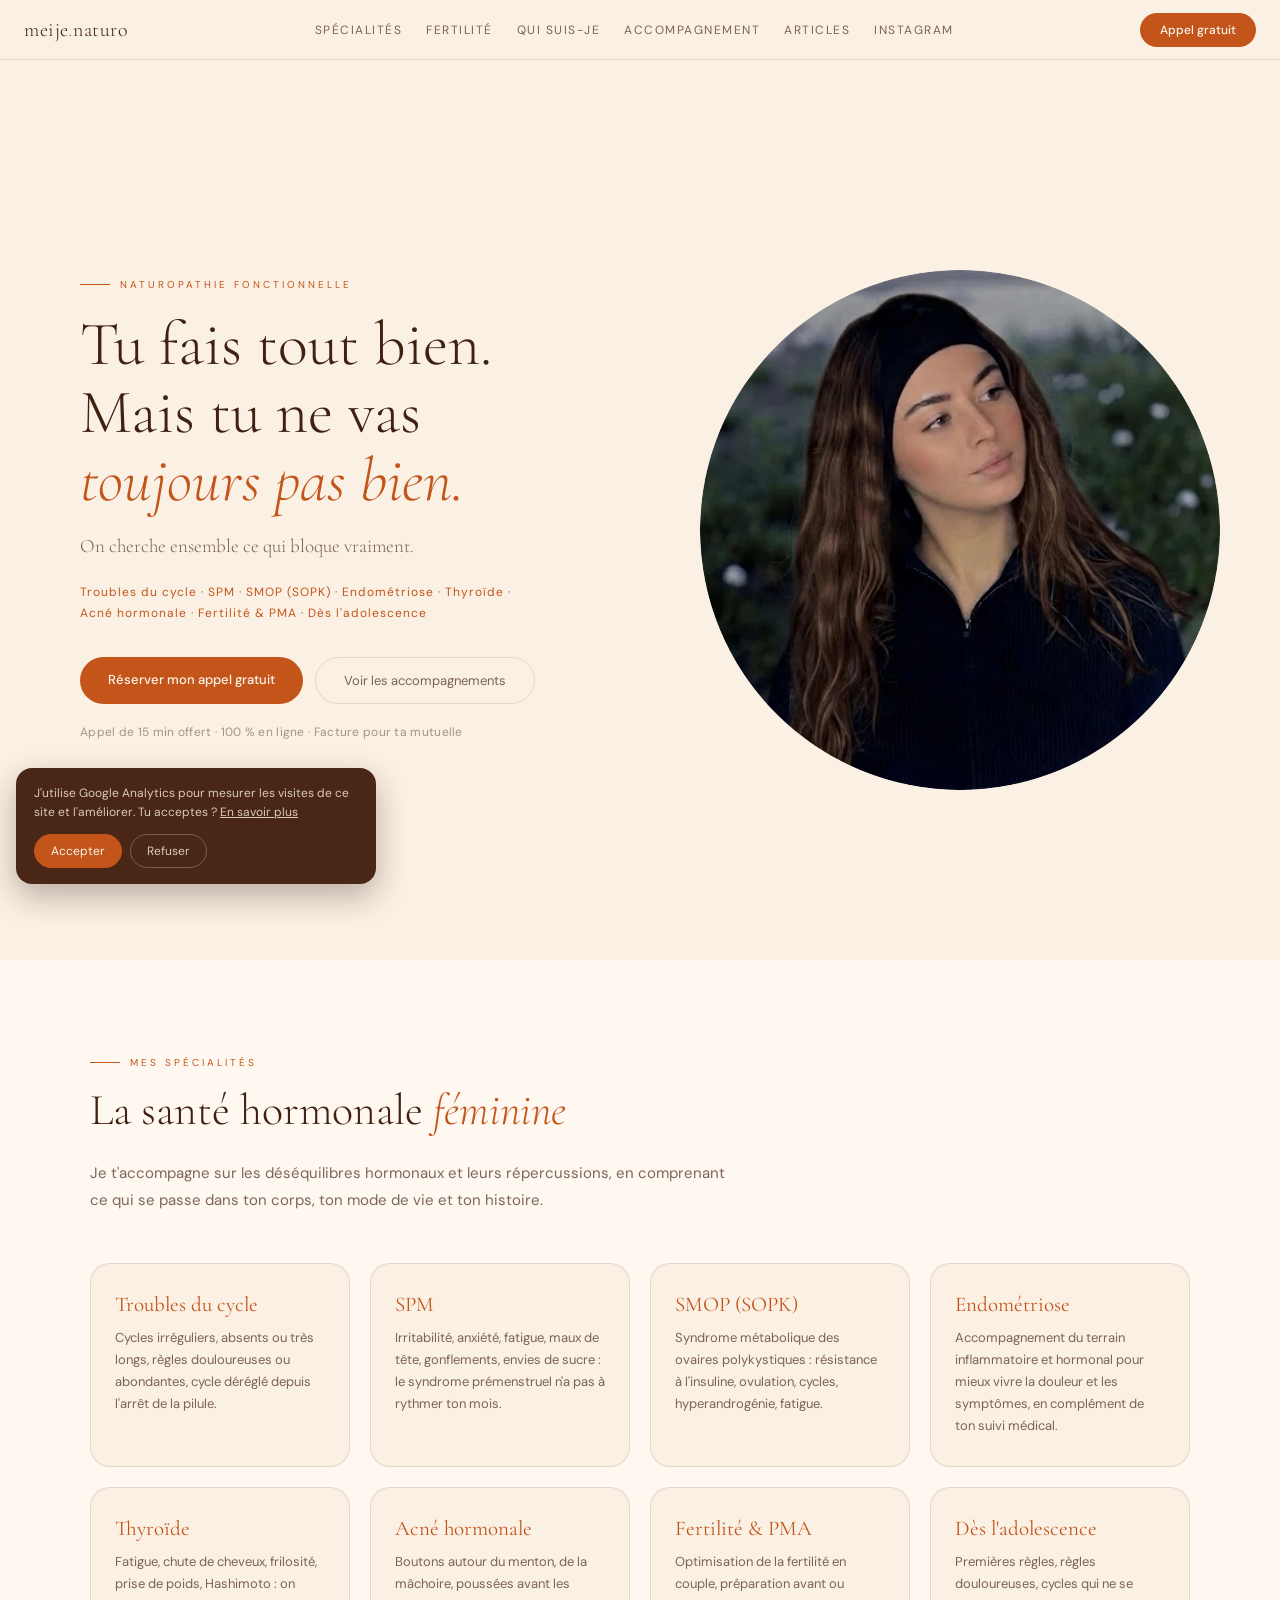
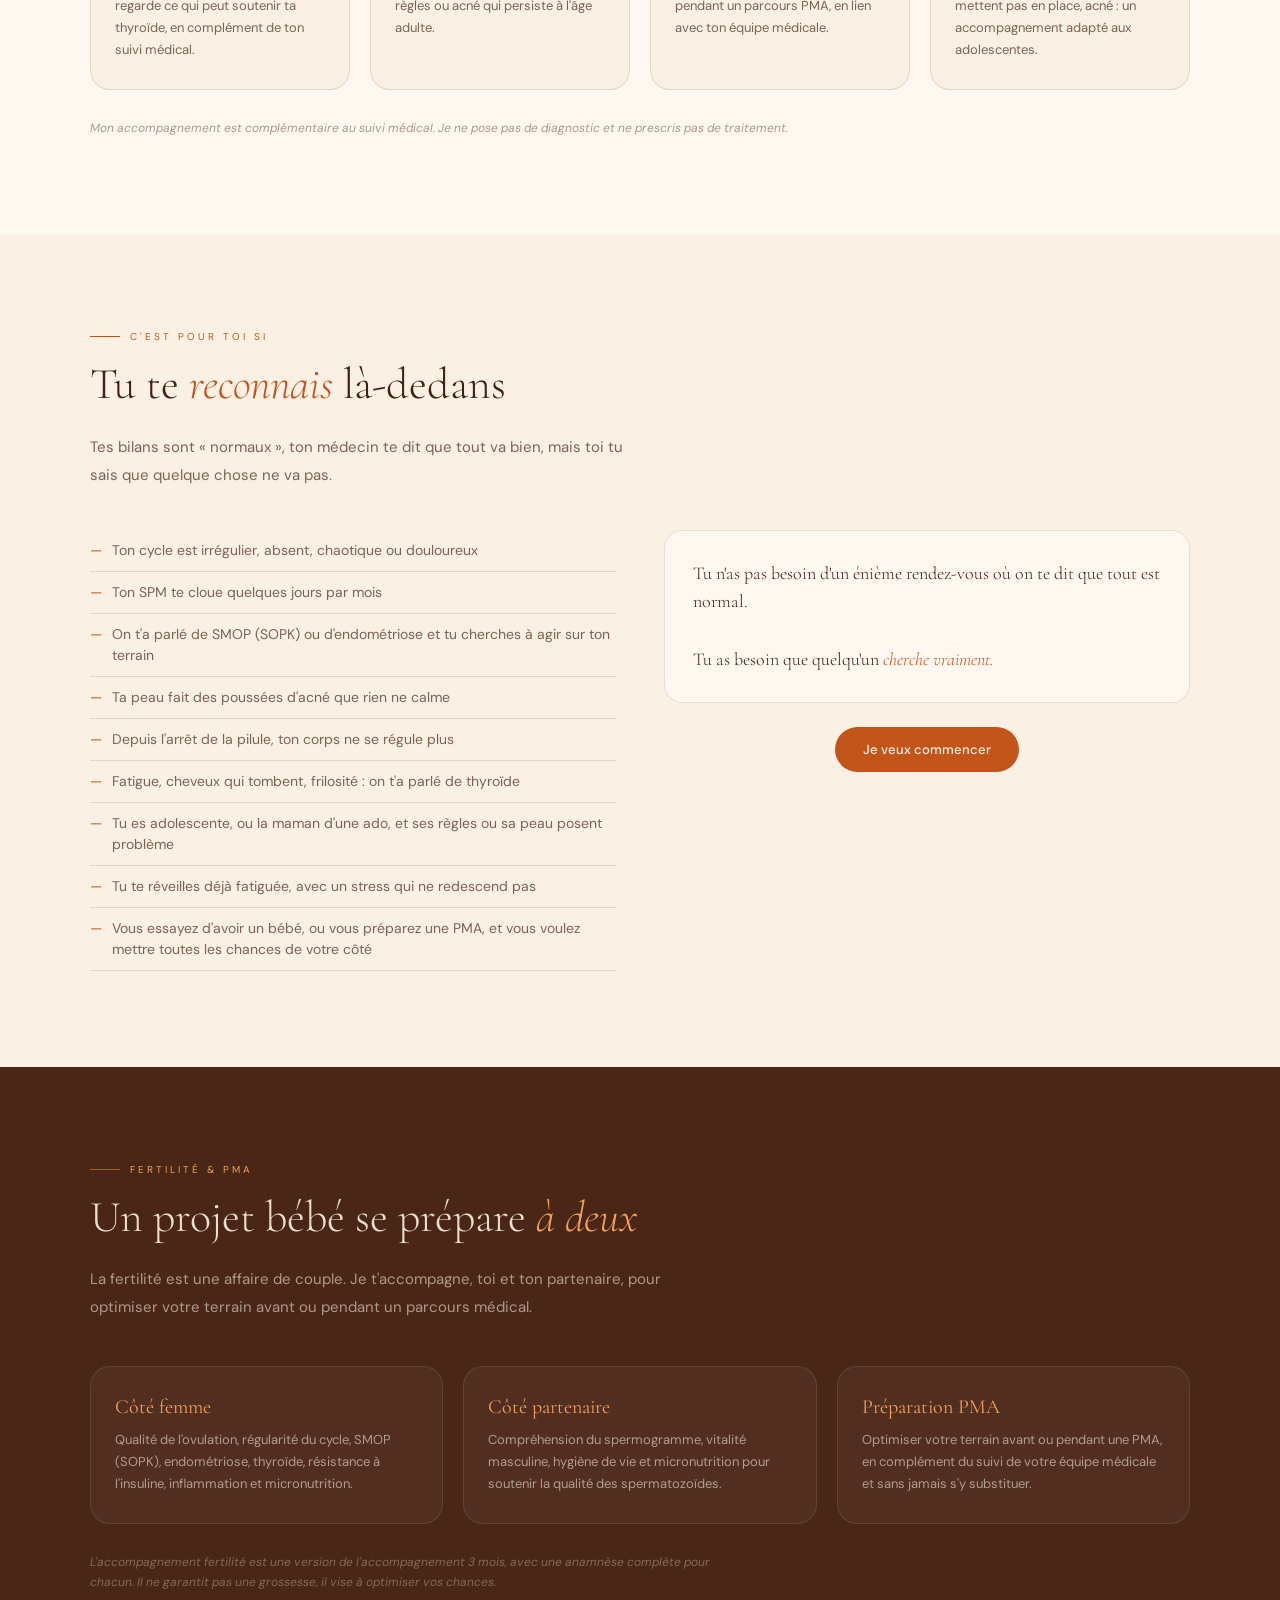
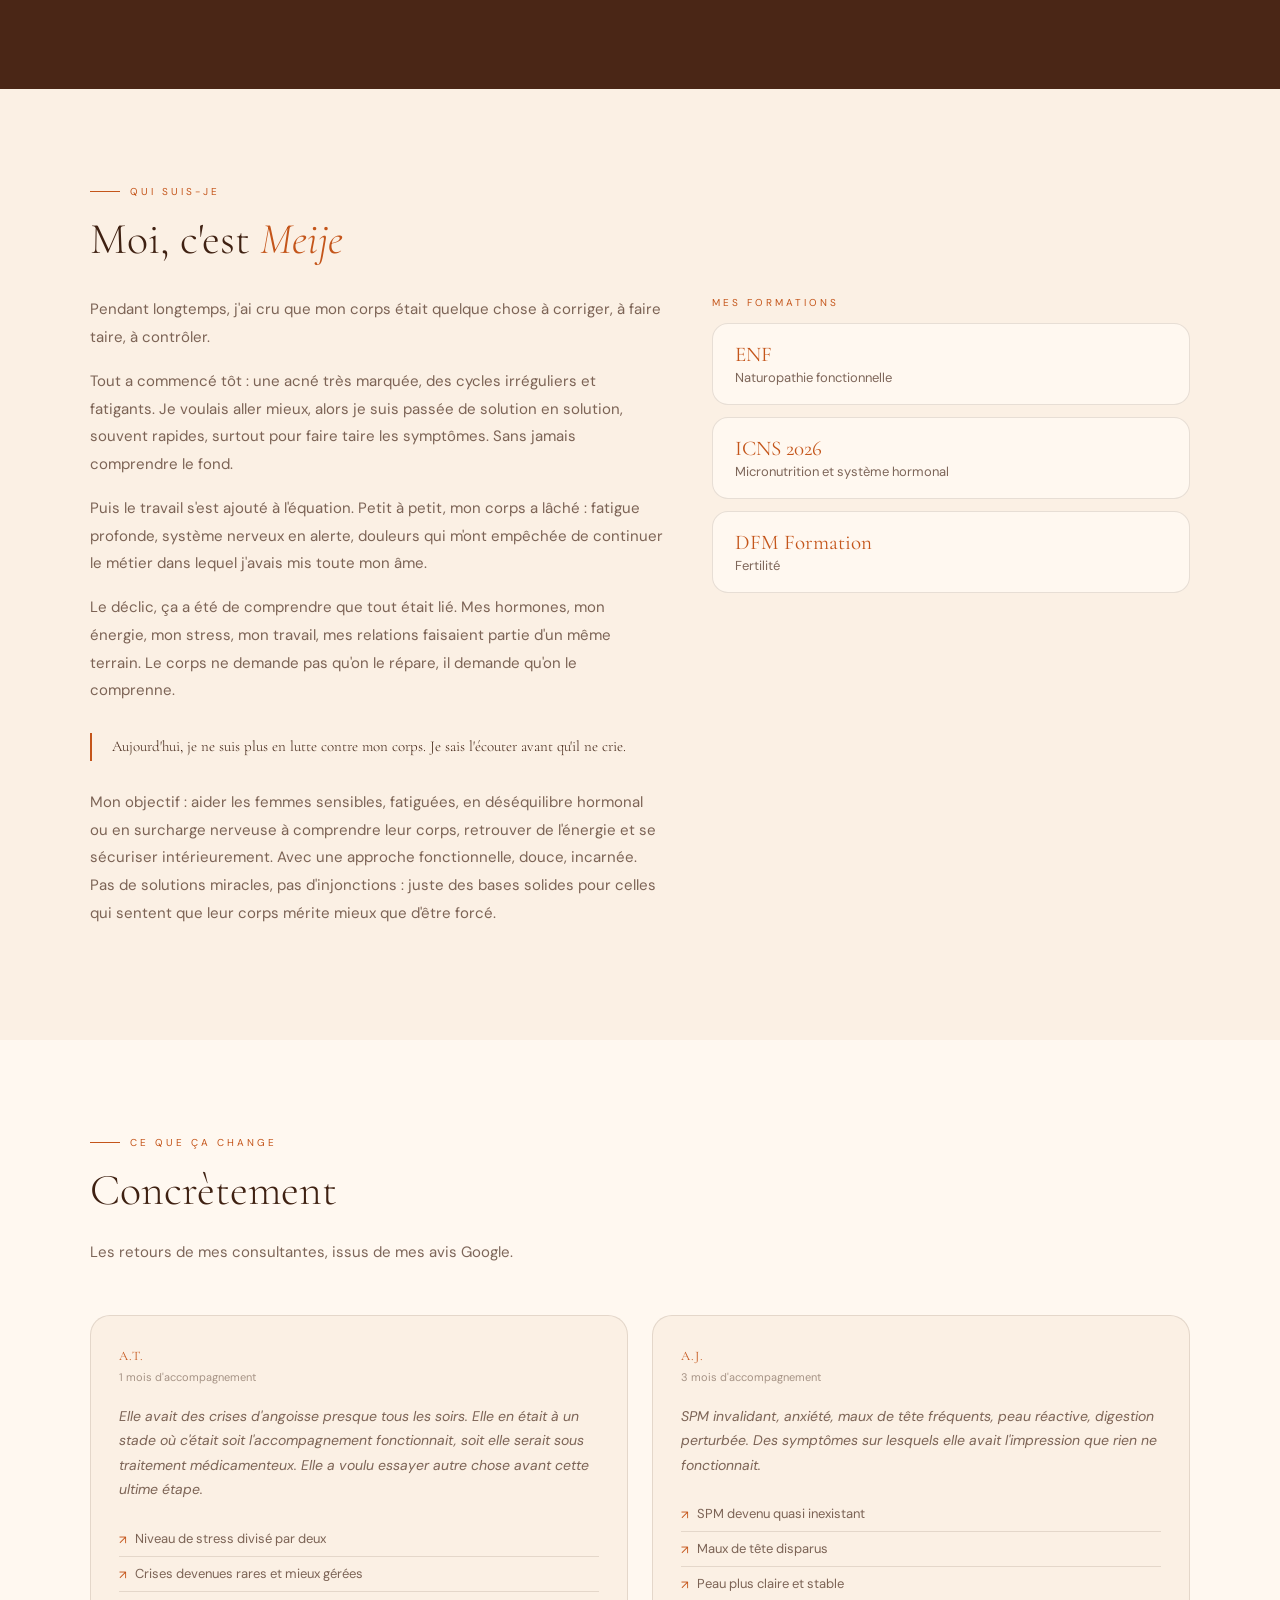
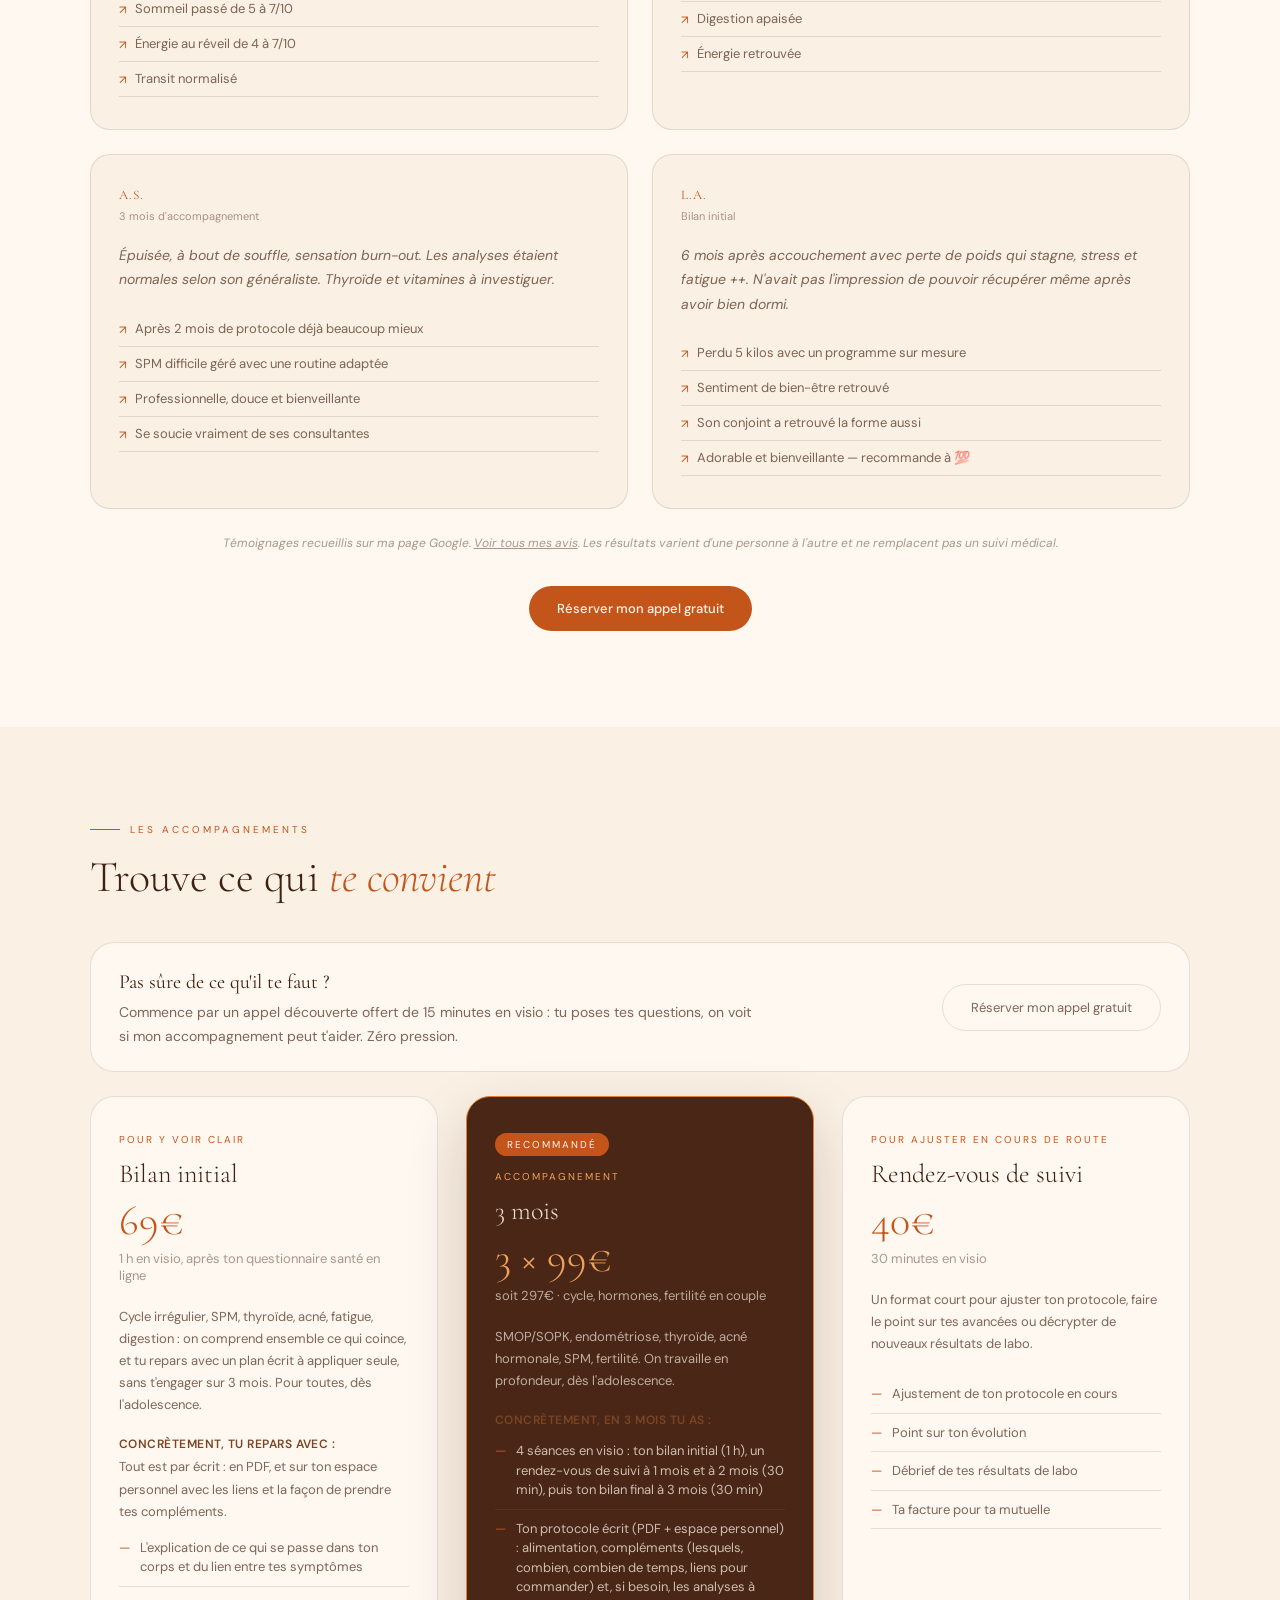
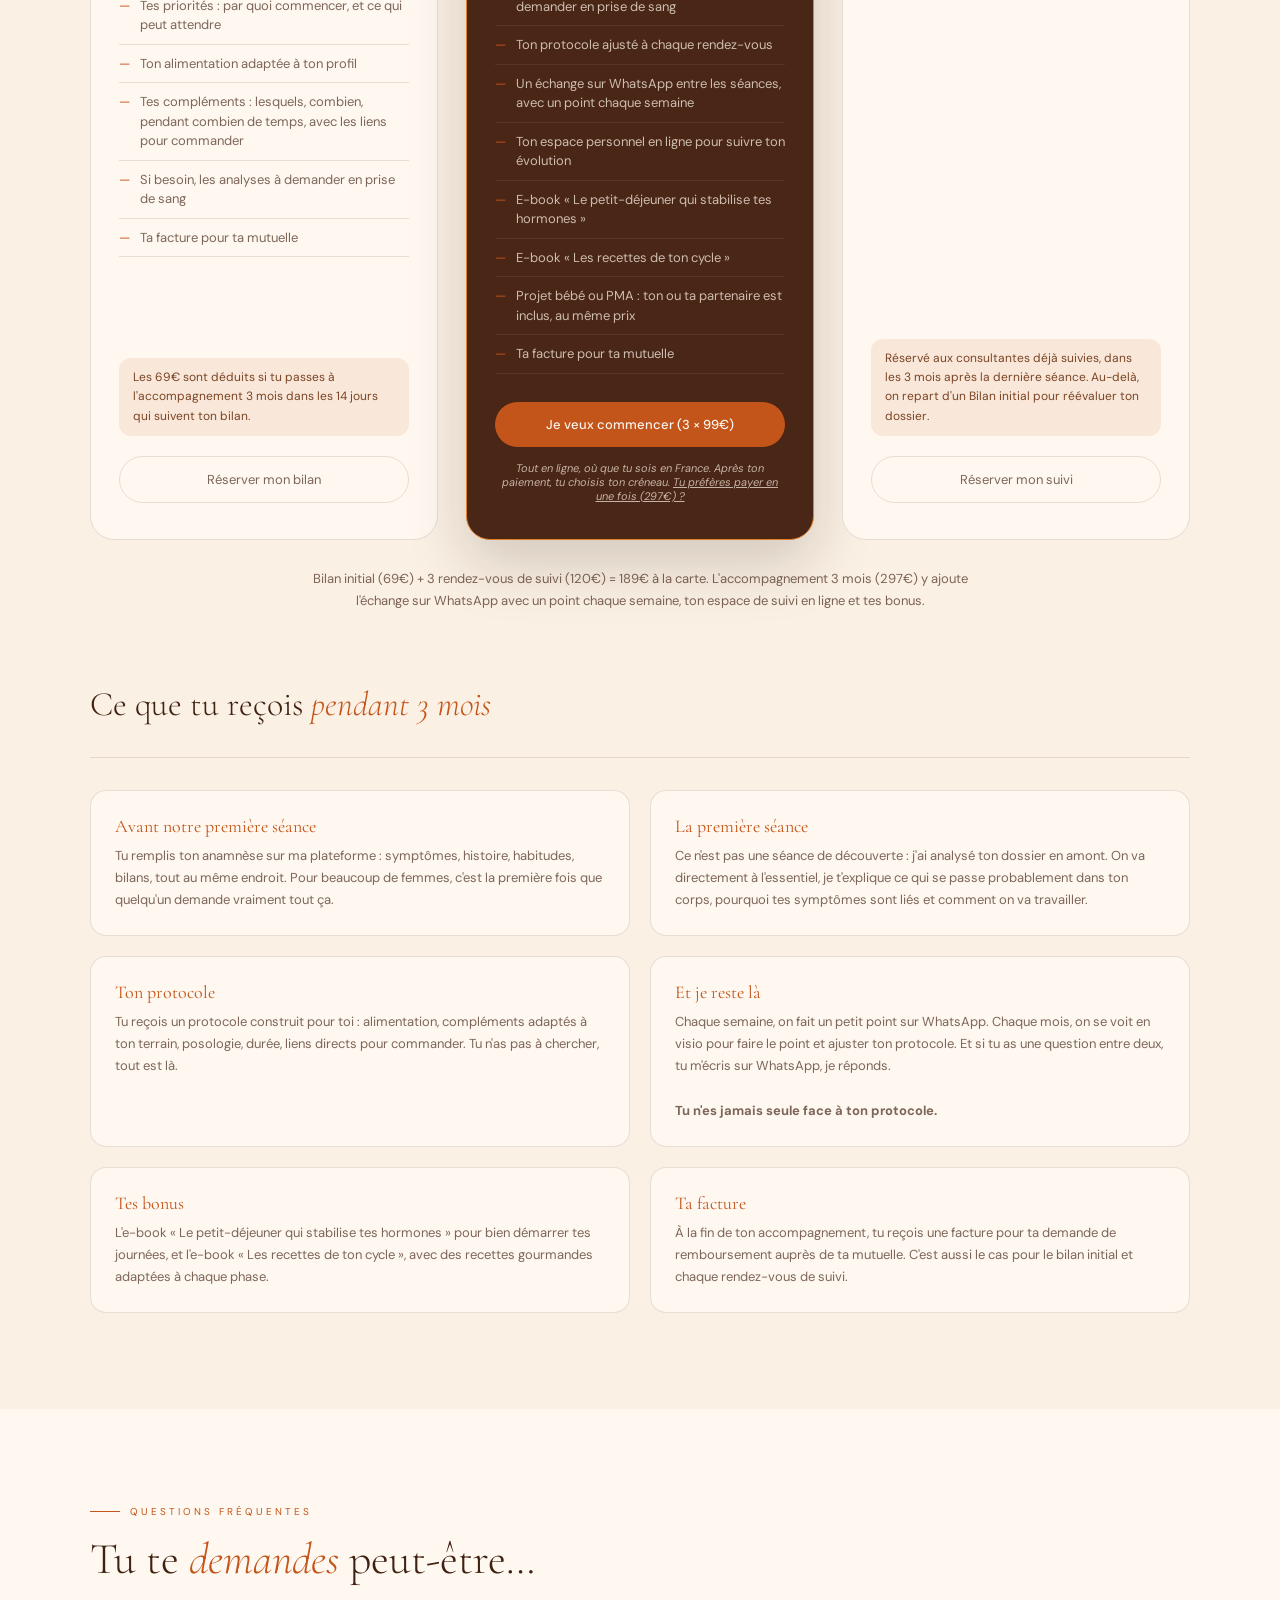
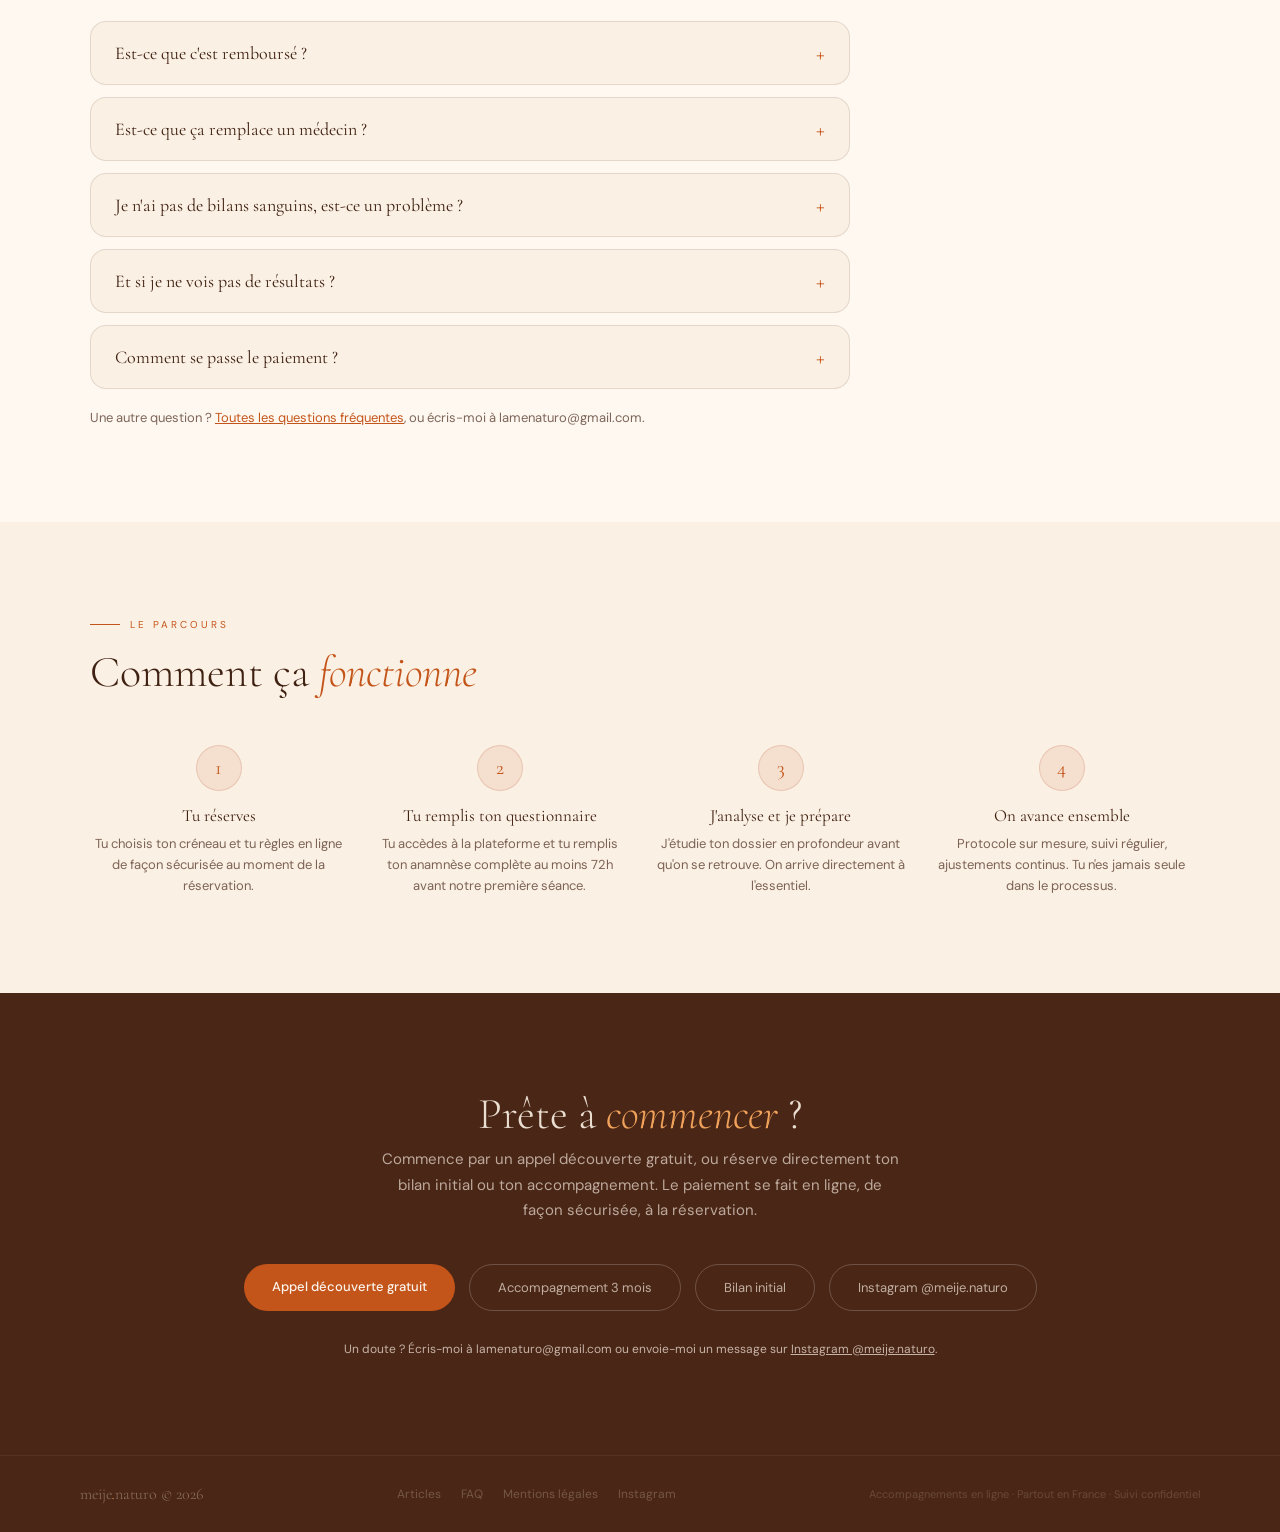
==== index.html @ c2c142cf "Accompagnement : échange WhatsApp avec point hebdomadaire à la place de la messagerie directe Co-Aut" ====
<!DOCTYPE html>
<html lang="fr">
<head>
  <meta charset="utf-8" />
  <meta name="viewport" content="width=device-width, initial-scale=1" />
  <meta name="description" content="Meije Delmonte — Naturopathe fonctionnelle spécialisée en santé hormonale féminine : troubles du cycle, SPM, SMOP (SOPK), endométriose, thyroïde, acné hormonale, fertilité et préparation à la PMA, de l'adolescence à la ménopause. Accompagnements en ligne, partout en France." />
  <title>Meije Naturo — Santé hormonale féminine &amp; Fertilité</title>
  <meta property="og:type" content="website" />
  <meta property="og:locale" content="fr_FR" />
  <meta property="og:site_name" content="Meije Naturo" />
  <meta property="og:title" content="Meije Naturo — Santé hormonale féminine &amp; Fertilité" />
  <meta property="og:description" content="Naturopathe fonctionnelle spécialisée en santé hormonale féminine, dès l'adolescence. Appel découverte gratuit, accompagnements en visio partout en France." />
  <meta property="og:url" content="https://meijenaturo.fr/" />
  <meta property="og:image" content="https://meijenaturo.fr/meije.jpg" />
  <meta name="twitter:card" content="summary_large_image" />
  <link rel="preconnect" href="https://fonts.googleapis.com" />
  <link rel="preconnect" href="https://fonts.gstatic.com" crossorigin />
  <link href="https://fonts.googleapis.com/css2?family=Cormorant+Garamond:ital,wght@0,300;0,400;0,500;1,300;1,400&family=DM+Sans:wght@300;400;500&display=swap" rel="stylesheet" />

  <style>
    :root {
      --bg: #F2E8DA; --surface: #FAF4EC;
      --bark: #8A5A2A; --terra: #B5583A; --terra-dim: rgba(181,88,58,0.1);
      --ink: #1C1008; --ink-mid: rgba(28,16,8,0.55); --ink-dim: rgba(28,16,8,0.35);
      --border: rgba(28,16,8,0.1);
      --sans: 'DM Sans', sans-serif; --serif: 'Cormorant Garamond', Georgia, serif;
    }
    * { box-sizing: border-box; margin: 0; padding: 0; }
    html { scroll-behavior: smooth; }
    body { background: var(--bg); font-family: var(--sans); color: var(--ink); -webkit-font-smoothing: antialiased; }
    img { display: block; max-width: 100%; }
    a { color: inherit; text-decoration: none; }

    nav {
      position: fixed; top: 0; left: 0; right: 0; z-index: 100;
      background: rgba(242,232,218,0.92); backdrop-filter: blur(12px);
      border-bottom: 1px solid var(--border);
      padding: 0 24px; display: flex; justify-content: space-between; align-items: center; height: 60px;
    }
    .nav-logo { font-family: var(--serif); font-size: 20px; font-weight: 300; letter-spacing: 0.5px; }
    .nav-logo em { font-style: italic; color: var(--terra); }
    .nav-links { display: flex; gap: 24px; align-items: center; }
    .nav-links a { font-size: 12px; letter-spacing: 1.5px; text-transform: uppercase; color: var(--ink-mid); transition: color 0.2s; }
    .nav-links a:hover { color: var(--terra); }
    .nav-cta { background: var(--terra); color: #FAF4EC; border: none; padding: 9px 20px; border-radius: 30px; font-family: var(--sans); font-size: 12px; font-weight: 500; cursor: pointer; transition: all 0.2s; display: inline-block; }
    .nav-cta:hover { background: #9A4828; }
    .nav-right { display: flex; align-items: center; gap: 12px; }
    .nav-insta { display: none; width: 36px; height: 36px; border: 1px solid var(--border); border-radius: 50%; align-items: center; justify-content: center; color: var(--terra); transition: all 0.2s; }
    .nav-insta:hover { border-color: var(--terra); background: var(--terra-dim); }

    .hero { min-height: 100vh; padding-top: 60px; display: grid; grid-template-columns: 1fr 1fr; }
    .hero-content { padding: 80px 60px 80px 80px; display: flex; flex-direction: column; justify-content: center; }
    .eyebrow { font-size: 10px; letter-spacing: 3px; text-transform: uppercase; color: var(--terra); margin-bottom: 20px; display: flex; align-items: center; gap: 10px; }
    .eyebrow::before { content: ''; display: block; width: 30px; height: 1px; background: var(--terra); flex-shrink: 0; }
    h1 { font-family: var(--serif); font-size: clamp(40px, 5vw, 62px); font-weight: 300; line-height: 1.1; margin-bottom: 16px; }
    h1 em { font-style: italic; color: var(--terra); }
    .hero-sub { font-family: var(--serif); font-size: clamp(15px, 2vw, 19px); font-weight: 300; color: var(--ink-mid); line-height: 1.6; margin-bottom: 36px; max-width: 460px; }
    .hero-tags { font-size: 12px; letter-spacing: 1px; color: var(--terra); line-height: 1.8; margin: -16px 0 32px; max-width: 460px; }
    .actions { display: flex; gap: 12px; flex-wrap: wrap; }
    .btn-p { background: var(--terra); color: #FAF4EC; padding: 14px 28px; border-radius: 30px; font-family: var(--sans); font-size: 13px; font-weight: 500; display: inline-block; transition: all 0.2s; cursor: pointer; border: none; text-align: center; }
    .btn-p:hover { background: #9A4828; transform: translateY(-1px); }
    .btn-g { border: 1px solid var(--border); color: var(--ink-mid); padding: 14px 28px; border-radius: 30px; font-family: var(--sans); font-size: 13px; display: inline-block; transition: all 0.2s; cursor: pointer; background: transparent; text-align: center; }
    .btn-g:hover { border-color: var(--terra); color: var(--terra); }

    .hero-img { min-height: 100vh; display: flex; align-items: center; justify-content: center; padding: 80px 40px 40px; }
    .hero-img img { width: min(100%, 520px); height: auto; aspect-ratio: 1 / 1; border-radius: 50%; }

    section { padding: 96px 80px; }
    .inner { max-width: 1100px; margin: 0 auto; }
    .sec-label { font-size: 10px; letter-spacing: 3px; text-transform: uppercase; color: var(--terra); margin-bottom: 16px; display: flex; align-items: center; gap: 10px; }
    .sec-label::before { content: ''; display: block; width: 30px; height: 1px; background: var(--terra); }
    h2 { font-family: var(--serif); font-size: clamp(28px, 4vw, 44px); font-weight: 300; line-height: 1.15; margin-bottom: 24px; }
    h2 em { font-style: italic; color: var(--terra); }
    .sec-intro { font-size: 15px; line-height: 1.85; color: var(--ink-mid); max-width: 640px; }

    /* SPÉCIALITÉS */
    #specialites { background: var(--surface); }
    .spec-grid { display: grid; grid-template-columns: repeat(4, 1fr); gap: 20px; margin-top: 48px; }
    .spec-card { background: var(--bg); border: 1px solid var(--border); border-radius: 20px; padding: 28px 24px; }
    .spec-card h3 { font-family: var(--serif); font-size: 21px; font-weight: 400; color: var(--terra); margin-bottom: 10px; }
    .spec-card p { font-size: 13px; line-height: 1.7; color: var(--ink-mid); }
    .spec-note { font-size: 12px; color: var(--ink-dim); font-style: italic; margin-top: 28px; line-height: 1.7; }

    /* POUR TOI SI */
    #pourcoi { background: var(--bg); }
    .pourcoi-grid { display: grid; grid-template-columns: 1fr 1fr; gap: 48px; align-items: start; margin-top: 40px; }
    .pourcoi-intro { font-size: 15px; line-height: 1.85; color: var(--ink-mid); margin-bottom: 8px; max-width: 560px; }
    .symptomes { list-style: none; }
    .symptomes li { font-size: 14px; color: var(--ink-mid); padding: 10px 0; border-bottom: 1px solid var(--border); display: flex; gap: 10px; line-height: 1.5; }
    .symptomes li::before { content: "—"; color: var(--terra); flex-shrink: 0; }
    .pourcoi-closing { background: var(--surface); border-radius: 18px; padding: 28px; border: 1px solid var(--border); font-family: var(--serif); font-size: 18px; font-weight: 300; line-height: 1.6; color: var(--ink); }
    .pourcoi-closing em { font-style: italic; color: var(--terra); }

    /* FERTILITÉ COUPLE */
    #fertilite { background: var(--ink); }
    #fertilite .sec-label { color: var(--terra); }
    #fertilite h2 { color: rgba(242,232,218,0.95); }
    #fertilite .sec-intro { color: rgba(242,232,218,0.6); }
    .fert-grid { display: grid; grid-template-columns: repeat(3, 1fr); gap: 20px; margin-top: 44px; }
    .fert-card { background: rgba(255,255,255,0.04); border: 1px solid rgba(255,255,255,0.1); border-radius: 20px; padding: 28px 24px; }
    .fert-card h3 { font-family: var(--serif); font-size: 20px; font-weight: 400; color: var(--terra); margin-bottom: 10px; }
    .fert-card p { font-size: 13px; line-height: 1.7; color: rgba(242,232,218,0.6); }
    .fert-note { font-size: 12px; color: rgba(242,232,218,0.35); font-style: italic; margin-top: 28px; line-height: 1.7; max-width: 640px; }

    /* FORMATIONS */
    #formations { background: var(--surface); }
    .form-grid { display: grid; grid-template-columns: repeat(3, 1fr); gap: 20px; margin-top: 44px; }
    .form-card { background: var(--bg); border: 1px solid var(--border); border-radius: 20px; padding: 28px 24px; text-align: center; }
    .form-n { font-family: var(--serif); font-size: 13px; color: var(--terra); letter-spacing: 2px; margin-bottom: 10px; }
    .form-card h3 { font-family: var(--serif); font-size: 26px; font-weight: 400; margin-bottom: 8px; }
    .form-card p { font-size: 13px; color: var(--ink-mid); line-height: 1.6; }

    /* OFFRES */
    #offre { background: var(--bg); }
    .offre-grid { display: grid; grid-template-columns: repeat(3, 1fr); gap: 28px; margin-top: 48px; align-items: stretch; }
    .offre-card-simple { background: var(--surface); border: 1px solid var(--border); border-radius: 24px; padding: 36px 28px; display: flex; flex-direction: column; }
    .offre-card-simple.featured { background: var(--ink); border: 1px solid var(--terra); box-shadow: 0 24px 60px rgba(28,16,8,0.18); }
    .offre-badge { align-self: flex-start; background: var(--terra); color: #FAF4EC; font-size: 10px; letter-spacing: 2px; text-transform: uppercase; padding: 5px 12px; border-radius: 20px; margin-bottom: 14px; }
    .offre-label { font-size: 10px; letter-spacing: 2px; text-transform: uppercase; color: var(--terra); margin-bottom: 12px; }
    .offre-title { font-family: var(--serif); font-size: 26px; font-weight: 300; margin-bottom: 6px; }
    .featured .offre-title { color: rgba(242,232,218,0.95); }
    .offre-price { font-family: var(--serif); font-size: 42px; font-weight: 300; color: var(--terra); margin-bottom: 4px; }
    .offre-price-alt { font-size: 13px; color: var(--ink-dim); margin-bottom: 22px; }
    .featured .offre-price-alt { color: rgba(242,232,218,0.4); }
    .offre-desc { font-size: 13px; line-height: 1.7; color: var(--ink-mid); margin-bottom: 20px; }
    .featured .offre-desc { color: rgba(242,232,218,0.7); }
    .offre-list-title { font-size: 12px; font-weight: 600; letter-spacing: 0.04em; text-transform: uppercase; color: var(--bark); margin-bottom: 4px; }
    .offre-list { list-style: none; margin-bottom: 28px; flex: 1; }
    .offre-list li { font-size: 13px; color: var(--ink-mid); padding: 9px 0; border-bottom: 1px solid var(--border); display: flex; gap: 10px; line-height: 1.5; }
    .offre-list li::before { content: "—"; color: var(--terra); flex-shrink: 0; }
    .featured .offre-list li { color: rgba(242,232,218,0.78); border-bottom-color: rgba(255,255,255,0.07); }
    .offre-cta { display: block; width: 100%; text-align: center; margin-top: auto; }
    .offre-alert { font-size: 12px; line-height: 1.6; color: var(--bark); background: var(--terra-dim); border-radius: 12px; padding: 10px 14px; margin-bottom: 20px; }
    .offre-note { font-size: 11px; color: var(--ink-dim); font-style: italic; margin-top: 14px; text-align: center; }
    .featured .offre-note { color: rgba(242,232,218,0.3); }

    .offre-banner { display: flex; justify-content: space-between; align-items: center; gap: 20px; flex-wrap: wrap; background: var(--surface); border: 1px solid var(--border); border-radius: 24px; padding: 22px 28px; margin-top: 40px; }
    .offre-banner-txt { font-size: 14px; line-height: 1.7; color: var(--ink-mid); max-width: 640px; }
    .offre-banner-txt strong { font-family: var(--serif); font-size: 20px; font-weight: 400; color: var(--ink); display: block; margin-bottom: 2px; }
    .offre-grid.after-banner { margin-top: 24px; }
    .offre-compare { font-size: 13px; line-height: 1.7; color: var(--ink-mid); text-align: center; max-width: 680px; margin: 28px auto 0; }
    .offre-soon { font-size: 11px; font-style: italic; opacity: 0.6; }
    .offre-details-title { font-family: var(--serif); font-size: clamp(24px, 3vw, 34px); font-weight: 300; margin: 72px 0 8px; }
    .offre-details-title em { font-style: italic; color: var(--terra); }
    .offre-details { display: grid; grid-template-columns: 1fr 1fr; gap: 20px; margin-top: 32px; padding-top: 32px; border-top: 1px solid var(--border); }
    .offre-detail-block { padding: 24px; background: var(--surface); border-radius: 16px; border: 1px solid var(--border); }
    .offre-detail-block h3 { font-family: var(--serif); font-size: 18px; font-weight: 400; color: var(--terra); margin-bottom: 8px; }
    .offre-detail-block p { font-size: 13px; line-height: 1.7; color: var(--ink-mid); }

    /* PROCESS */
    #process { background: var(--surface); }
    .steps { display: grid; grid-template-columns: repeat(4, 1fr); gap: 24px; margin-top: 48px; }
    .step { text-align: center; }
    .step-n { width: 46px; height: 46px; border-radius: 50%; background: var(--terra-dim); border: 1px solid rgba(181,88,58,0.2); display: flex; align-items: center; justify-content: center; font-family: var(--serif); font-size: 20px; color: var(--terra); margin: 0 auto 14px; }
    .step h3 { font-family: var(--serif); font-size: 17px; font-weight: 400; margin-bottom: 8px; }
    .step p { font-size: 13px; color: var(--ink-mid); line-height: 1.6; }

    /* TÉMOIGNAGES */
    #temoignages { background: var(--bg); }
    .temoignages-grid { display: grid; grid-template-columns: 1fr 1fr; gap: 24px; margin-top: 48px; }
    .temoignage { background: var(--surface); border-radius: 20px; padding: 32px 28px; border: 1px solid var(--border); }
    .temoignage-initiales { font-family: var(--serif); font-size: 13px; color: var(--terra); margin-bottom: 6px; letter-spacing: 1px; }
    .temoignage-duree { font-size: 11px; color: var(--ink-dim); margin-bottom: 20px; }
    .temoignage-avant { font-size: 14px; line-height: 1.75; color: var(--ink-mid); margin-bottom: 20px; font-style: italic; }
    .temoignage-resultats { list-style: none; }
    .temoignage-resultats li { font-size: 13px; color: var(--ink-mid); padding: 7px 0; border-bottom: 1px solid var(--border); display: flex; gap: 8px; line-height: 1.5; }
    .temoignage-resultats li::before { content: "↗"; color: var(--terra); flex-shrink: 0; font-size: 12px; margin-top: 2px; }

    /* CONTACT */
    #contact { background: var(--ink); padding: 96px 80px; }
    .contact-title { font-family: var(--serif); font-size: clamp(28px,4vw,44px); font-weight: 300; color: rgba(242,232,218,0.95); text-align: center; margin-bottom: 8px; }
    .contact-title em { font-style: italic; color: var(--terra); }
    .contact-sub { font-size: 15px; color: rgba(242,232,218,0.45); text-align: center; max-width: 520px; margin: 0 auto 40px; line-height: 1.7; }
    .contact-actions { display: flex; gap: 14px; justify-content: center; flex-wrap: wrap; }
    .contact-actions .btn-g { border-color: rgba(255,255,255,0.2); color: rgba(242,232,218,0.7); }
    .contact-actions .btn-g:hover { border-color: var(--terra); color: var(--terra); }
    .contact-note { font-size: 12px; color: rgba(242,232,218,0.3); text-align: center; margin-top: 28px; line-height: 1.7; }

    footer { background: var(--ink); border-top: 1px solid rgba(255,255,255,0.06); padding: 28px 80px; display: flex; justify-content: space-between; align-items: center; flex-wrap: wrap; gap: 14px; }
    .flogo { font-family: var(--serif); font-size: 16px; font-weight: 300; color: rgba(242,232,218,0.4); }
    .flogo em { font-style: italic; color: var(--terra); }
    .flinks { display: flex; gap: 20px; }
    .flinks a { font-size: 12px; color: rgba(242,232,218,0.25); transition: color 0.2s; }
    .flinks a:hover { color: var(--terra); }
    .fmention { font-size: 11px; color: rgba(242,232,218,0.18); }

    /* Effets d'apparition supprimés : tout le contenu s'affiche immédiatement */
    .fu { opacity: 1; transform: none; transition: none; }


    /* QUI SUIS-JE */
    #about { background: var(--bg); }
    .about-grid { display: grid; grid-template-columns: 1.2fr 1fr; gap: 48px; margin-top: 32px; align-items: start; }
    .about-txt p { font-size: 15px; line-height: 1.85; color: var(--ink-mid); margin-bottom: 16px; }
    .about-forms-title { font-size: 10px; letter-spacing: 3px; text-transform: uppercase; color: var(--terra); margin-bottom: 14px; }
    .about-forms { display: grid; gap: 12px; }
    .about-form { background: var(--surface); border: 1px solid var(--border); border-radius: 16px; padding: 18px 22px; }
    .about-form h3 { font-family: var(--serif); font-size: 21px; font-weight: 400; color: var(--terra); margin-bottom: 2px; }
    .about-form p { font-size: 13px; color: var(--ink-mid); }

    .about-quote { font-family: var(--serif); font-size: 24px; font-weight: 300; line-height: 1.45; color: var(--ink) !important; border-left: 2px solid var(--terra); padding-left: 20px; margin: 28px 0 !important; }

    /* TÉMOIGNAGES (avant les offres) */
    #temoignages { background: var(--surface); }
    #temoignages .temoignage { background: var(--bg); }
    .temoignage-note { font-size: 12px; color: var(--ink-dim); font-style: italic; text-align: center; margin-top: 24px; line-height: 1.7; }
    .temoignages-cta { text-align: center; margin-top: 32px; }

    /* FAQ ACCUEIL */
    #faq { background: var(--surface); }
    .faq-home { margin-top: 36px; max-width: 760px; }
    .faq-home details { background: var(--bg); border: 1px solid var(--border); border-radius: 16px; margin-bottom: 12px; overflow: hidden; }
    .faq-home summary { padding: 18px 24px; cursor: pointer; font-family: var(--serif); font-size: 18px; list-style: none; display: flex; justify-content: space-between; align-items: center; gap: 16px; }
    .faq-home summary::-webkit-details-marker { display: none; }
    .faq-home summary::after { content: "+"; color: var(--terra); font-size: 22px; flex-shrink: 0; transition: transform 0.2s; }
    .faq-home details[open] summary::after { transform: rotate(45deg); }
    .faq-home details p { padding: 0 24px 20px; font-size: 14px; line-height: 1.8; color: var(--ink-mid); }
    .faq-more { margin-top: 20px; font-size: 13px; color: var(--ink-mid); }
    .faq-more a { color: var(--terra); text-decoration: underline; }
    #process { background: var(--bg); }

    .hero-reassure { font-size: 12px; color: var(--ink-dim); margin-top: 18px; letter-spacing: 0.3px; line-height: 1.7; }

    /* BOUTON FIXE MOBILE + COOKIES */
    .sticky-cta { display: none; }
    .cookie { display: none; position: fixed; left: 16px; bottom: 16px; max-width: 360px; background: var(--ink); color: rgba(242,232,218,0.85); padding: 16px 18px; border-radius: 16px; font-size: 12px; line-height: 1.6; z-index: 200; box-shadow: 0 12px 32px rgba(28,16,8,0.3); }
    .cookie.show { display: block; }
    .cookie a { text-decoration: underline; }
    .cookie-btns { display: flex; gap: 8px; margin-top: 12px; }
    .cookie button { border-radius: 20px; padding: 8px 16px; font-size: 12px; cursor: pointer; border: 1px solid rgba(255,255,255,0.25); background: transparent; color: inherit; font-family: var(--sans); }
    .cookie button.ok { background: var(--terra); border-color: var(--terra); color: #FAF4EC; }

    @media (max-width: 1000px) {
      .spec-grid, .fert-grid, .form-grid, .offre-grid { grid-template-columns: 1fr 1fr; }
    }
    @media (max-width: 900px) {
      .hero { grid-template-columns: 1fr; }
      .hero-img { min-height: 0; padding: 8px 28px 48px; }
      .hero-img img { width: min(100%, 360px); }
      .hero-content { padding: 60px 28px; }
      section { padding: 60px 28px; }
      #contact { padding: 60px 28px; }
      .pourcoi-grid, .temoignages-grid, .offre-details, .about-grid { grid-template-columns: 1fr; gap: 24px; }
      .sticky-cta { display: block; position: fixed; left: 12px; right: 12px; bottom: 12px; z-index: 90; background: var(--terra); color: #FAF4EC; text-align: center; padding: 14px; border-radius: 30px; font-size: 14px; font-weight: 500; box-shadow: 0 8px 24px rgba(28,16,8,0.25); }
      body { padding-bottom: 84px; }
      .cookie { left: 12px; right: 12px; bottom: 84px; max-width: none; }
      .steps { grid-template-columns: 1fr 1fr; }
      footer { padding: 28px; flex-direction: column; text-align: center; }
      .nav-links { display: none; }
      .nav-insta { display: flex; }
      .nav-cta { display: none; }
    }
    @media (max-width: 640px) {
      .spec-grid, .fert-grid, .form-grid, .offre-grid { grid-template-columns: 1fr; }
    }
    @media (max-width: 580px) {
      section { padding: 48px 16px; }
      #contact { padding: 48px 16px; }
      .hero-content { padding: 40px 16px; }
      .steps { grid-template-columns: 1fr; }
    }

    /* PALETTE AUTOMNE : fond crème lumineux, orange potiron, marron chocolat chaud */
    :root { --bg:#FBF0E4; --surface:#FFF8F0; --ink:#3F2112; --ink-mid:rgba(63,33,18,0.68); --ink-dim:rgba(63,33,18,0.45); --border:rgba(63,33,18,0.12); --terra:#C4551A; --terra-dim:rgba(196,85,26,0.1); --bark:#7A4524; }
    nav { background: rgba(251,240,228,0.94); }
    #fertilite, #contact, footer, .offre-card-simple.featured, .cookie { background:#4A2616; }
    .offre-card-simple.featured { border-color:#E0802E; }
    #fertilite .sec-label, #fertilite h2 em, .fert-card h3, .featured .offre-price, .featured .offre-label, .contact-title em, .flogo em { color:#F0A25A; }
    .eyebrow, .sec-label { color:#C4551A; }
    .featured .offre-note, .contact-note { color:rgba(251,240,228,0.7); }
    .featured .offre-price-alt, .contact-sub { color:rgba(251,240,228,0.65); }
  </style>
</head>
<body>
<nav>
  <a href="#home" class="nav-logo">meije<em>.</em>naturo</a>
  <div class="nav-links">
    <a href="#specialites">Spécialités</a>
    <a href="#fertilite">Fertilité</a>
    <a href="#about">Qui suis-je</a>
    <a href="#offre">Accompagnement</a>
    <a href="/blog/">Articles</a>
    <a href="https://www.instagram.com/meije.naturo" target="_blank" rel="noopener">Instagram</a>
  </div>
  <div class="nav-right">
    <a href="https://www.instagram.com/meije.naturo" target="_blank" rel="noopener" class="nav-insta" aria-label="Instagram @meije.naturo">
      <svg viewBox="0 0 24 24" width="18" height="18" fill="none" stroke="currentColor" stroke-width="1.8" stroke-linecap="round" stroke-linejoin="round" aria-hidden="true"><rect x="3" y="3" width="18" height="18" rx="5"/><circle cx="12" cy="12" r="4"/><circle cx="17.5" cy="6.5" r="1" fill="currentColor" stroke="none"/></svg>
    </a>
    <a href="https://tidycal.com/meijenaturo/appel-decouverte-offert-15mn" target="_blank" rel="noopener" class="nav-cta">Appel gratuit</a>
  </div>
</nav>

<!-- HERO -->
<div id="home" class="hero">
  <div class="hero-content fu vis">
    <p class="eyebrow">Naturopathie fonctionnelle</p>
    <h1>Tu fais tout bien.<br>Mais tu ne vas<br><em>toujours pas bien.</em></h1>
    <p class="hero-sub">On cherche ensemble ce qui bloque vraiment.</p>
    <p class="hero-tags">Troubles du cycle · SPM · SMOP (SOPK) · Endométriose · Thyroïde · Acné hormonale · Fertilité &amp; PMA · Dès l'adolescence</p>
    <div class="actions">
      <a href="https://tidycal.com/meijenaturo/appel-decouverte-offert-15mn" target="_blank" rel="noopener" class="btn-p">Réserver mon appel gratuit</a>
      <a href="#offre" class="btn-g">Voir les accompagnements</a>
    </div>
    <p class="hero-reassure">Appel de 15 min offert · 100 % en ligne · Facture pour ta mutuelle</p>
  </div>
  <div class="hero-img">
    <img src="meije-rond.webp" width="800" height="800" alt="Meije Delmonte — Naturopathe fonctionnelle" />
  </div>
</div>

<!-- SPÉCIALITÉS -->
<section id="specialites">
  <div class="inner">
    <p class="sec-label fu">Mes spécialités</p>
    <h2 class="fu">La santé hormonale <em>féminine</em></h2>
    <p class="sec-intro fu">Je t'accompagne sur les déséquilibres hormonaux et leurs répercussions, en comprenant ce qui se passe dans ton corps, ton mode de vie et ton histoire.</p>
    <div class="spec-grid">
      <div class="spec-card fu">
        <h3>Troubles du cycle</h3>
        <p>Cycles irréguliers, absents ou très longs, règles douloureuses ou abondantes, cycle déréglé depuis l'arrêt de la pilule.</p>
      </div>
      <div class="spec-card fu">
        <h3>SPM</h3>
        <p>Irritabilité, anxiété, fatigue, maux de tête, gonflements, envies de sucre : le syndrome prémenstruel n'a pas à rythmer ton mois.</p>
      </div>
      <div class="spec-card fu">
        <h3>SMOP (SOPK)</h3>
        <p>Syndrome métabolique des ovaires polykystiques : résistance à l'insuline, ovulation, cycles, hyperandrogénie, fatigue.</p>
      </div>
      <div class="spec-card fu">
        <h3>Endométriose</h3>
        <p>Accompagnement du terrain inflammatoire et hormonal pour mieux vivre la douleur et les symptômes, en complément de ton suivi médical.</p>
      </div>
      <div class="spec-card fu">
        <h3>Thyroïde</h3>
        <p>Fatigue, chute de cheveux, frilosité, prise de poids, Hashimoto : on regarde ce qui peut soutenir ta thyroïde, en complément de ton suivi médical.</p>
      </div>
      <div class="spec-card fu">
        <h3>Acné hormonale</h3>
        <p>Boutons autour du menton, de la mâchoire, poussées avant les règles ou acné qui persiste à l'âge adulte.</p>
      </div>
      <div class="spec-card fu">
        <h3>Fertilité &amp; PMA</h3>
        <p>Optimisation de la fertilité en couple, préparation avant ou pendant un parcours PMA, en lien avec ton équipe médicale.</p>
      </div>
      <div class="spec-card fu">
        <h3>Dès l'adolescence</h3>
        <p>Premières règles, règles douloureuses, cycles qui ne se mettent pas en place, acné : un accompagnement adapté aux adolescentes.</p>
      </div>
    </div>
    <p class="spec-note fu">Mon accompagnement est complémentaire au suivi médical. Je ne pose pas de diagnostic et ne prescris pas de traitement.</p>
  </div>
</section>

<!-- POUR TOI SI -->
<section id="pourcoi">
  <div class="inner">
    <p class="sec-label fu">C'est pour toi si</p>
    <h2 class="fu">Tu te <em>reconnais</em> là-dedans</h2>
    <p class="pourcoi-intro fu">Tes bilans sont « normaux », ton médecin te dit que tout va bien, mais toi tu sais que quelque chose ne va pas.</p>
    <div class="pourcoi-grid">
      <ul class="symptomes fu">
        <li>Ton cycle est irrégulier, absent, chaotique ou douloureux</li>
        <li>Ton SPM te cloue quelques jours par mois</li>
        <li>On t'a parlé de SMOP (SOPK) ou d'endométriose et tu cherches à agir sur ton terrain</li>
        <li>Ta peau fait des poussées d'acné que rien ne calme</li>
        <li>Depuis l'arrêt de la pilule, ton corps ne se régule plus</li>
        <li>Fatigue, cheveux qui tombent, frilosité : on t'a parlé de thyroïde</li>
        <li>Tu es adolescente, ou la maman d'une ado, et ses règles ou sa peau posent problème</li>
        <li>Tu te réveilles déjà fatiguée, avec un stress qui ne redescend pas</li>
        <li>Vous essayez d'avoir un bébé, ou vous préparez une PMA, et vous voulez mettre toutes les chances de votre côté</li>
      </ul>
      <div class="fu" style="transition-delay:0.12s">
        <div class="pourcoi-closing">
          Tu n'as pas besoin d'un énième rendez-vous où on te dit que tout est normal.<br><br>
          Tu as besoin que quelqu'un <em>cherche vraiment.</em>
        </div>
        <div style="margin-top:24px;text-align:center;">
          <a href="#contact" class="btn-p">Je veux commencer</a>
        </div>
      </div>
    </div>
  </div>
</section>

<!-- FERTILITÉ COUPLE -->
<section id="fertilite">
  <div class="inner">
    <p class="sec-label fu">Fertilité &amp; PMA</p>
    <h2 class="fu">Un projet bébé se prépare <em>à deux</em></h2>
    <p class="sec-intro fu">La fertilité est une affaire de couple. Je t'accompagne, toi et ton partenaire, pour optimiser votre terrain avant ou pendant un parcours médical.</p>
    <div class="fert-grid">
      <div class="fert-card fu">
        <h3>Côté femme</h3>
        <p>Qualité de l'ovulation, régularité du cycle, SMOP (SOPK), endométriose, thyroïde, résistance à l'insuline, inflammation et micronutrition.</p>
      </div>
      <div class="fert-card fu">
        <h3>Côté partenaire</h3>
        <p>Compréhension du spermogramme, vitalité masculine, hygiène de vie et micronutrition pour soutenir la qualité des spermatozoïdes.</p>
      </div>
      <div class="fert-card fu">
        <h3>Préparation PMA</h3>
        <p>Optimiser votre terrain avant ou pendant une PMA, en complément du suivi de votre équipe médicale et sans jamais s'y substituer.</p>
      </div>
    </div>
    <p class="fert-note fu">L'accompagnement fertilité est une version de l'accompagnement 3 mois, avec une anamnèse complète pour chacun. Il ne garantit pas une grossesse, il vise à optimiser vos chances.</p>
  </div>
</section>

<!-- QUI SUIS-JE -->
<section id="about">
  <div class="inner">
    <p class="sec-label fu">Qui suis-je</p>
    <h2 class="fu">Moi, c'est <em>Meije</em></h2>
    <div class="about-grid">
      <div class="about-txt fu">
        <p>Pendant longtemps, j'ai cru que mon corps était quelque chose à corriger, à faire taire, à contrôler.</p>
        <p>Tout a commencé tôt : une acné très marquée, des cycles irréguliers et fatigants. Je voulais aller mieux, alors je suis passée de solution en solution, souvent rapides, surtout pour faire taire les symptômes. Sans jamais comprendre le fond.</p>
        <p>Puis le travail s'est ajouté à l'équation. Petit à petit, mon corps a lâché : fatigue profonde, système nerveux en alerte, douleurs qui m'ont empêchée de continuer le métier dans lequel j'avais mis toute mon âme.</p>
        <p>Le déclic, ça a été de comprendre que tout était lié. Mes hormones, mon énergie, mon stress, mon travail, mes relations faisaient partie d'un même terrain. Le corps ne demande pas qu'on le répare, il demande qu'on le comprenne.</p>
        <p class="about-quote">Aujourd'hui, je ne suis plus en lutte contre mon corps. Je sais l'écouter avant qu'il ne crie.</p>
        <p>Mon objectif : aider les femmes sensibles, fatiguées, en déséquilibre hormonal ou en surcharge nerveuse à comprendre leur corps, retrouver de l'énergie et se sécuriser intérieurement. Avec une approche fonctionnelle, douce, incarnée. Pas de solutions miracles, pas d'injonctions : juste des bases solides pour celles qui sentent que leur corps mérite mieux que d'être forcé.</p>
      </div>
      <div class="fu" style="transition-delay:0.1s">
        <p class="about-forms-title">Mes formations</p>
        <div class="about-forms">
          <div class="about-form"><h3>ENF</h3><p>Naturopathie fonctionnelle</p></div>
          <div class="about-form"><h3>ICNS 2026</h3><p>Micronutrition et système hormonal</p></div>
          <div class="about-form"><h3>DFM Formation</h3><p>Fertilité</p></div>
        </div>
      </div>
    </div>
  </div>
</section>

<!-- TÉMOIGNAGES -->
<section id="temoignages">
  <div class="inner">
    <p class="sec-label fu">Ce que ça change</p>
    <h2 class="fu">Concrètement</h2>
    <p class="sec-intro fu">Les retours de mes consultantes, issus de mes avis Google.</p>
    <div class="temoignages-grid">
      <div class="temoignage fu">
        <p class="temoignage-initiales">A.T.</p>
        <p class="temoignage-duree">1 mois d'accompagnement</p>
        <p class="temoignage-avant">Elle avait des crises d'angoisse presque tous les soirs. Elle en était à un stade où c'était soit l'accompagnement fonctionnait, soit elle serait sous traitement médicamenteux. Elle a voulu essayer autre chose avant cette ultime étape.</p>
        <ul class="temoignage-resultats">
          <li>Niveau de stress divisé par deux</li>
          <li>Crises devenues rares et mieux gérées</li>
          <li>Sommeil passé de 5 à 7/10</li>
          <li>Énergie au réveil de 4 à 7/10</li>
          <li>Transit normalisé</li>
        </ul>
      </div>
      <div class="temoignage fu" style="transition-delay:0.12s">
        <p class="temoignage-initiales">A.J.</p>
        <p class="temoignage-duree">3 mois d'accompagnement</p>
        <p class="temoignage-avant">SPM invalidant, anxiété, maux de tête fréquents, peau réactive, digestion perturbée. Des symptômes sur lesquels elle avait l'impression que rien ne fonctionnait.</p>
        <ul class="temoignage-resultats">
          <li>SPM devenu quasi inexistant</li>
          <li>Maux de tête disparus</li>
          <li>Peau plus claire et stable</li>
          <li>Digestion apaisée</li>
          <li>Énergie retrouvée</li>
        </ul>
      </div>
      <div class="temoignage fu" style="transition-delay:0.24s">
        <p class="temoignage-initiales">A.S.</p>
        <p class="temoignage-duree">3 mois d'accompagnement</p>
        <p class="temoignage-avant">Épuisée, à bout de souffle, sensation burn-out. Les analyses étaient normales selon son généraliste. Thyroïde et vitamines à investiguer.</p>
        <ul class="temoignage-resultats">
          <li>Après 2 mois de protocole déjà beaucoup mieux</li>
          <li>SPM difficile géré avec une routine adaptée</li>
          <li>Professionnelle, douce et bienveillante</li>
          <li>Se soucie vraiment de ses consultantes</li>
        </ul>
      </div>
      <div class="temoignage fu" style="transition-delay:0.36s">
        <p class="temoignage-initiales">L.A.</p>
        <p class="temoignage-duree">Bilan initial</p>
        <p class="temoignage-avant">6 mois après accouchement avec perte de poids qui stagne, stress et fatigue ++. N'avait pas l'impression de pouvoir récupérer même après avoir bien dormi.</p>
        <ul class="temoignage-resultats">
          <li>Perdu 5 kilos avec un programme sur mesure</li>
          <li>Sentiment de bien-être retrouvé</li>
          <li>Son conjoint a retrouvé la forme aussi</li>
          <li>Adorable et bienveillante — recommande à 💯</li>
        </ul>
      </div>
    </div>
    <p class="temoignage-note fu">Témoignages recueillis sur ma page Google. <a href="https://share.google/xtEYfOUSv1UpeHpIU" target="_blank" rel="noopener" style="text-decoration:underline;">Voir tous mes avis</a>. Les résultats varient d'une personne à l'autre et ne remplacent pas un suivi médical.</p>
    <div class="temoignages-cta fu">
      <a href="https://tidycal.com/meijenaturo/appel-decouverte-offert-15mn" target="_blank" rel="noopener" class="btn-p">Réserver mon appel gratuit</a>
    </div>
  </div>
</section>

<!-- OFFRES -->
<section id="offre">
  <div class="inner">
    <p class="sec-label fu">Les accompagnements</p>
    <h2 class="fu">Trouve ce qui <em>te convient</em></h2>

    <div class="offre-banner fu">
      <p class="offre-banner-txt"><strong>Pas sûre de ce qu'il te faut ?</strong>Commence par un appel découverte offert de 15 minutes en visio : tu poses tes questions, on voit si mon accompagnement peut t'aider. Zéro pression.</p>
      <a href="https://tidycal.com/meijenaturo/appel-decouverte-offert-15mn" target="_blank" rel="noopener" class="btn-g">Réserver mon appel gratuit</a>
    </div>

    <div class="offre-grid after-banner">

      <div class="offre-card-simple fu">
        <p class="offre-label">Pour y voir clair</p>
        <h3 class="offre-title">Bilan initial</h3>
        <p class="offre-price">69€</p>
        <p class="offre-price-alt">1 h en visio, après ton questionnaire santé en ligne</p>
        <p class="offre-desc">Cycle irrégulier, SPM, thyroïde, acné, fatigue, digestion : on comprend ensemble ce qui coince, et tu repars avec un plan écrit à appliquer seule, sans t'engager sur 3 mois. Pour toutes, dès l'adolescence.</p>
        <p class="offre-list-title">Concrètement, tu repars avec :</p>
        <p class="offre-desc" style="margin-bottom:6px;">Tout est par écrit : en PDF, et sur ton espace personnel avec les liens et la façon de prendre tes compléments.</p>
        <ul class="offre-list">
          <li>L'explication de ce qui se passe dans ton corps et du lien entre tes symptômes</li>
          <li>Tes priorités : par quoi commencer, et ce qui peut attendre</li>
          <li>Ton alimentation adaptée à ton profil</li>
          <li>Tes compléments : lesquels, combien, pendant combien de temps, avec les liens pour commander</li>
          <li>Si besoin, les analyses à demander en prise de sang</li>
          <li>Ta facture pour ta mutuelle</li>
        </ul>
        <p class="offre-alert">Les 69€ sont déduits si tu passes à l'accompagnement 3 mois dans les 14 jours qui suivent ton bilan.</p>
        <a href="https://tidycal.com/meijenaturo/bilan-initial" target="_blank" rel="noopener" class="btn-g offre-cta">Réserver mon bilan</a>
      </div>

      <div class="offre-card-simple featured fu" style="transition-delay:0.1s">
        <span class="offre-badge">Recommandé</span>
        <p class="offre-label">Accompagnement</p>
        <h3 class="offre-title">3 mois</h3>
        <p class="offre-price">3 × 99€</p>
        <p class="offre-price-alt">soit 297€ · cycle, hormones, fertilité en couple</p>
        <p class="offre-desc">SMOP/SOPK, endométriose, thyroïde, acné hormonale, SPM, fertilité. On travaille en profondeur, dès l'adolescence.</p>
        <p class="offre-list-title">Concrètement, en 3 mois tu as :</p>
        <ul class="offre-list">
          <li>4 séances en visio : ton bilan initial (1 h), un rendez-vous de suivi à 1 mois et à 2 mois (30 min), puis ton bilan final à 3 mois (30 min)</li>
          <li>Ton protocole écrit (PDF + espace personnel) : alimentation, compléments (lesquels, combien, combien de temps, liens pour commander) et, si besoin, les analyses à demander en prise de sang</li>
          <li>Ton protocole ajusté à chaque rendez-vous</li>
          <li>Un échange sur WhatsApp entre les séances, avec un point chaque semaine</li>
          <li>Ton espace personnel en ligne pour suivre ton évolution</li>
          <li>E-book « Le petit-déjeuner qui stabilise tes hormones »</li>
          <li>E-book « Les recettes de ton cycle »</li>
          <li>Projet bébé ou PMA : ton ou ta partenaire est inclus, au même prix</li>
          <li>Ta facture pour ta mutuelle</li>
        </ul>
        <a href="https://buy.stripe.com/eVq14naw012UbOtdLu0Ba02" target="_blank" rel="noopener" class="btn-p offre-cta">Je veux commencer (3 × 99€)</a>
        <p class="offre-note">Tout en ligne, où que tu sois en France. Après ton paiement, tu choisis ton créneau. <a href="https://buy.stripe.com/5kQ5kDaw0fXO4m1fTC0Ba04" target="_blank" rel="noopener" style="text-decoration:underline;">Tu préfères payer en une fois (297€) ?</a></p>
      </div>

      <div class="offre-card-simple fu" style="transition-delay:0.2s">
        <p class="offre-label">Pour ajuster en cours de route</p>
        <h3 class="offre-title">Rendez-vous de suivi</h3>
        <p class="offre-price">40€</p>
        <p class="offre-price-alt">30 minutes en visio</p>
        <p class="offre-desc">Un format court pour ajuster ton protocole, faire le point sur tes avancées ou décrypter de nouveaux résultats de labo.</p>
        <ul class="offre-list">
          <li>Ajustement de ton protocole en cours</li>
          <li>Point sur ton évolution</li>
          <li>Débrief de tes résultats de labo</li>
          <li>Ta facture pour ta mutuelle</li>
        </ul>
        <p class="offre-alert">Réservé aux consultantes déjà suivies, dans les 3 mois après la dernière séance. Au-delà, on repart d'un Bilan initial pour réévaluer ton dossier.</p>
        <a href="https://tidycal.com/meijenaturo/suivi" target="_blank" rel="noopener" class="btn-g offre-cta">Réserver mon suivi</a>
      </div>

    </div>

    <p class="offre-compare fu">Bilan initial (69€) + 3 rendez-vous de suivi (120€) = 189€ à la carte. L'accompagnement 3 mois (297€) y ajoute l'échange sur WhatsApp avec un point chaque semaine, ton espace de suivi en ligne et tes bonus.</p>

    <h3 class="offre-details-title fu">Ce que tu reçois <em>pendant 3 mois</em></h3>
    <div class="offre-details">
      <div class="offre-detail-block fu">
        <h3>Avant notre première séance</h3>
        <p>Tu remplis ton anamnèse sur ma plateforme : symptômes, histoire, habitudes, bilans, tout au même endroit. Pour beaucoup de femmes, c'est la première fois que quelqu'un demande vraiment tout ça.</p>
      </div>
      <div class="offre-detail-block fu">
        <h3>La première séance</h3>
        <p>Ce n'est pas une séance de découverte : j'ai analysé ton dossier en amont. On va directement à l'essentiel, je t'explique ce qui se passe probablement dans ton corps, pourquoi tes symptômes sont liés et comment on va travailler.</p>
      </div>
      <div class="offre-detail-block fu">
        <h3>Ton protocole</h3>
        <p>Tu reçois un protocole construit pour toi : alimentation, compléments adaptés à ton terrain, posologie, durée, liens directs pour commander. Tu n'as pas à chercher, tout est là.</p>
      </div>
      <div class="offre-detail-block fu">
        <h3>Et je reste là</h3>
        <p>Chaque semaine, on fait un petit point sur WhatsApp. Chaque mois, on se voit en visio pour faire le point et ajuster ton protocole. Et si tu as une question entre deux, tu m'écris sur WhatsApp, je réponds.<br><br><strong>Tu n'es jamais seule face à ton protocole.</strong></p>
      </div>
      <div class="offre-detail-block fu">
        <h3>Tes bonus</h3>
        <p>L'e-book « Le petit-déjeuner qui stabilise tes hormones » pour bien démarrer tes journées, et l'e-book « Les recettes de ton cycle », avec des recettes gourmandes adaptées à chaque phase.</p>
      </div>
      <div class="offre-detail-block fu">
        <h3>Ta facture</h3>
        <p>À la fin de ton accompagnement, tu reçois une facture pour ta demande de remboursement auprès de ta mutuelle. C'est aussi le cas pour le bilan initial et chaque rendez-vous de suivi.</p>
      </div>
    </div>
  </div>
</section>

<!-- FAQ -->
<section id="faq">
  <div class="inner">
    <p class="sec-label fu">Questions fréquentes</p>
    <h2 class="fu">Tu te <em>demandes</em> peut-être…</h2>
    <div class="faq-home fu">
      <details>
        <summary>Est-ce que c'est remboursé ?</summary>
        <p>La naturopathie n'est pas remboursée par la Sécurité sociale. Certaines mutuelles prennent en charge une partie des séances : renseigne-toi auprès de la tienne. Je te remets une facture pour chaque prestation, pour ta demande de remboursement.</p>
      </details>
      <details>
        <summary>Est-ce que ça remplace un médecin ?</summary>
        <p>Non. Mon accompagnement est complémentaire au suivi médical, jamais en remplacement. Je ne pose pas de diagnostic et je ne prescris pas de traitement.</p>
      </details>
      <details>
        <summary>Je n'ai pas de bilans sanguins, est-ce un problème ?</summary>
        <p>Pas forcément. On peut travailler avec ce que tu as. Si des bilans me semblent utiles, je t'indique quoi demander à ton médecin.</p>
      </details>
      <details>
        <summary>Et si je ne vois pas de résultats ?</summary>
        <p>On ajuste. C'est précisément pour ça que ton protocole évolue chaque mois : on ne reste jamais sur quelque chose qui ne fonctionne pas.</p>
      </details>
      <details>
        <summary>Comment se passe le paiement ?</summary>
        <p>Le règlement se fait en ligne, de façon sécurisée via Stripe, au moment de la réservation. L'accompagnement 3 mois peut se payer en une fois (297€) ou en 3 fois (3 × 99€).</p>
      </details>
    </div>
    <p class="faq-more fu">Une autre question ? <a href="/faq.html">Toutes les questions fréquentes</a>, ou écris-moi à lamenaturo@gmail.com.</p>
  </div>
</section>

<!-- PROCESS -->
<section id="process">
  <div class="inner">
    <p class="sec-label fu">Le parcours</p>
    <h2 class="fu">Comment ça <em>fonctionne</em></h2>
    <div class="steps">
      <div class="step fu">
        <div class="step-n">1</div>
        <h3>Tu réserves</h3>
        <p>Tu choisis ton créneau et tu règles en ligne de façon sécurisée au moment de la réservation.</p>
      </div>
      <div class="step fu" style="transition-delay:0.1s">
        <div class="step-n">2</div>
        <h3>Tu remplis ton questionnaire</h3>
        <p>Tu accèdes à la plateforme et tu remplis ton anamnèse complète au moins 72h avant notre première séance.</p>
      </div>
      <div class="step fu" style="transition-delay:0.2s">
        <div class="step-n">3</div>
        <h3>J'analyse et je prépare</h3>
        <p>J'étudie ton dossier en profondeur avant qu'on se retrouve. On arrive directement à l'essentiel.</p>
      </div>
      <div class="step fu" style="transition-delay:0.3s">
        <div class="step-n">4</div>
        <h3>On avance ensemble</h3>
        <p>Protocole sur mesure, suivi régulier, ajustements continus. Tu n'es jamais seule dans le processus.</p>
      </div>
    </div>
  </div>
</section>

<!-- CONTACT -->
<section id="contact">
  <div class="inner">
    <h2 class="contact-title fu">Prête à <em>commencer</em> ?</h2>
    <p class="contact-sub fu">Commence par un appel découverte gratuit, ou réserve directement ton bilan initial ou ton accompagnement. Le paiement se fait en ligne, de façon sécurisée, à la réservation.</p>
    <div class="contact-actions fu" style="transition-delay:0.1s">
      <a href="https://tidycal.com/meijenaturo/appel-decouverte-offert-15mn" target="_blank" rel="noopener" class="btn-p">Appel découverte gratuit</a>
      <a href="https://buy.stripe.com/eVq14naw012UbOtdLu0Ba02" target="_blank" rel="noopener" class="btn-g">Accompagnement 3 mois</a>
      <a href="https://tidycal.com/meijenaturo/bilan-initial" target="_blank" rel="noopener" class="btn-g">Bilan initial</a>
      <a href="https://www.instagram.com/meije.naturo" target="_blank" rel="noopener" class="btn-g">Instagram @meije.naturo</a>
    </div>
    <p class="contact-note fu">Un doute ? Écris-moi à lamenaturo@gmail.com ou envoie-moi un message sur <a href="https://www.instagram.com/meije.naturo" target="_blank" rel="noopener" style="text-decoration:underline;">Instagram @meije.naturo</a>.</p>
  </div>
</section>

<footer>
  <p class="flogo">meije<em>.</em>naturo © 2026</p>
  <div class="flinks">
    <a href="/blog/">Articles</a>
    <a href="/faq.html">FAQ</a>
    <a href="/cgv.html">Mentions légales</a>
    <a href="https://www.instagram.com/meije.naturo" target="_blank" rel="noopener">Instagram</a>
  </div>
  <p class="fmention">Accompagnements en ligne · Partout en France · Suivi confidentiel</p>
</footer>

<a href="https://tidycal.com/meijenaturo/appel-decouverte-offert-15mn" target="_blank" rel="noopener" class="sticky-cta">Réserver mon appel gratuit · 15 min offert</a>

<div class="cookie" id="cookie" role="dialog" aria-label="Mesure d'audience">
  J'utilise Google Analytics pour mesurer les visites de ce site et l'améliorer. Tu acceptes ? <a href="/cgv.html">En savoir plus</a>
  <div class="cookie-btns">
    <button type="button" class="ok" id="cookie-yes">Accepter</button>
    <button type="button" id="cookie-no">Refuser</button>
  </div>
</div>

<script>
  // Google Analytics : ne se charge qu'avec l'accord du visiteur.
  (function(){
    var GA_ID = 'G-X636W3KWGD';
    if (GA_ID.indexOf('XXXX') !== -1) return;
    var KEY = 'meije_analytics', choice = null;
    try { choice = localStorage.getItem(KEY); } catch(e) {}
    function load(){
      var t = document.createElement('script');
      t.async = true; t.src = 'https://www.googletagmanager.com/gtag/js?id=' + GA_ID;
      document.head.appendChild(t);
      window.dataLayer = window.dataLayer || [];
      window.gtag = function(){ dataLayer.push(arguments); };
      gtag('js', new Date());
      gtag('config', GA_ID, { anonymize_ip: true });
      document.addEventListener('click', function(ev){
        var a = ev.target.closest && ev.target.closest('a[href*="tidycal.com"], a[href*="buy.stripe.com"]');
        if (a) gtag('event', 'cta_click', { link_url: a.href, link_text: (a.textContent || '').trim().slice(0, 60) });
      });
    }
    var box = document.getElementById('cookie');
    function save(v){ try { localStorage.setItem(KEY, v); } catch(e) {} box.classList.remove('show'); if (v === 'yes') load(); }
    if (choice === 'yes') load();
    else if (choice !== 'no') {
      box.classList.add('show');
      document.getElementById('cookie-yes').onclick = function(){ save('yes'); };
      document.getElementById('cookie-no').onclick = function(){ save('no'); };
    }
  })();
</script>
</body>
</html>
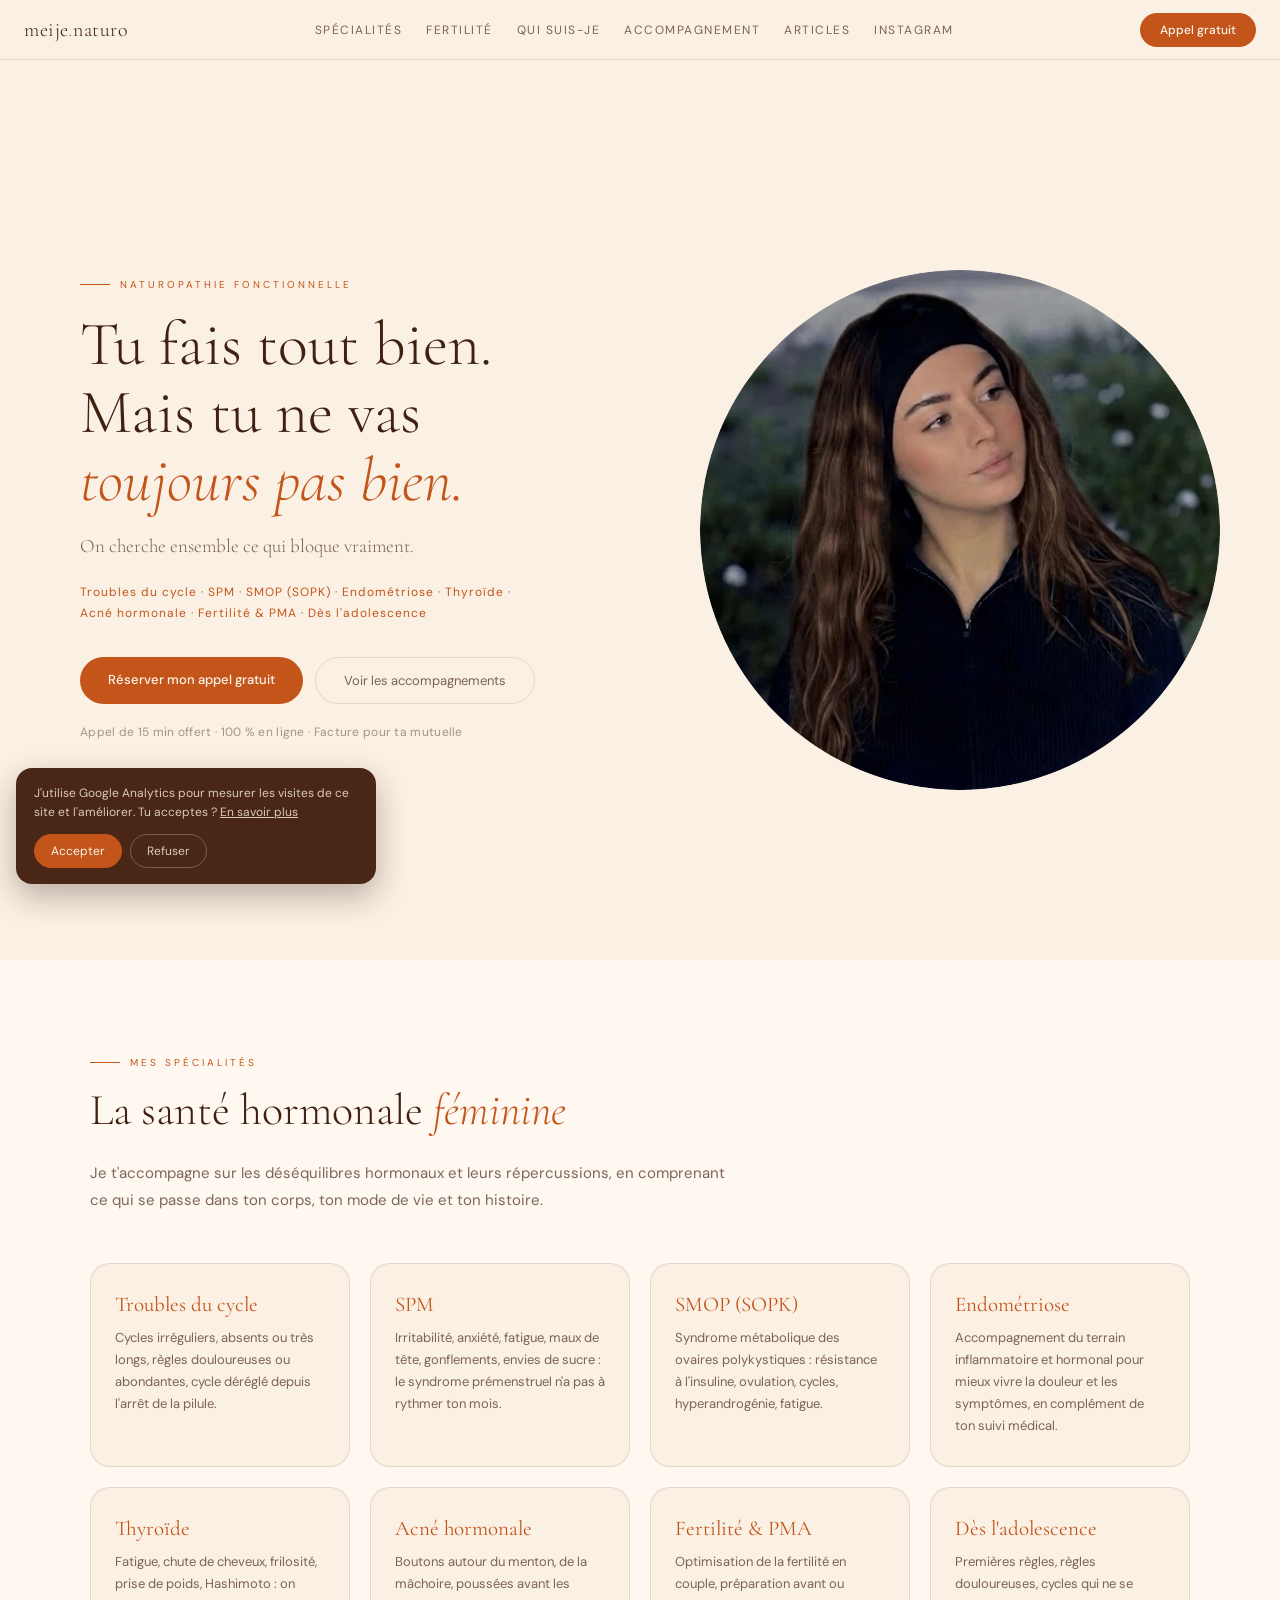
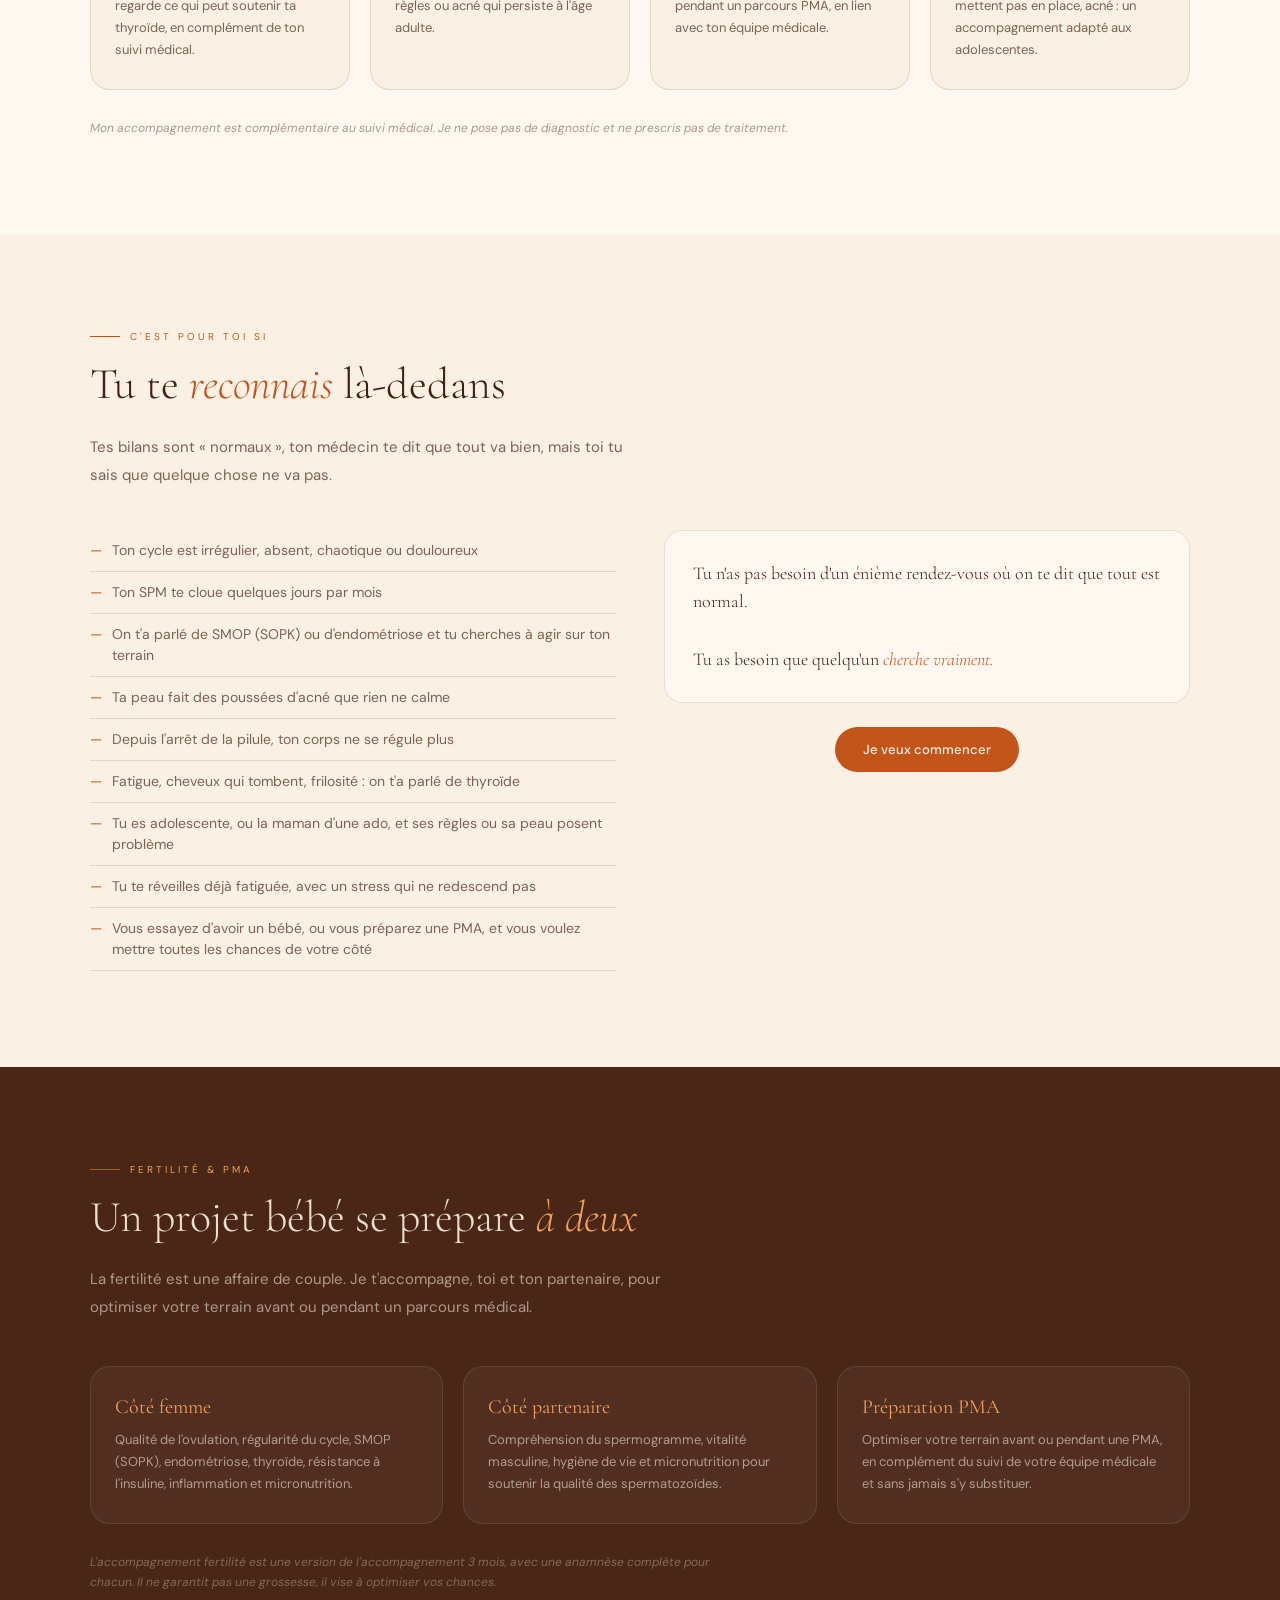
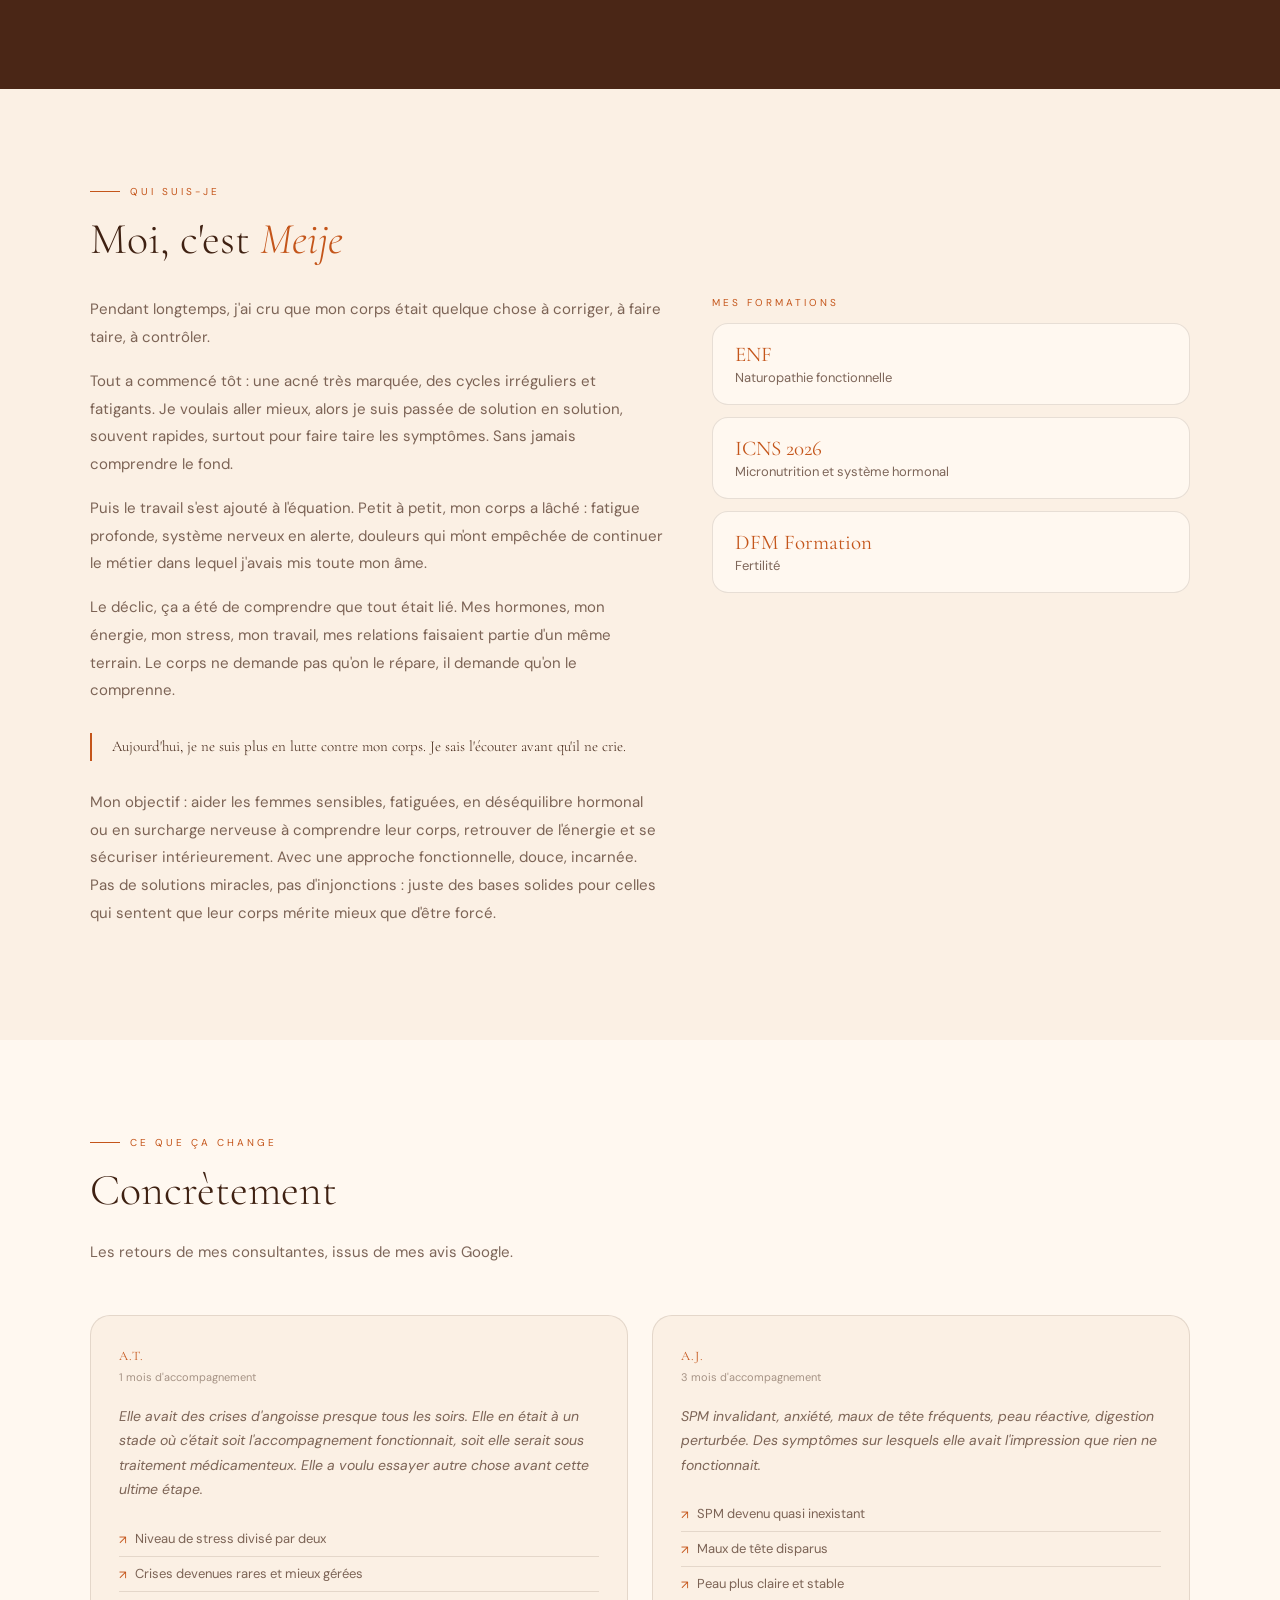
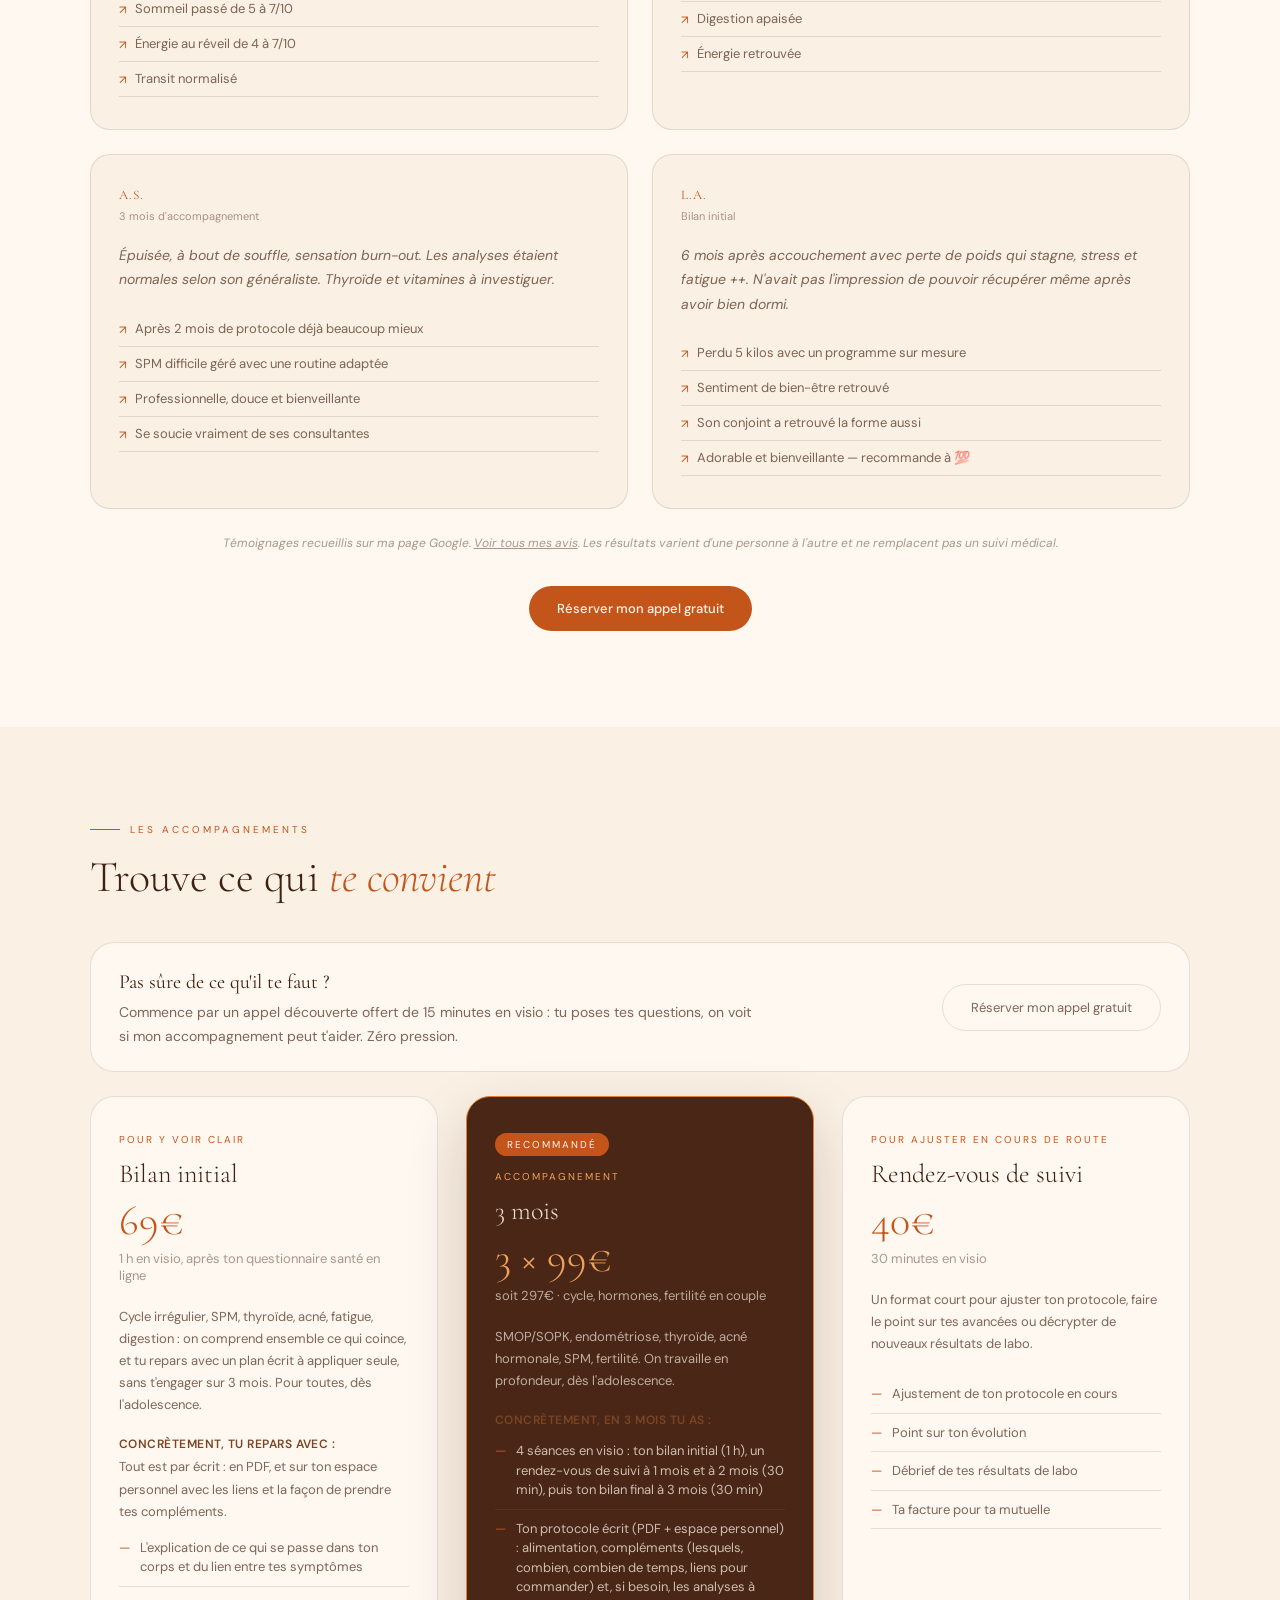
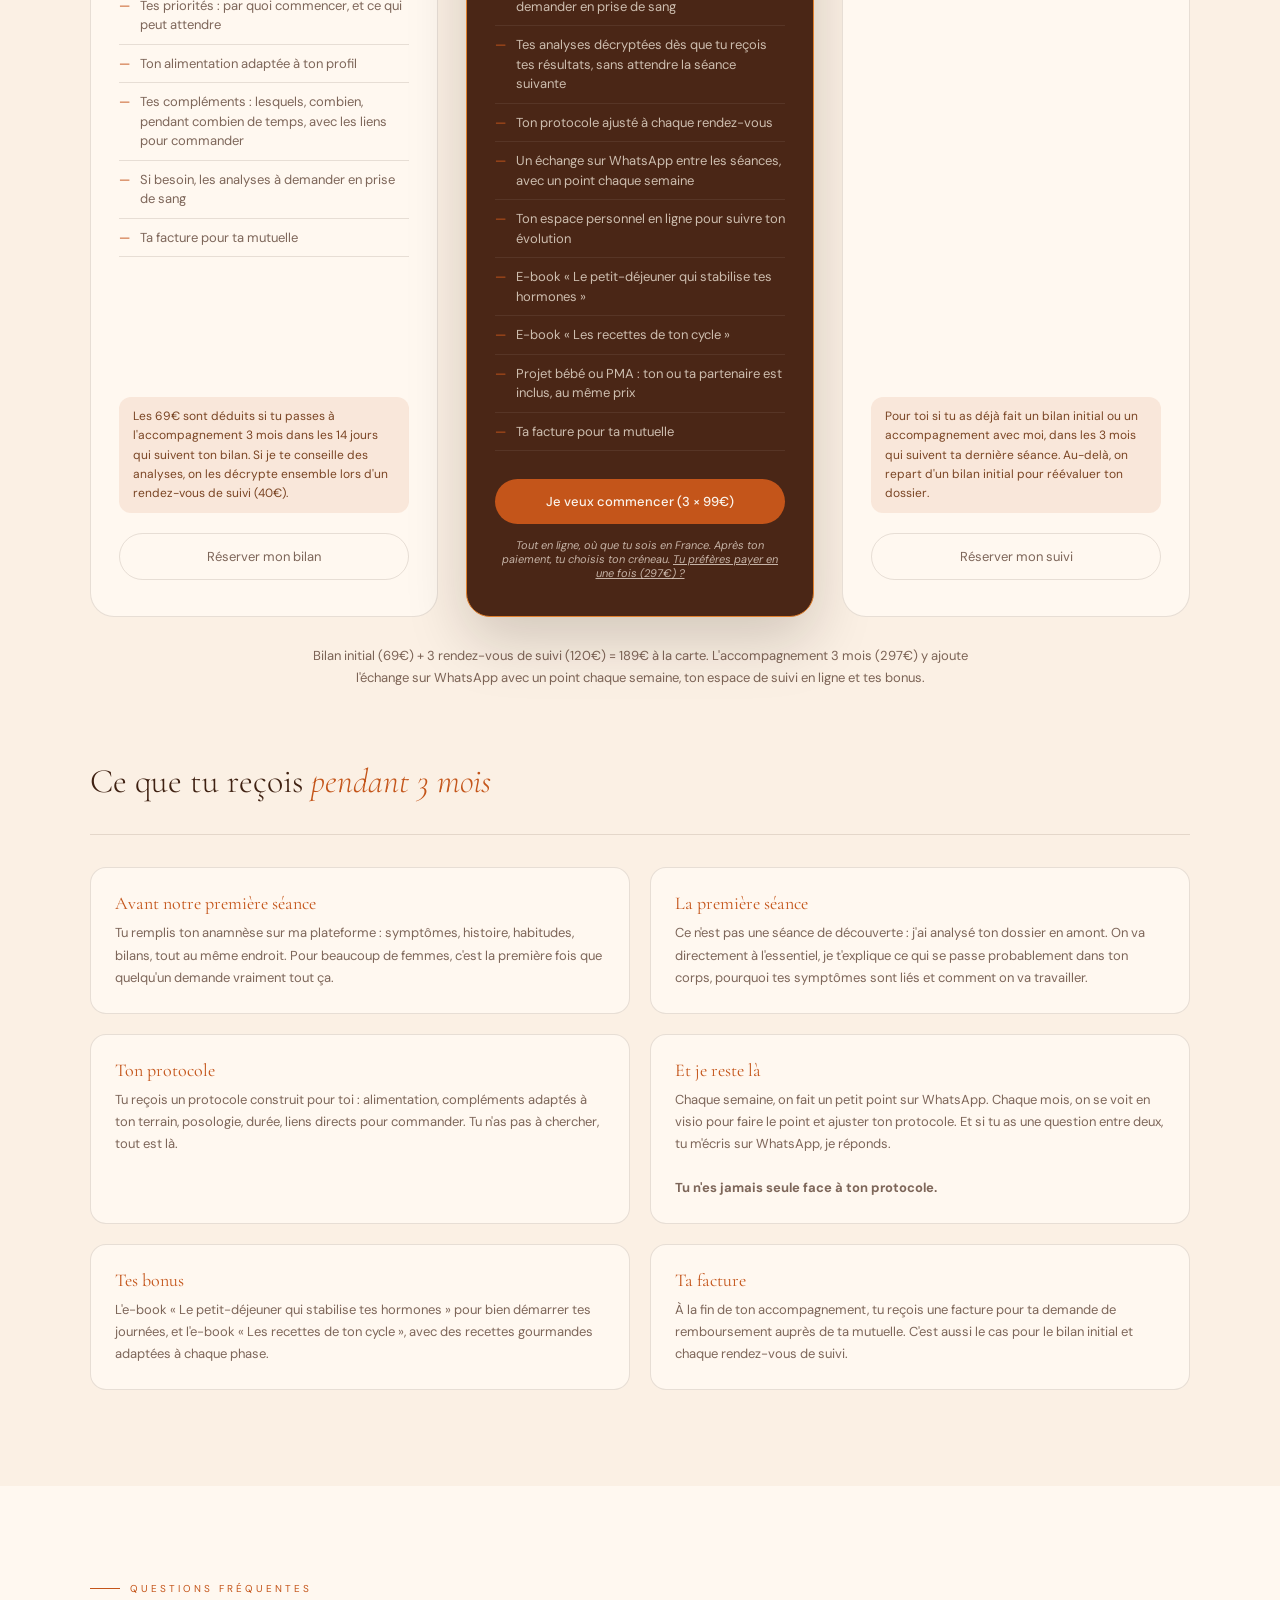
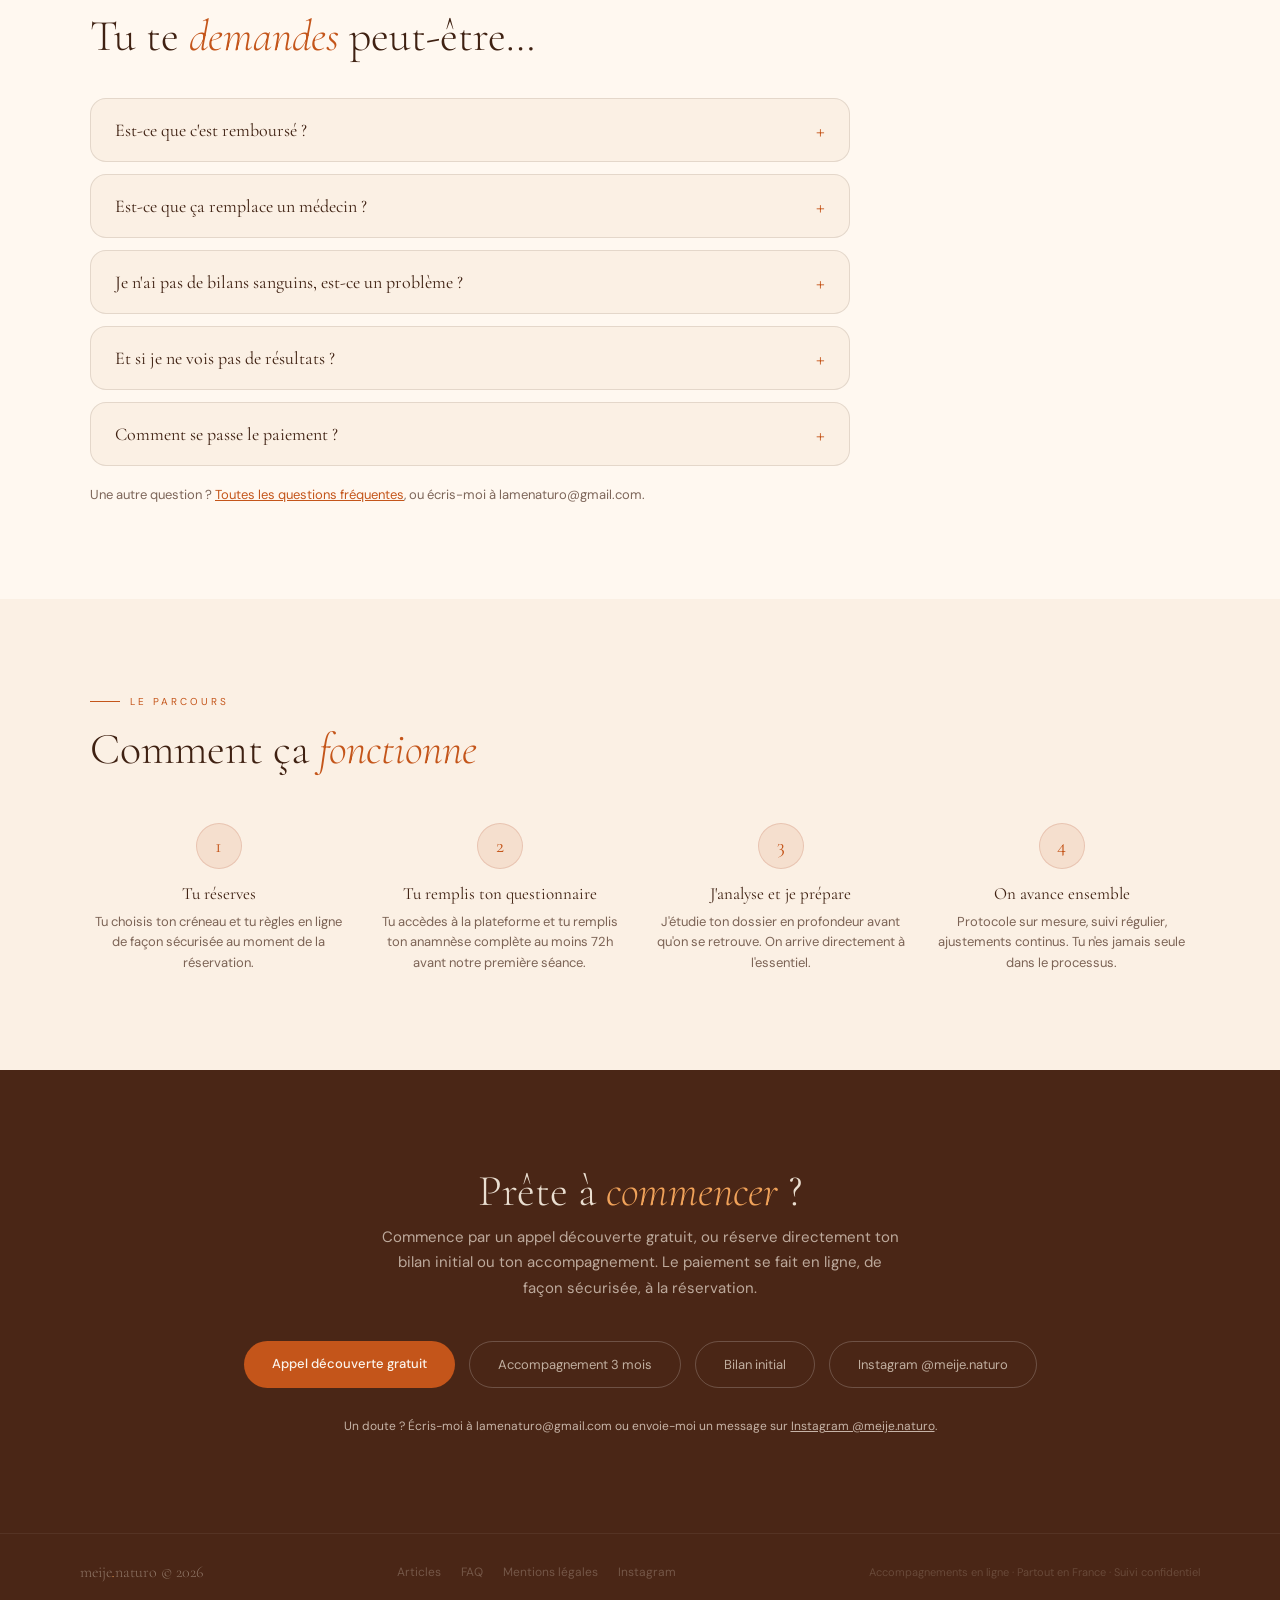
==== commit 35762161: "Offres : rendez-vous de suivi ouvert après un bilan ou un accompagnement, analyses expliquées Co-Aut" ====
--- a/index.html
+++ b/index.html
@@ -523,7 +523,7 @@
           <li>Si besoin, les analyses à demander en prise de sang</li>
           <li>Ta facture pour ta mutuelle</li>
         </ul>
-        <p class="offre-alert">Les 69€ sont déduits si tu passes à l'accompagnement 3 mois dans les 14 jours qui suivent ton bilan.</p>
+        <p class="offre-alert">Les 69€ sont déduits si tu passes à l'accompagnement 3 mois dans les 14 jours qui suivent ton bilan. Si je te conseille des analyses, on les décrypte ensemble lors d'un rendez-vous de suivi (40€).</p>
         <a href="https://tidycal.com/meijenaturo/bilan-initial" target="_blank" rel="noopener" class="btn-g offre-cta">Réserver mon bilan</a>
       </div>
 
@@ -538,6 +538,7 @@
         <ul class="offre-list">
           <li>4 séances en visio : ton bilan initial (1 h), un rendez-vous de suivi à 1 mois et à 2 mois (30 min), puis ton bilan final à 3 mois (30 min)</li>
           <li>Ton protocole écrit (PDF + espace personnel) : alimentation, compléments (lesquels, combien, combien de temps, liens pour commander) et, si besoin, les analyses à demander en prise de sang</li>
+          <li>Tes analyses décryptées dès que tu reçois tes résultats, sans attendre la séance suivante</li>
           <li>Ton protocole ajusté à chaque rendez-vous</li>
           <li>Un échange sur WhatsApp entre les séances, avec un point chaque semaine</li>
           <li>Ton espace personnel en ligne pour suivre ton évolution</li>
@@ -562,7 +563,7 @@
           <li>Débrief de tes résultats de labo</li>
           <li>Ta facture pour ta mutuelle</li>
         </ul>
-        <p class="offre-alert">Réservé aux consultantes déjà suivies, dans les 3 mois après la dernière séance. Au-delà, on repart d'un Bilan initial pour réévaluer ton dossier.</p>
+        <p class="offre-alert">Pour toi si tu as déjà fait un bilan initial ou un accompagnement avec moi, dans les 3 mois qui suivent ta dernière séance. Au-delà, on repart d'un bilan initial pour réévaluer ton dossier.</p>
         <a href="https://tidycal.com/meijenaturo/suivi" target="_blank" rel="noopener" class="btn-g offre-cta">Réserver mon suivi</a>
       </div>
 
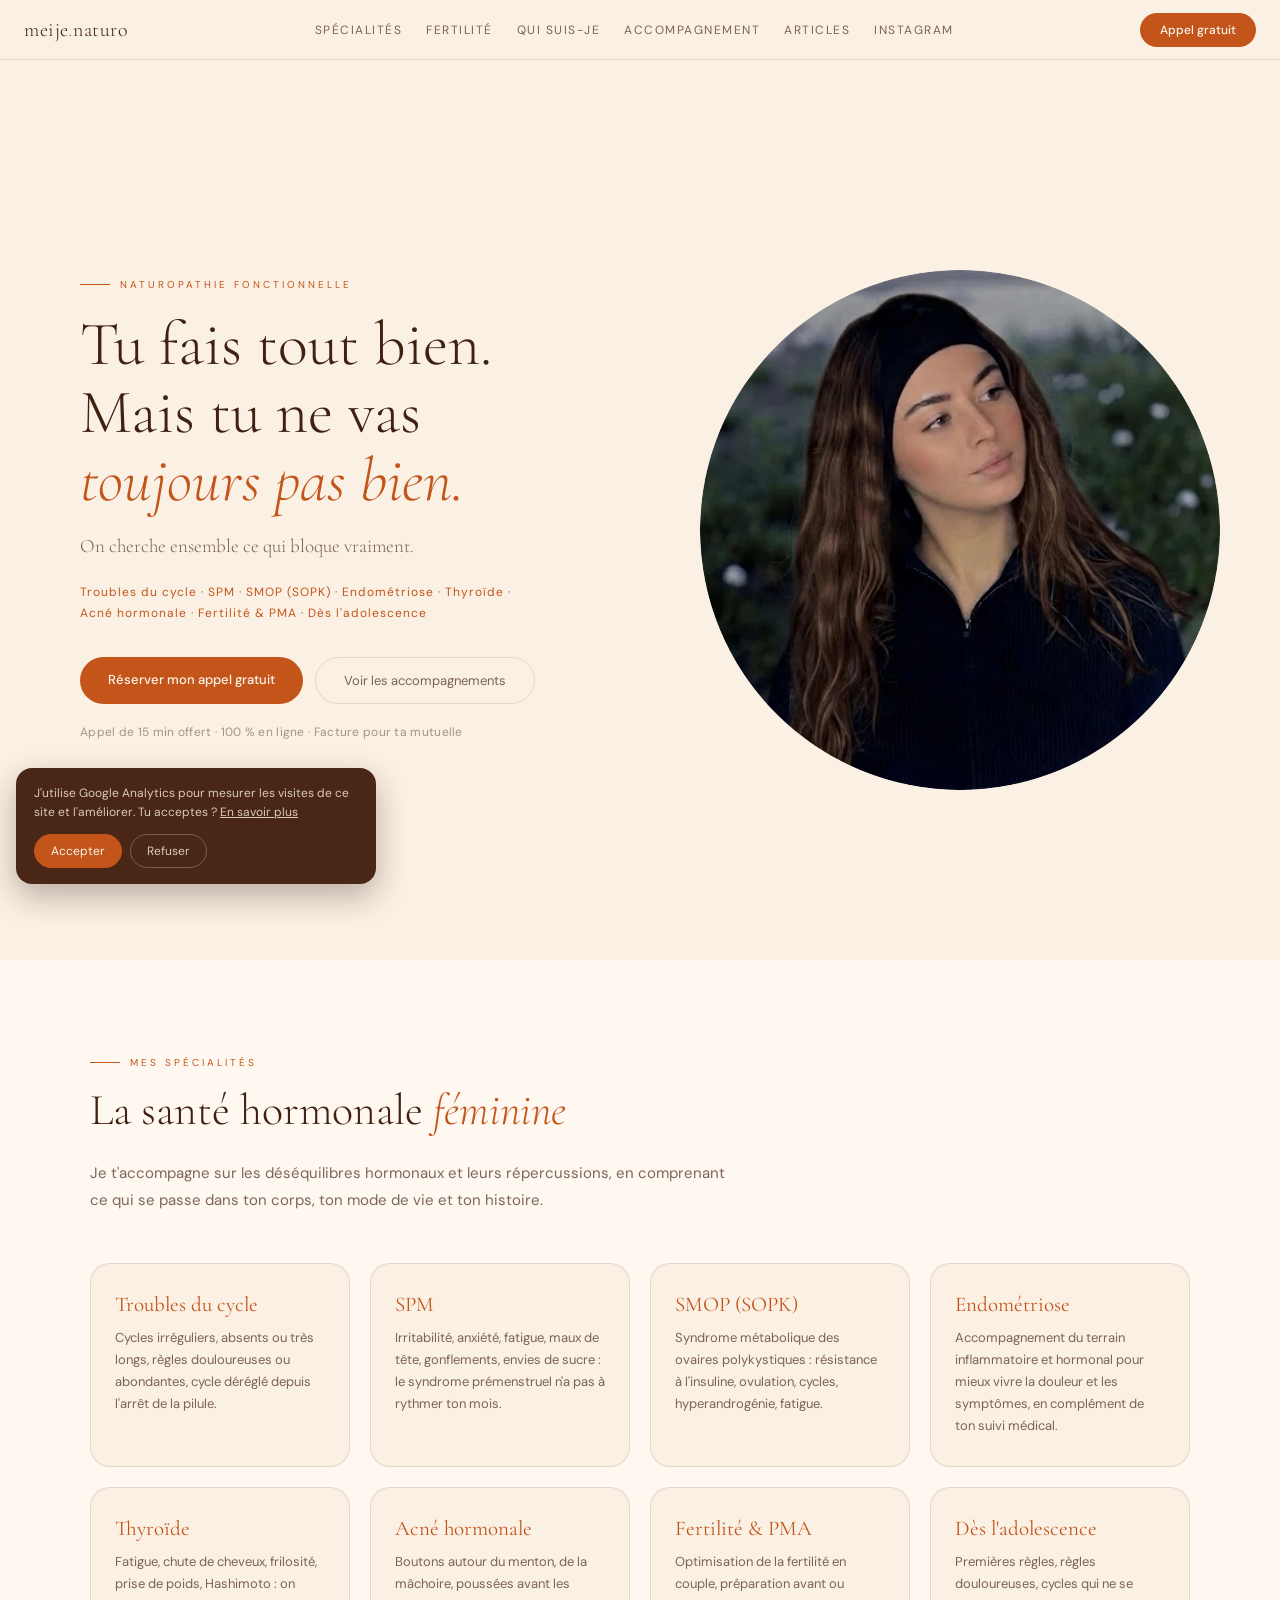
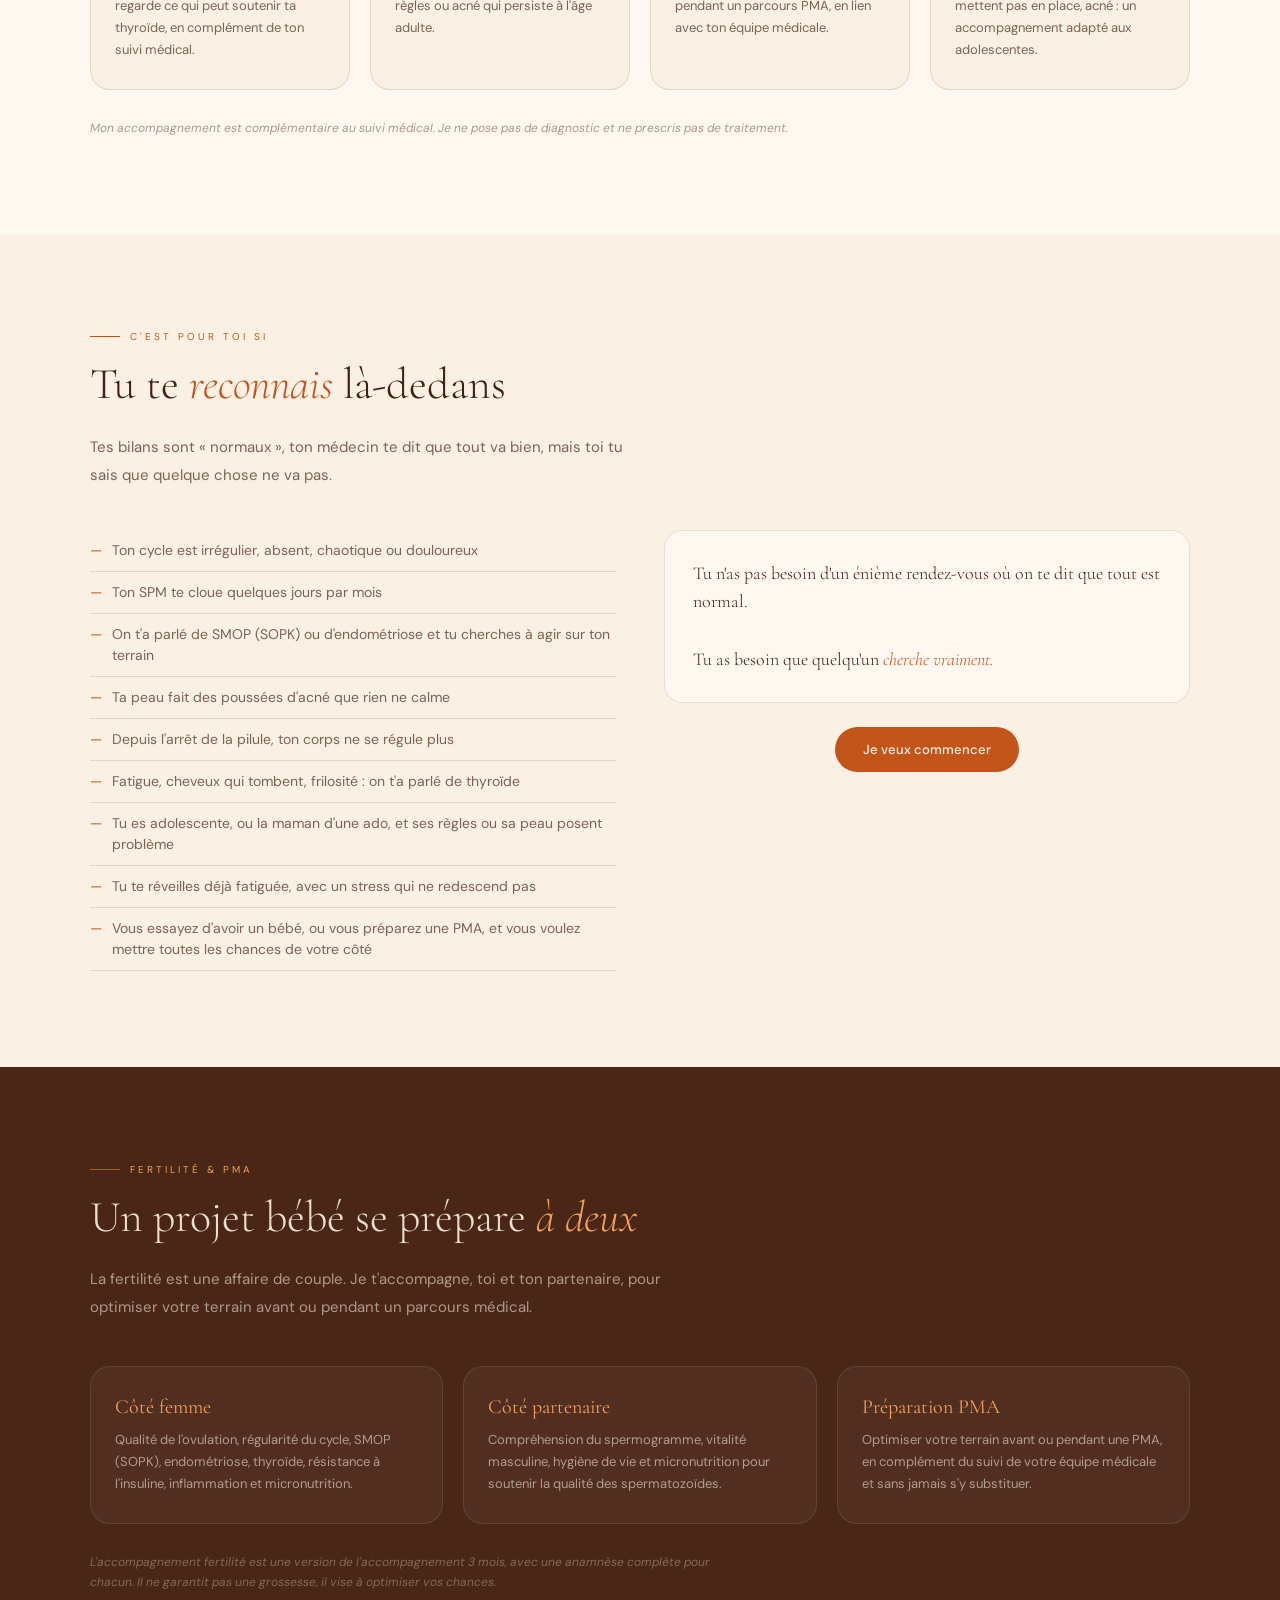
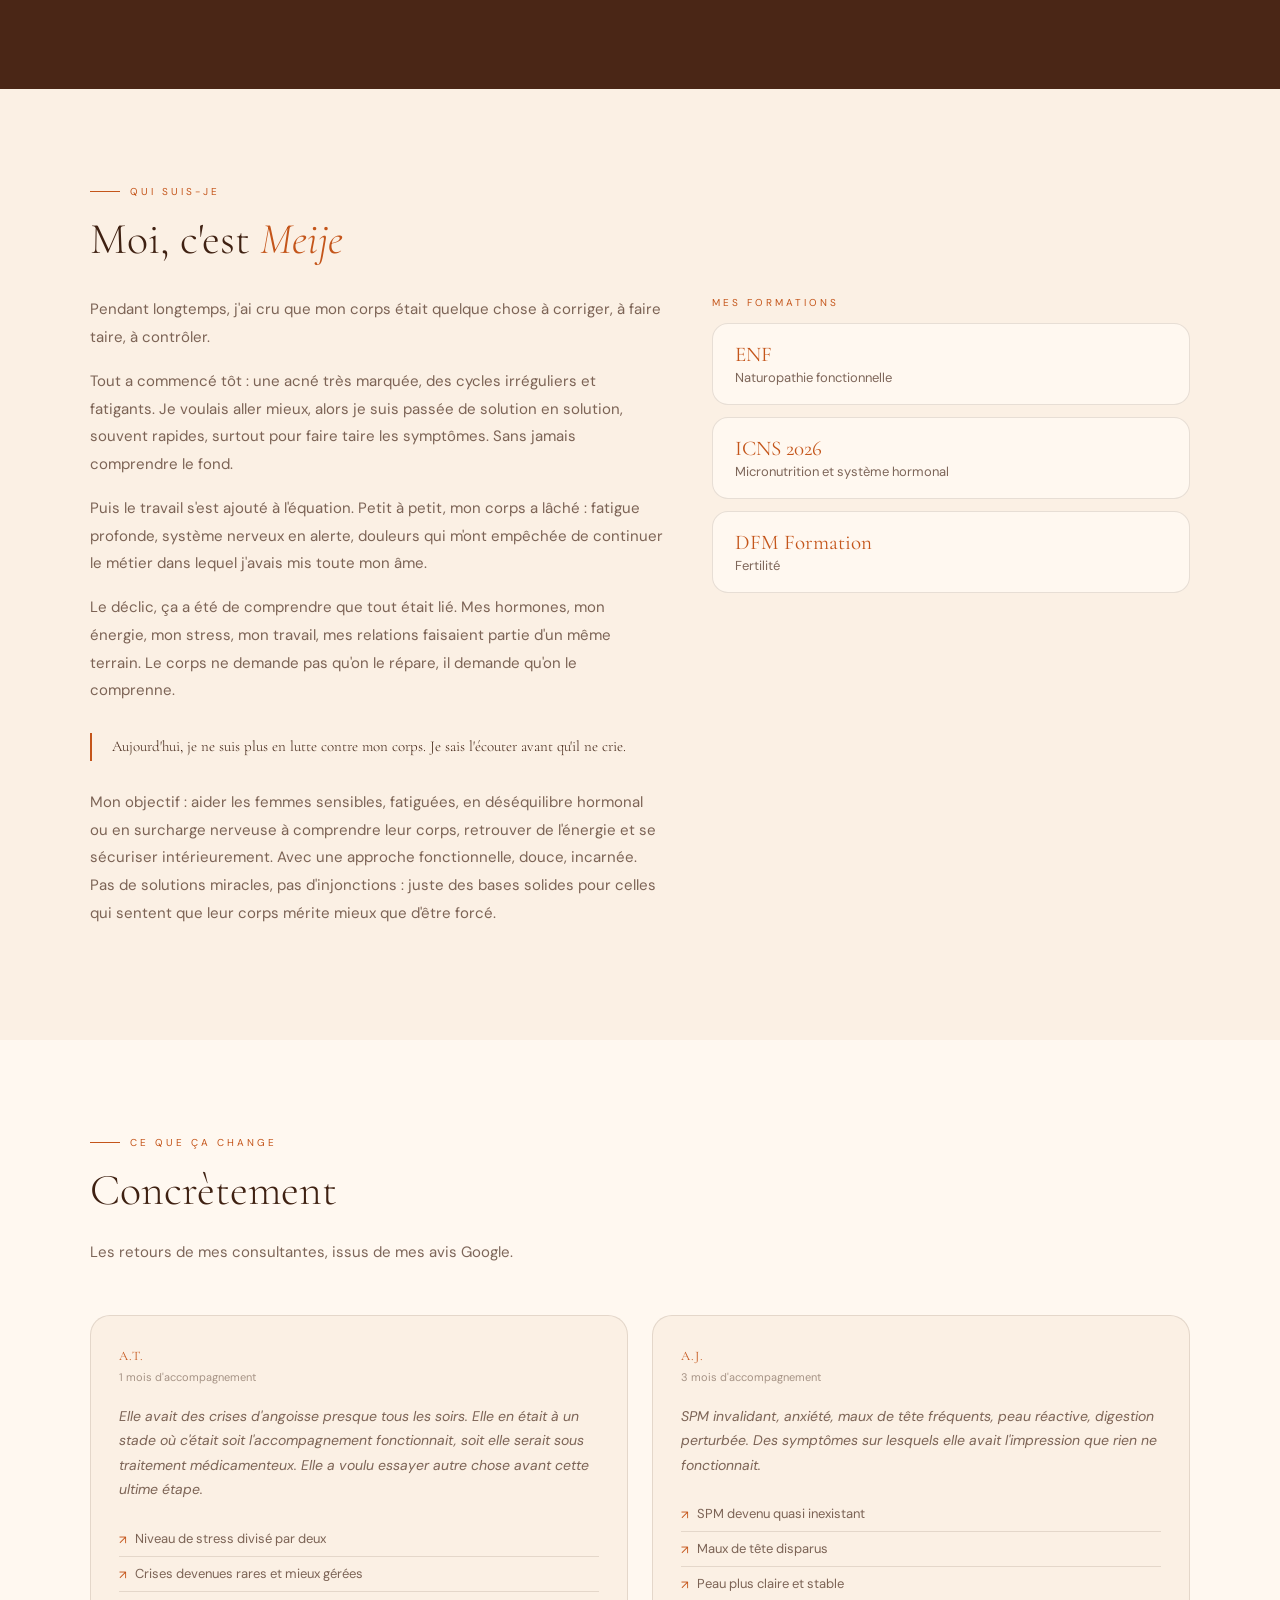
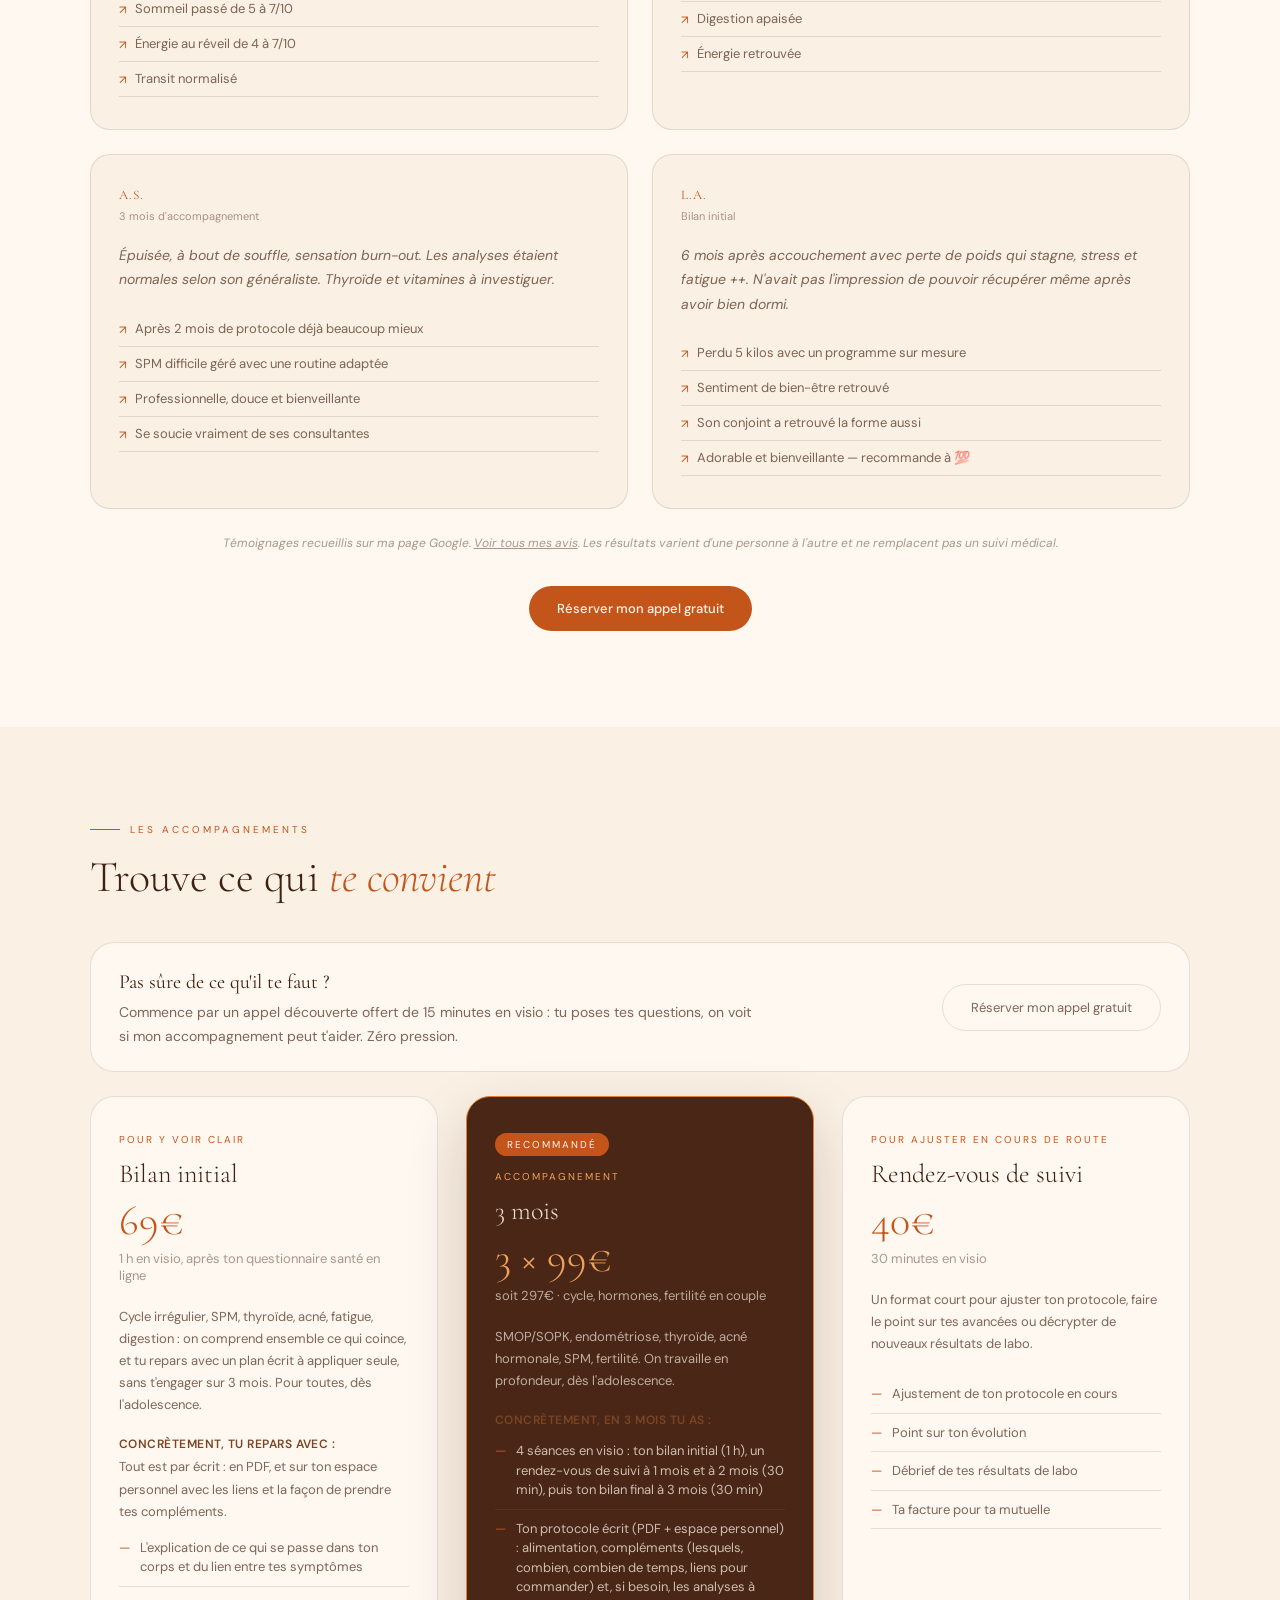
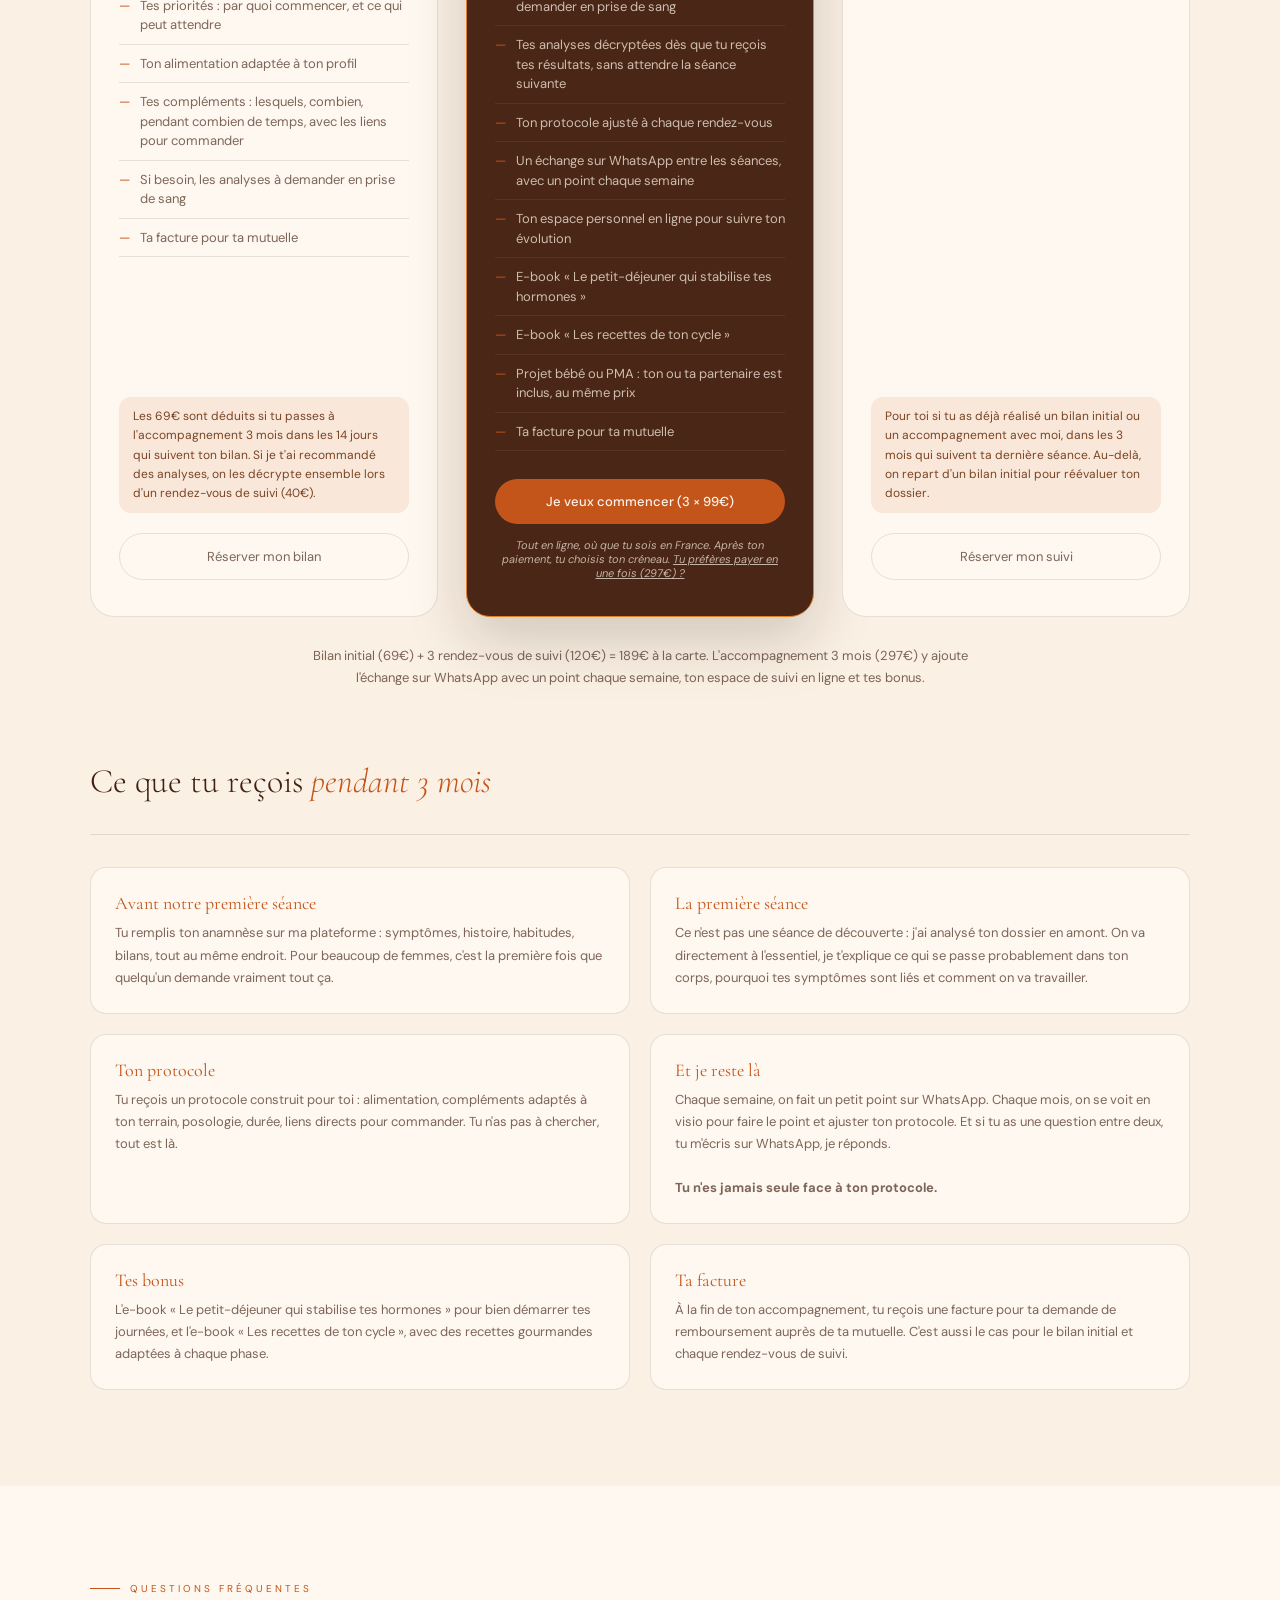
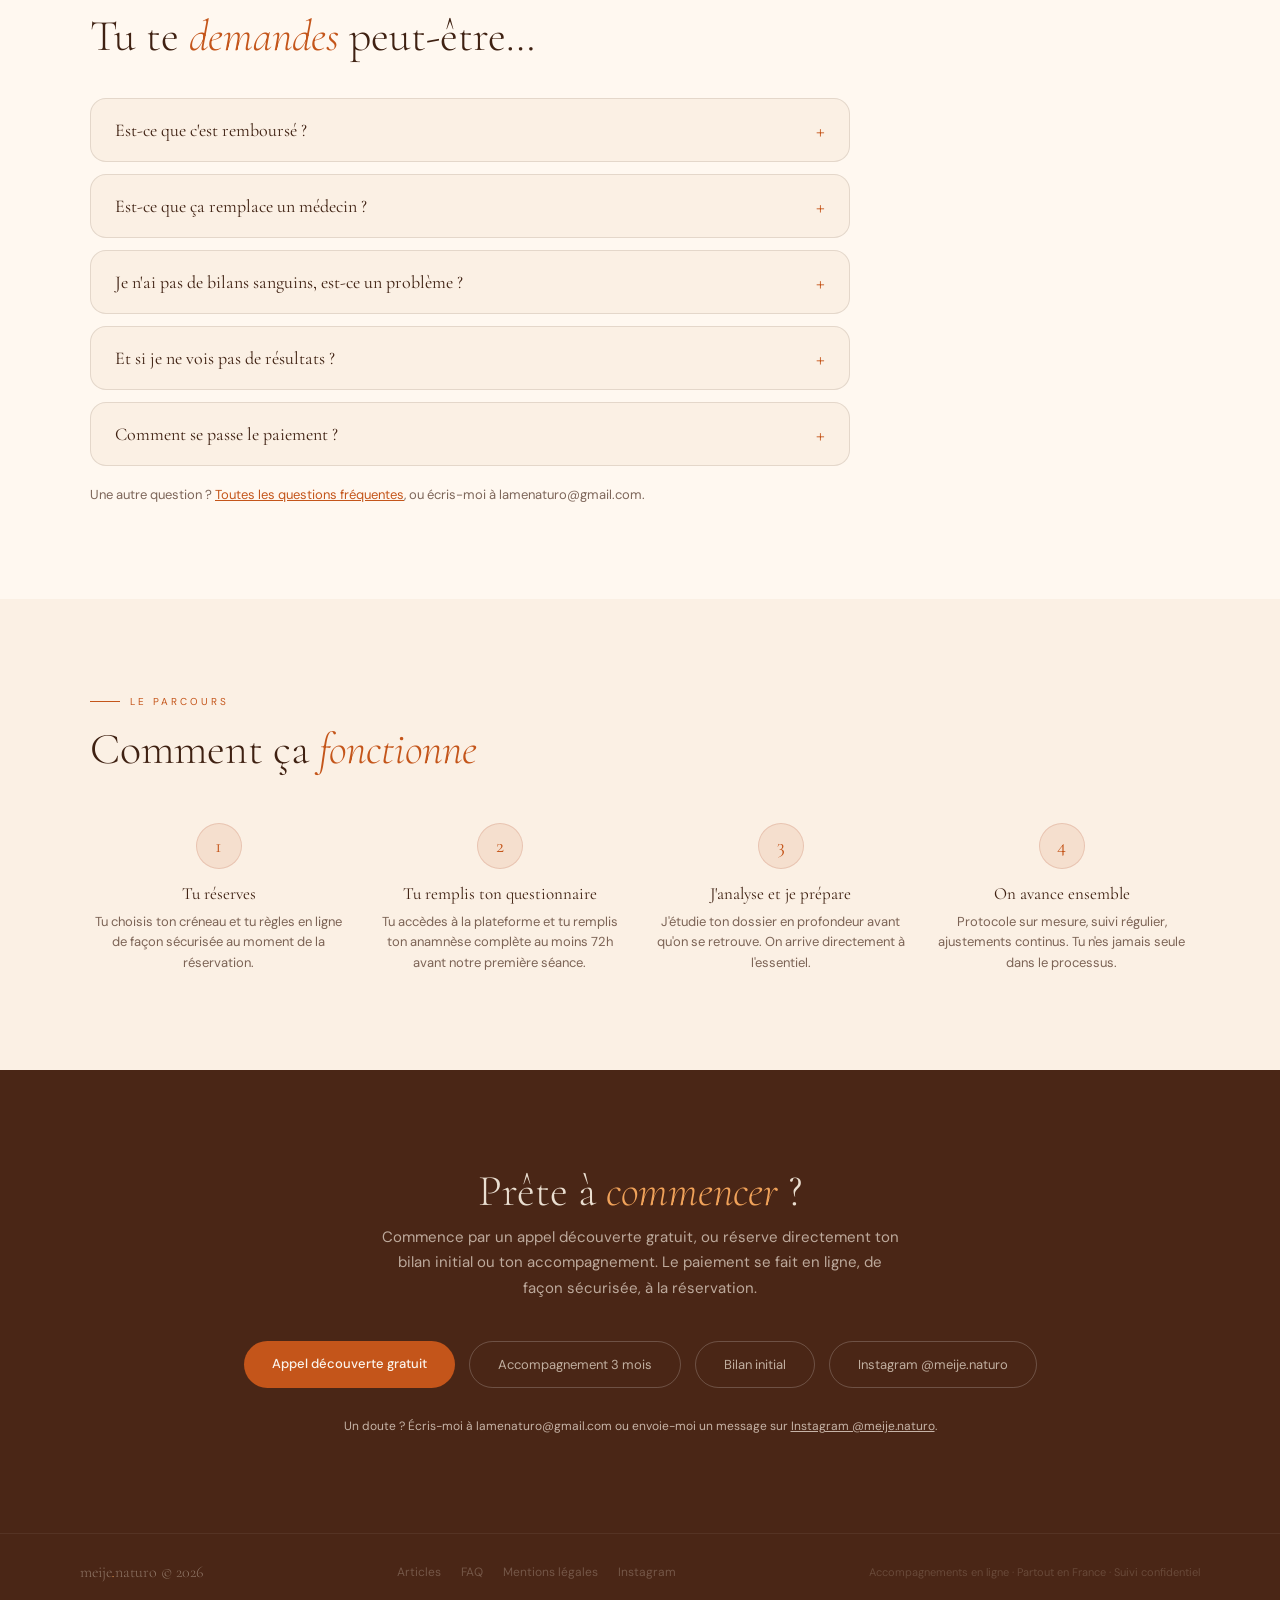
==== commit 923f9396: "Offres : formulations « réalisé » et « recommandé » Co-Authored-By: Claude Opus 5.5 <noreply@anthrop" ====
--- a/index.html
+++ b/index.html
@@ -523,7 +523,7 @@
           <li>Si besoin, les analyses à demander en prise de sang</li>
           <li>Ta facture pour ta mutuelle</li>
         </ul>
-        <p class="offre-alert">Les 69€ sont déduits si tu passes à l'accompagnement 3 mois dans les 14 jours qui suivent ton bilan. Si je te conseille des analyses, on les décrypte ensemble lors d'un rendez-vous de suivi (40€).</p>
+        <p class="offre-alert">Les 69€ sont déduits si tu passes à l'accompagnement 3 mois dans les 14 jours qui suivent ton bilan. Si je t'ai recommandé des analyses, on les décrypte ensemble lors d'un rendez-vous de suivi (40€).</p>
         <a href="https://tidycal.com/meijenaturo/bilan-initial" target="_blank" rel="noopener" class="btn-g offre-cta">Réserver mon bilan</a>
       </div>
 
@@ -563,7 +563,7 @@
           <li>Débrief de tes résultats de labo</li>
           <li>Ta facture pour ta mutuelle</li>
         </ul>
-        <p class="offre-alert">Pour toi si tu as déjà fait un bilan initial ou un accompagnement avec moi, dans les 3 mois qui suivent ta dernière séance. Au-delà, on repart d'un bilan initial pour réévaluer ton dossier.</p>
+        <p class="offre-alert">Pour toi si tu as déjà réalisé un bilan initial ou un accompagnement avec moi, dans les 3 mois qui suivent ta dernière séance. Au-delà, on repart d'un bilan initial pour réévaluer ton dossier.</p>
         <a href="https://tidycal.com/meijenaturo/suivi" target="_blank" rel="noopener" class="btn-g offre-cta">Réserver mon suivi</a>
       </div>
 
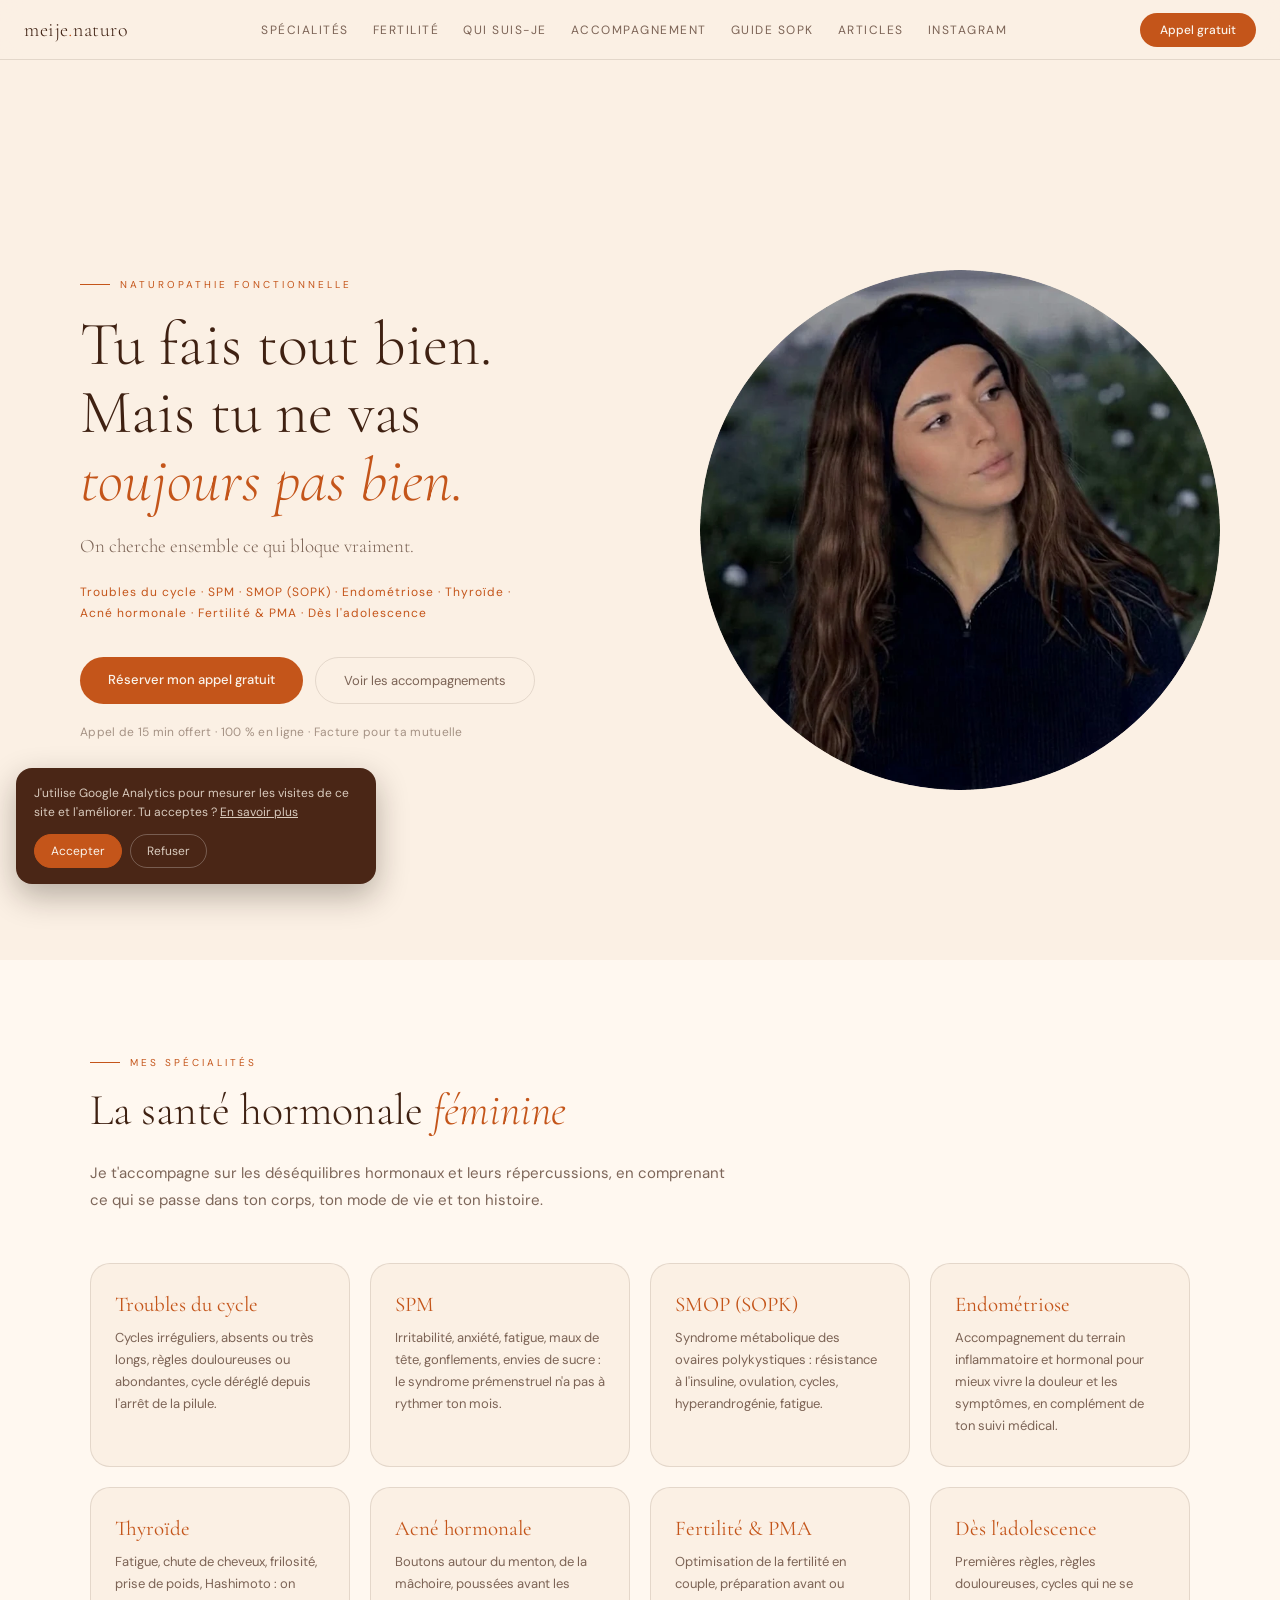
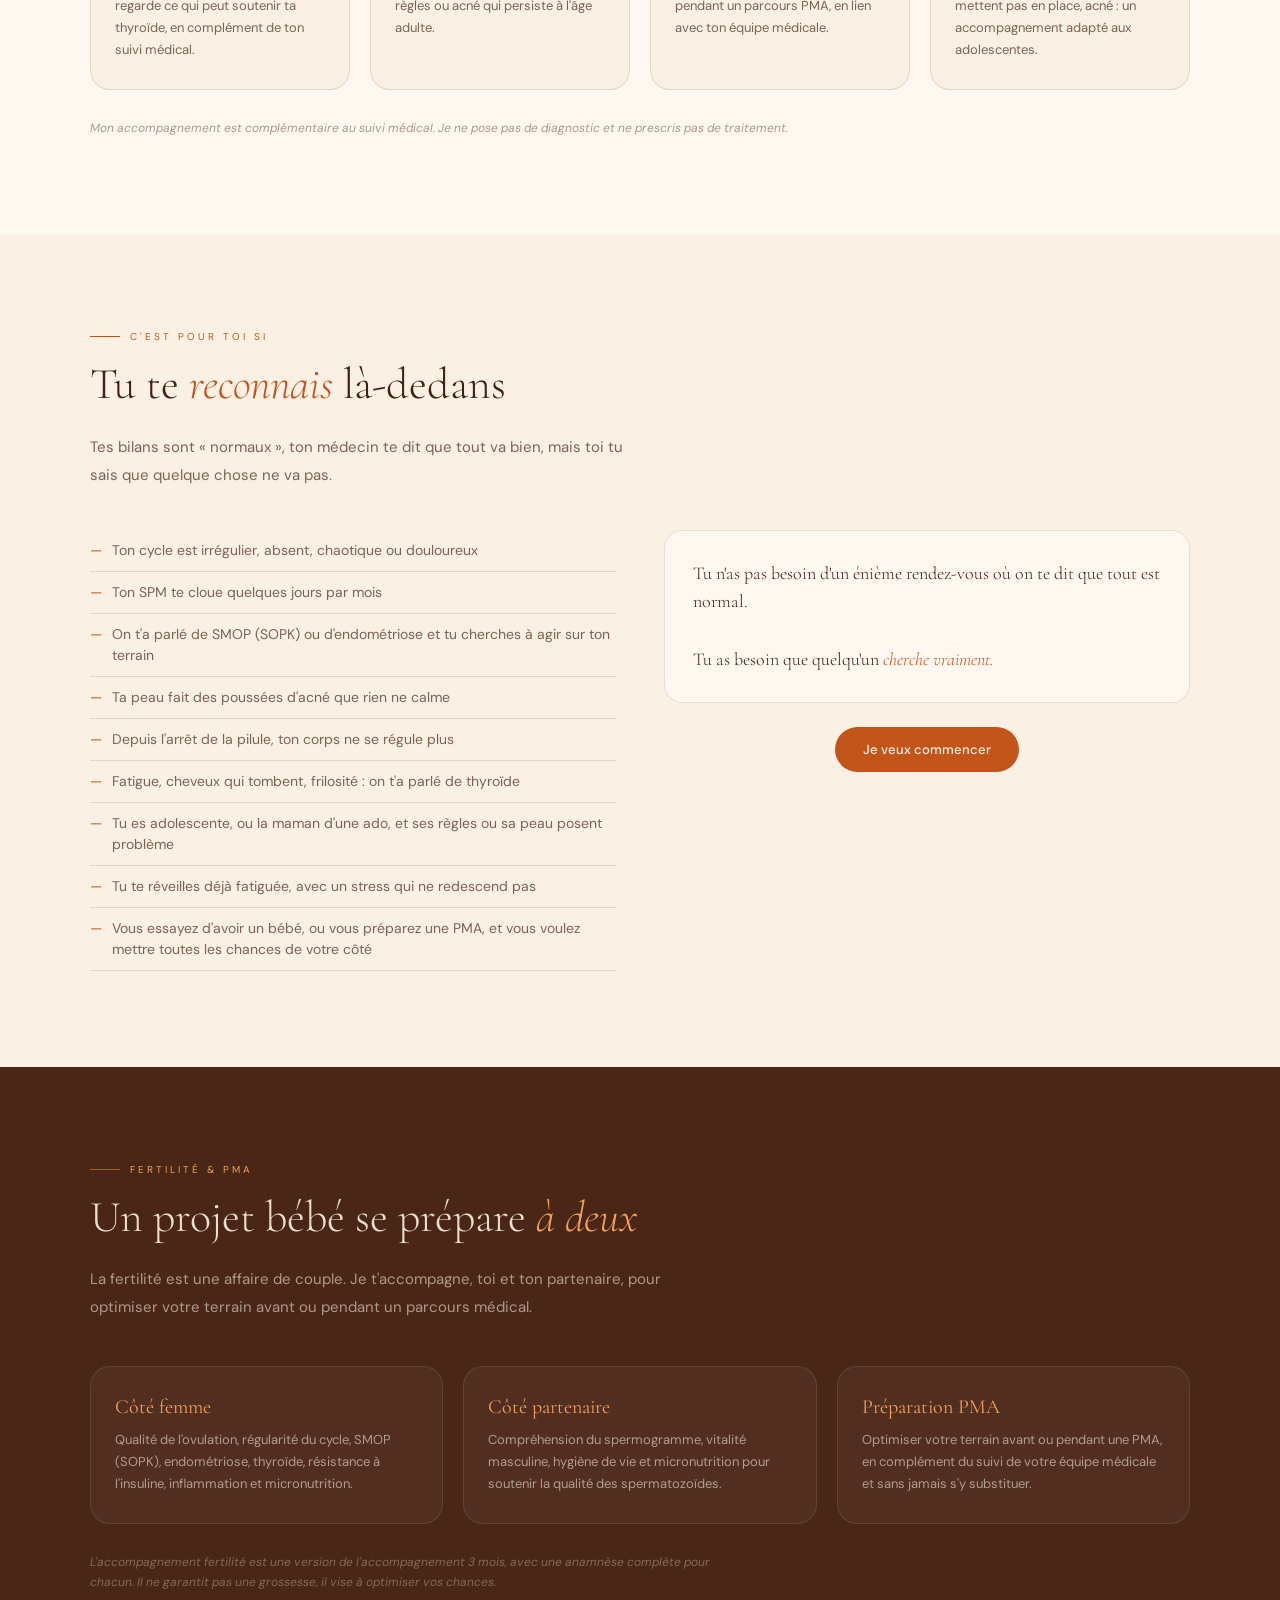
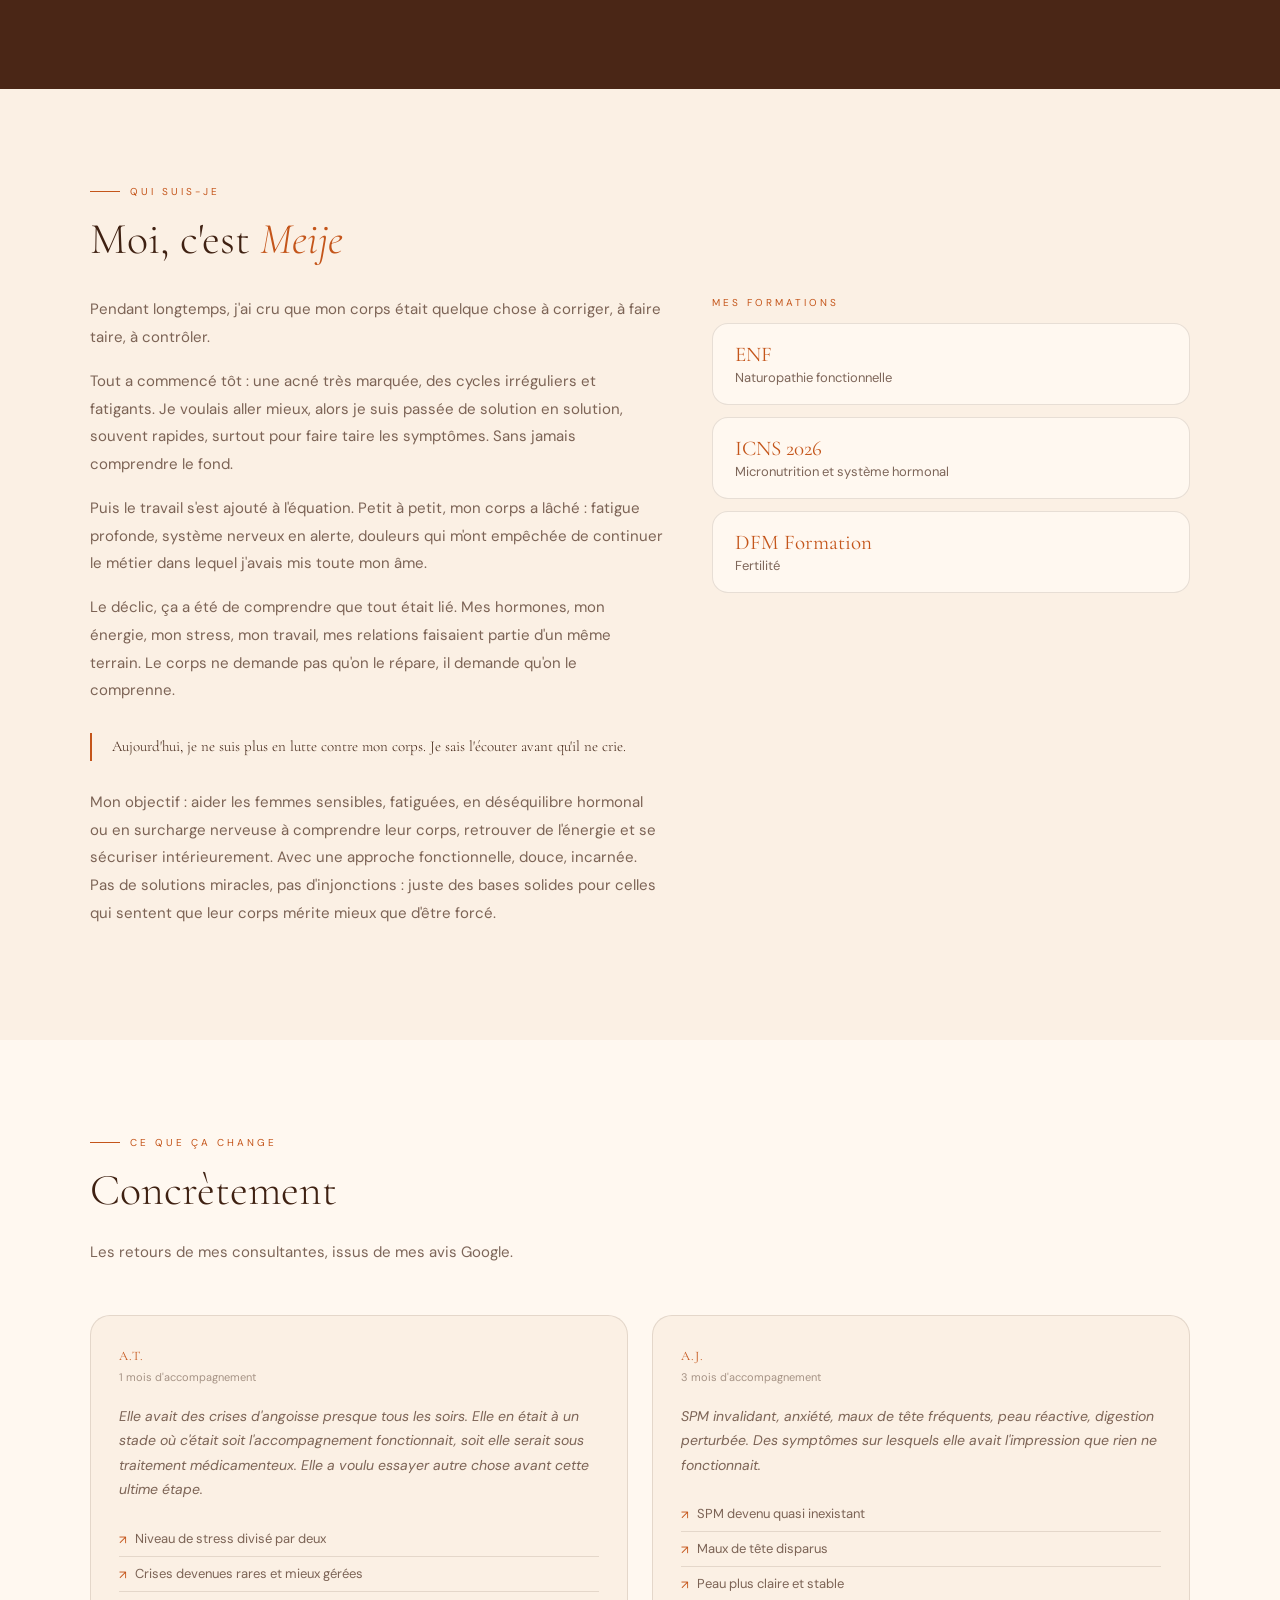
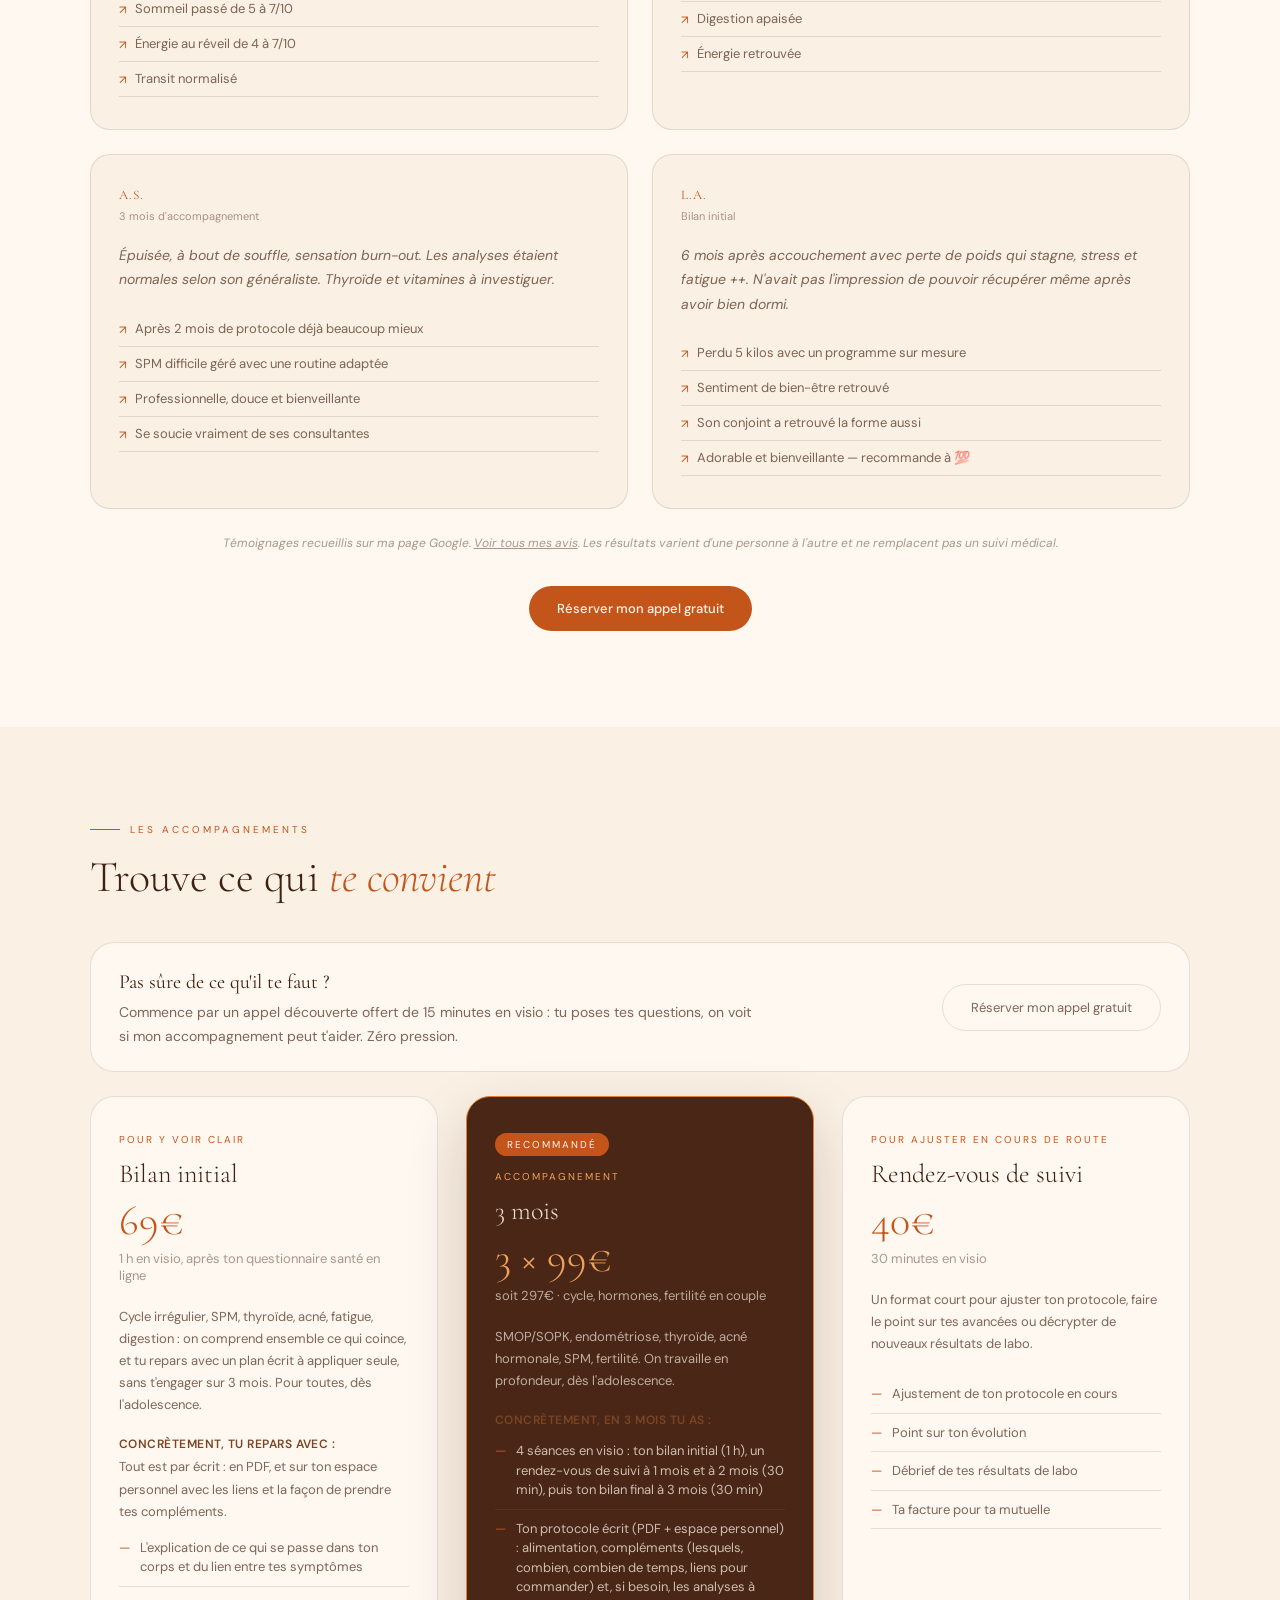
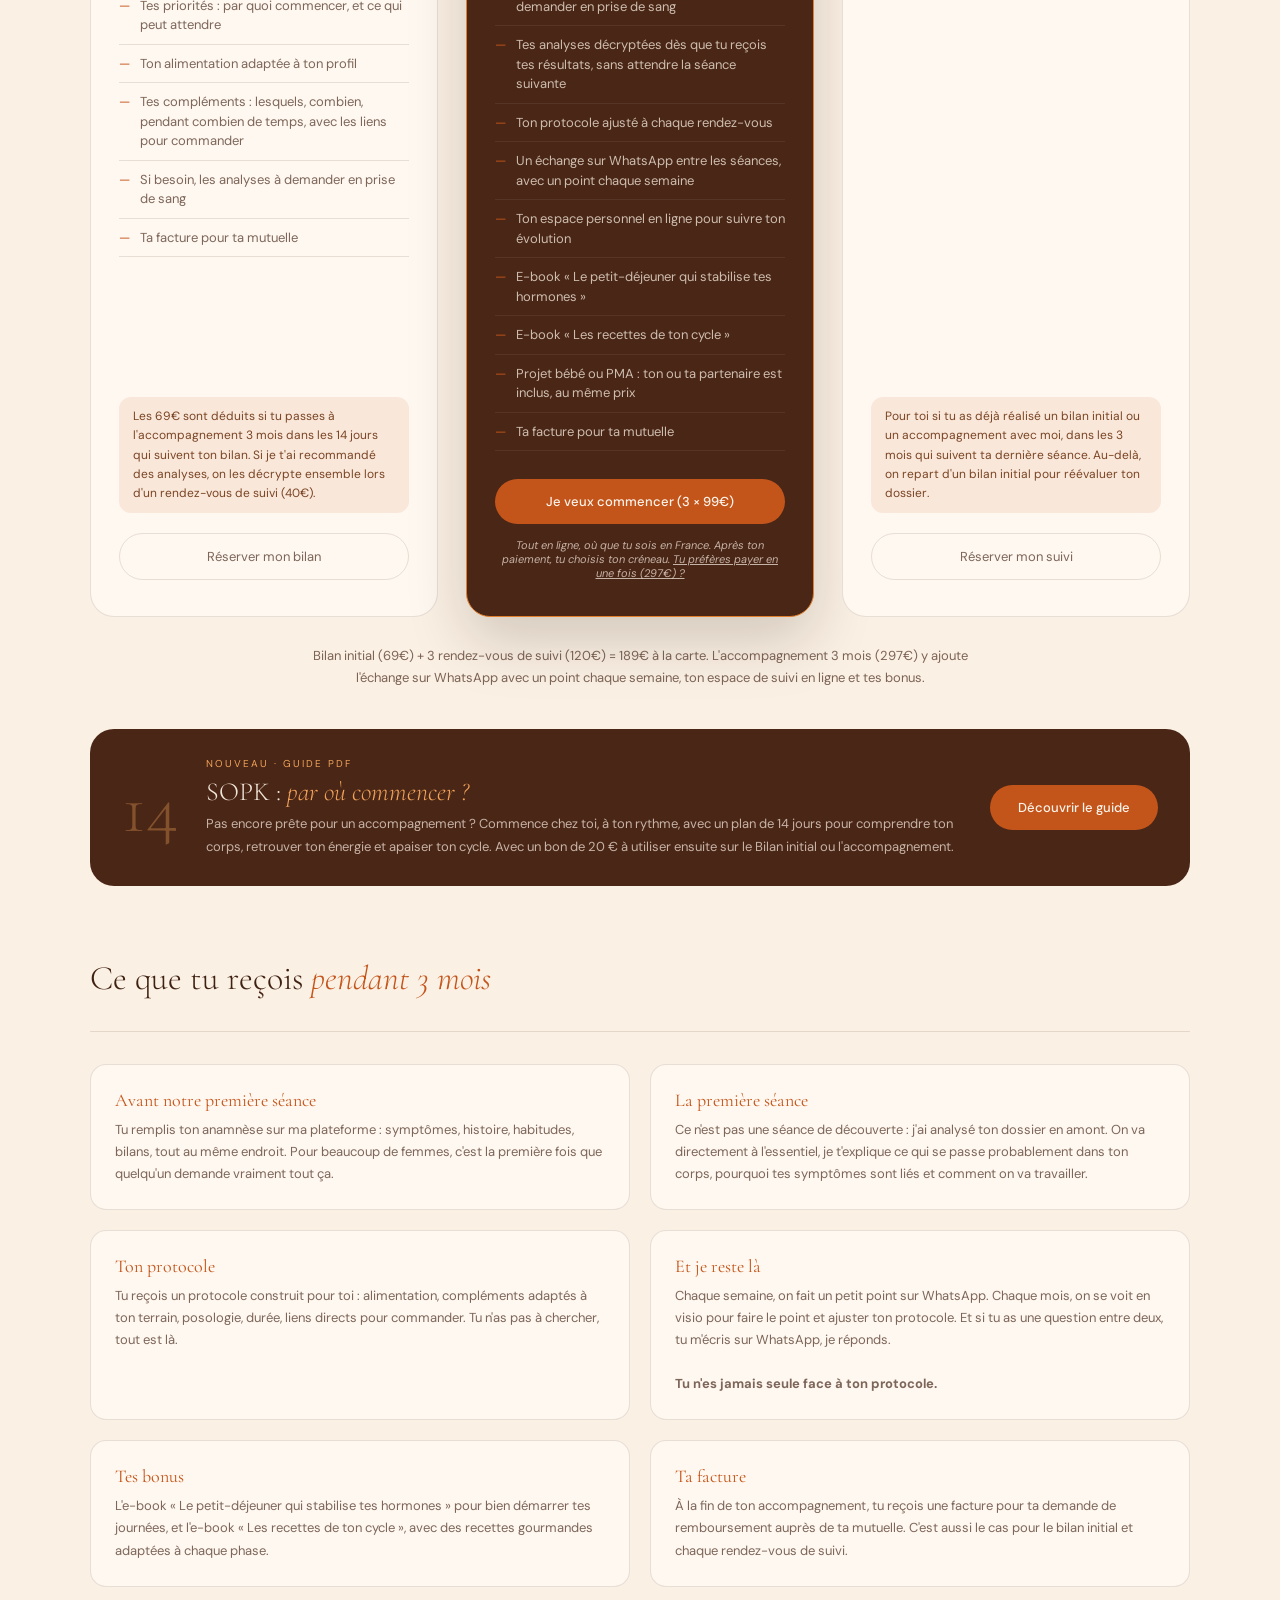
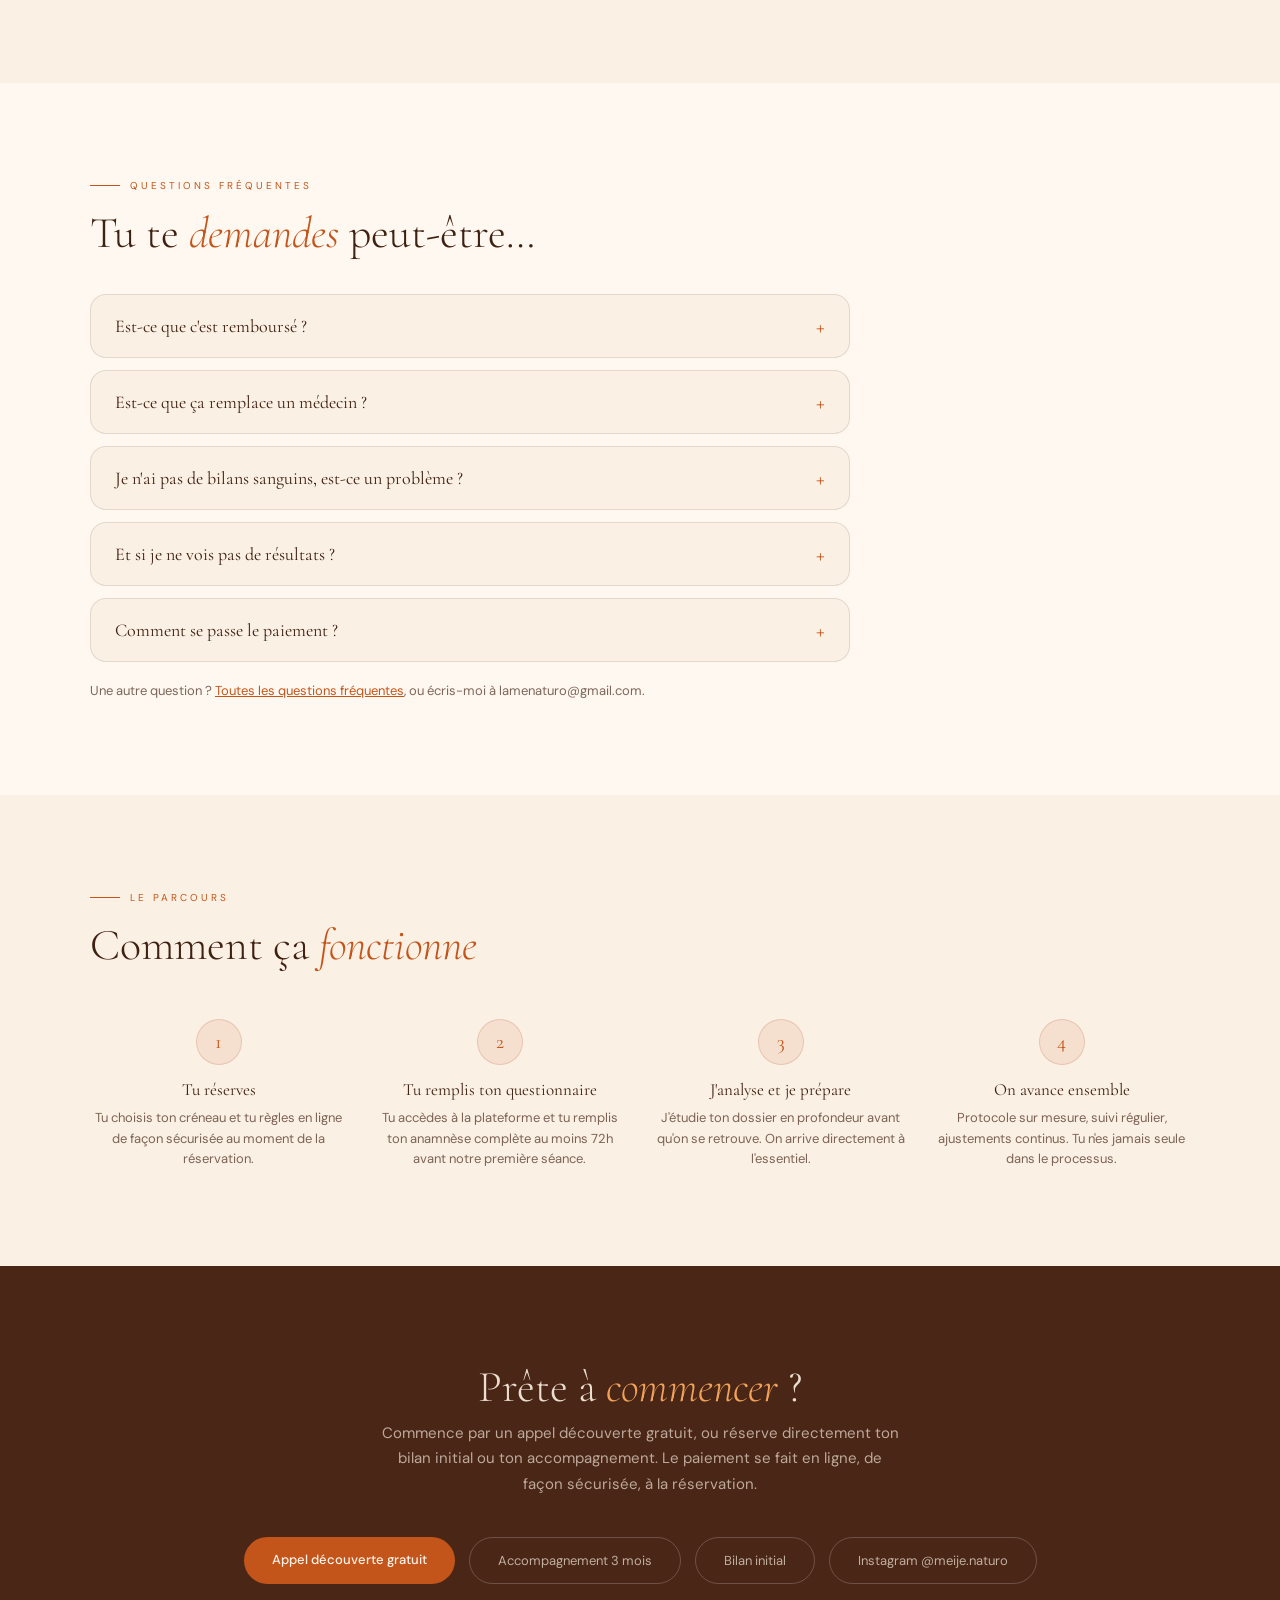
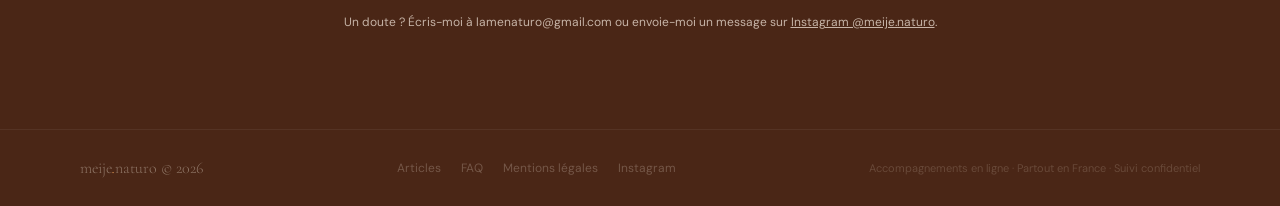
==== commit 48616294: "Merge remote-tracking branch 'origin/main' into guide-sopk" ====
--- a/index.html
+++ b/index.html
@@ -139,6 +139,13 @@
     .offre-banner-txt strong { font-family: var(--serif); font-size: 20px; font-weight: 400; color: var(--ink); display: block; margin-bottom: 2px; }
     .offre-grid.after-banner { margin-top: 24px; }
     .offre-compare { font-size: 13px; line-height: 1.7; color: var(--ink-mid); text-align: center; max-width: 680px; margin: 28px auto 0; }
+    .guide-encart { display: grid; grid-template-columns: auto 1fr auto; gap: 28px; align-items: center; background: #4A2616; border-radius: 24px; padding: 28px 32px; margin-top: 40px; }
+    .guide-encart-tag { font-size: 10px; letter-spacing: 2px; text-transform: uppercase; color: #F0A25A; margin-bottom: 6px; }
+    .guide-encart-title { font-family: var(--serif); font-size: 26px; font-weight: 300; color: rgba(251,240,228,0.95); margin-bottom: 6px; }
+    .guide-encart-title em { font-style: italic; color: #F0A25A; }
+    .guide-encart-txt { font-size: 13px; line-height: 1.7; color: rgba(251,240,228,0.7); }
+    .guide-encart-n { font-family: var(--serif); font-size: 72px; font-weight: 300; line-height: 1; color: rgba(240,162,90,0.35); }
+    @media (max-width: 900px) { .guide-encart { grid-template-columns: 1fr; gap: 14px; padding: 24px; } .guide-encart-n { display: none; } }
     .offre-soon { font-size: 11px; font-style: italic; opacity: 0.6; }
     .offre-details-title { font-family: var(--serif); font-size: clamp(24px, 3vw, 34px); font-weight: 300; margin: 72px 0 8px; }
     .offre-details-title em { font-style: italic; color: var(--terra); }
@@ -279,6 +286,7 @@
     <a href="#fertilite">Fertilité</a>
     <a href="#about">Qui suis-je</a>
     <a href="#offre">Accompagnement</a>
+    <a href="/guide-sopk.html">Guide SOPK</a>
     <a href="/blog/">Articles</a>
     <a href="https://www.instagram.com/meije.naturo" target="_blank" rel="noopener">Instagram</a>
   </div>
@@ -570,6 +578,16 @@
     </div>
 
     <p class="offre-compare fu">Bilan initial (69€) + 3 rendez-vous de suivi (120€) = 189€ à la carte. L'accompagnement 3 mois (297€) y ajoute l'échange sur WhatsApp avec un point chaque semaine, ton espace de suivi en ligne et tes bonus.</p>
+
+    <div class="guide-encart fu">
+      <p class="guide-encart-n">14</p>
+      <div>
+        <p class="guide-encart-tag">Nouveau · Guide PDF</p>
+        <p class="guide-encart-title">SOPK : <em>par où commencer ?</em></p>
+        <p class="guide-encart-txt">Pas encore prête pour un accompagnement ? Commence chez toi, à ton rythme, avec un plan de 14 jours pour comprendre ton corps, retrouver ton énergie et apaiser ton cycle. Avec un bon de 20 € à utiliser ensuite sur le Bilan initial ou l'accompagnement.</p>
+      </div>
+      <a href="/guide-sopk.html" class="btn-p">Découvrir le guide</a>
+    </div>
 
     <h3 class="offre-details-title fu">Ce que tu reçois <em>pendant 3 mois</em></h3>
     <div class="offre-details">
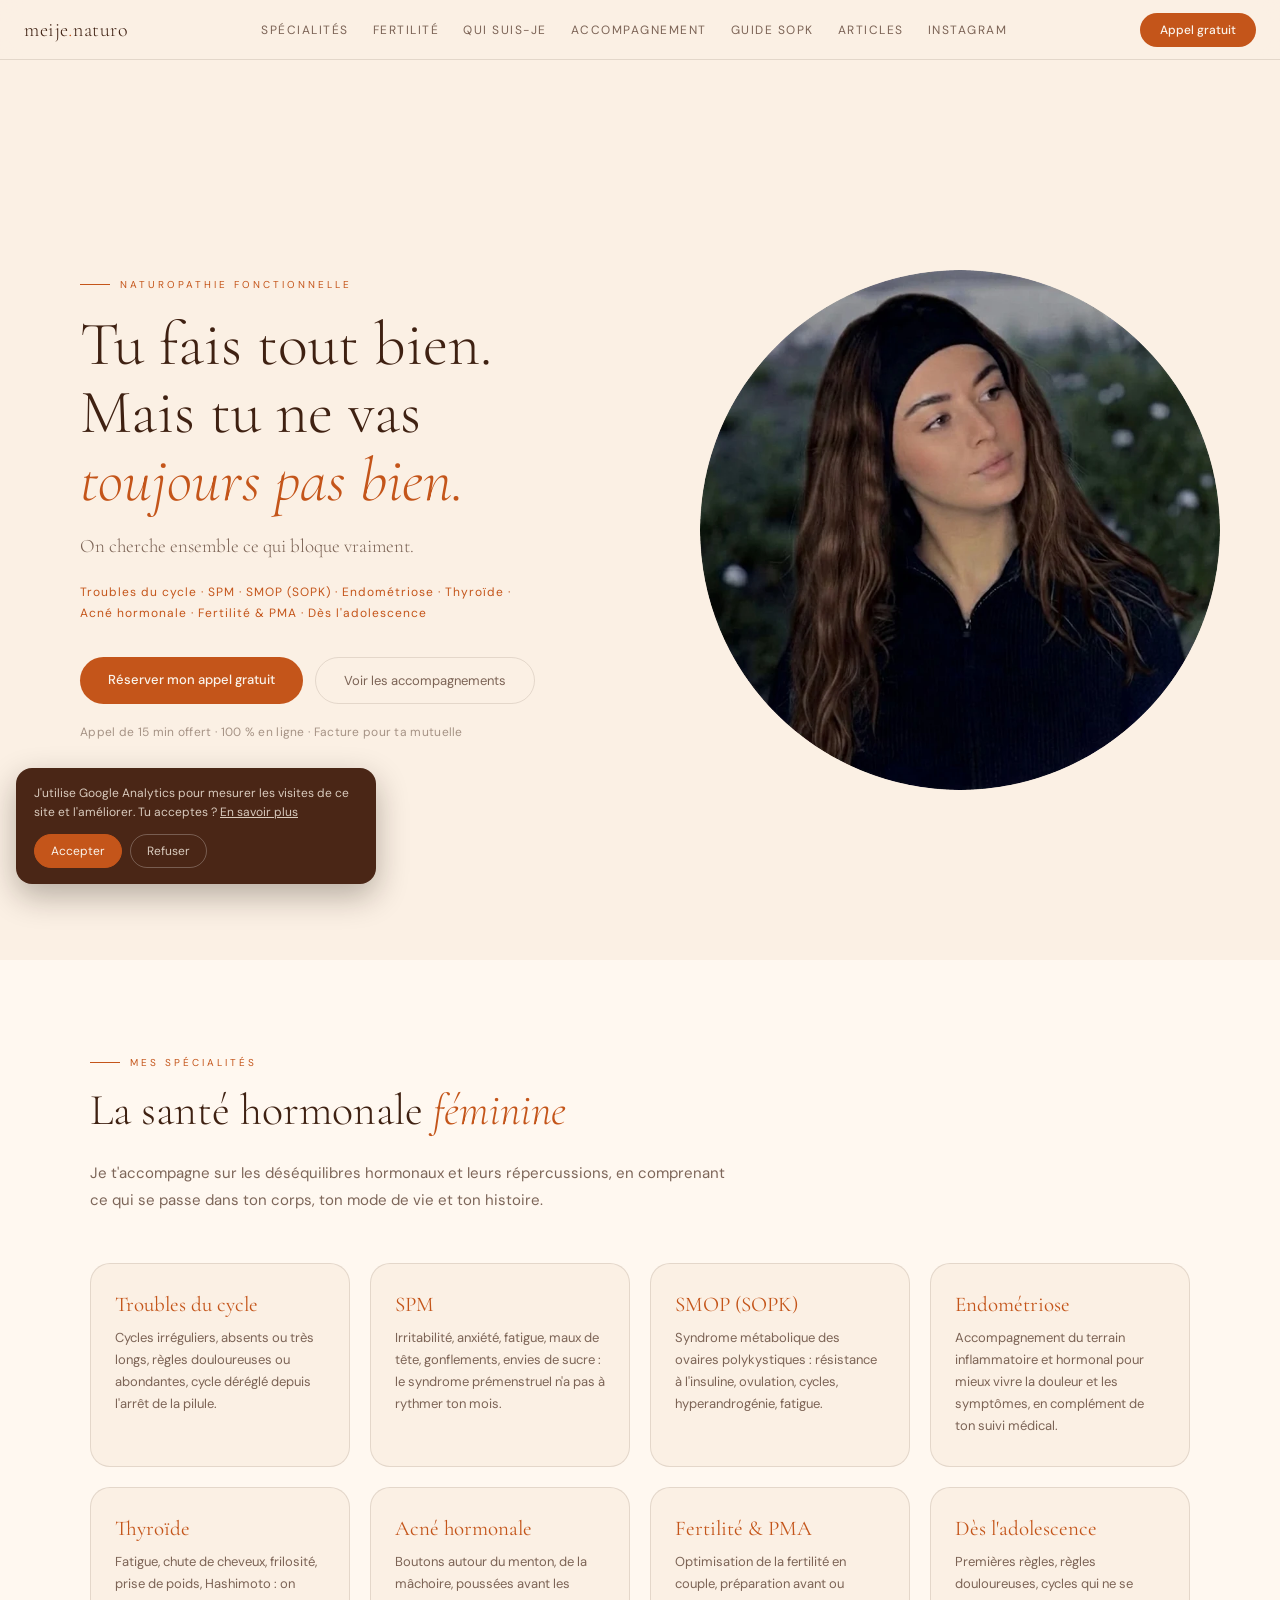
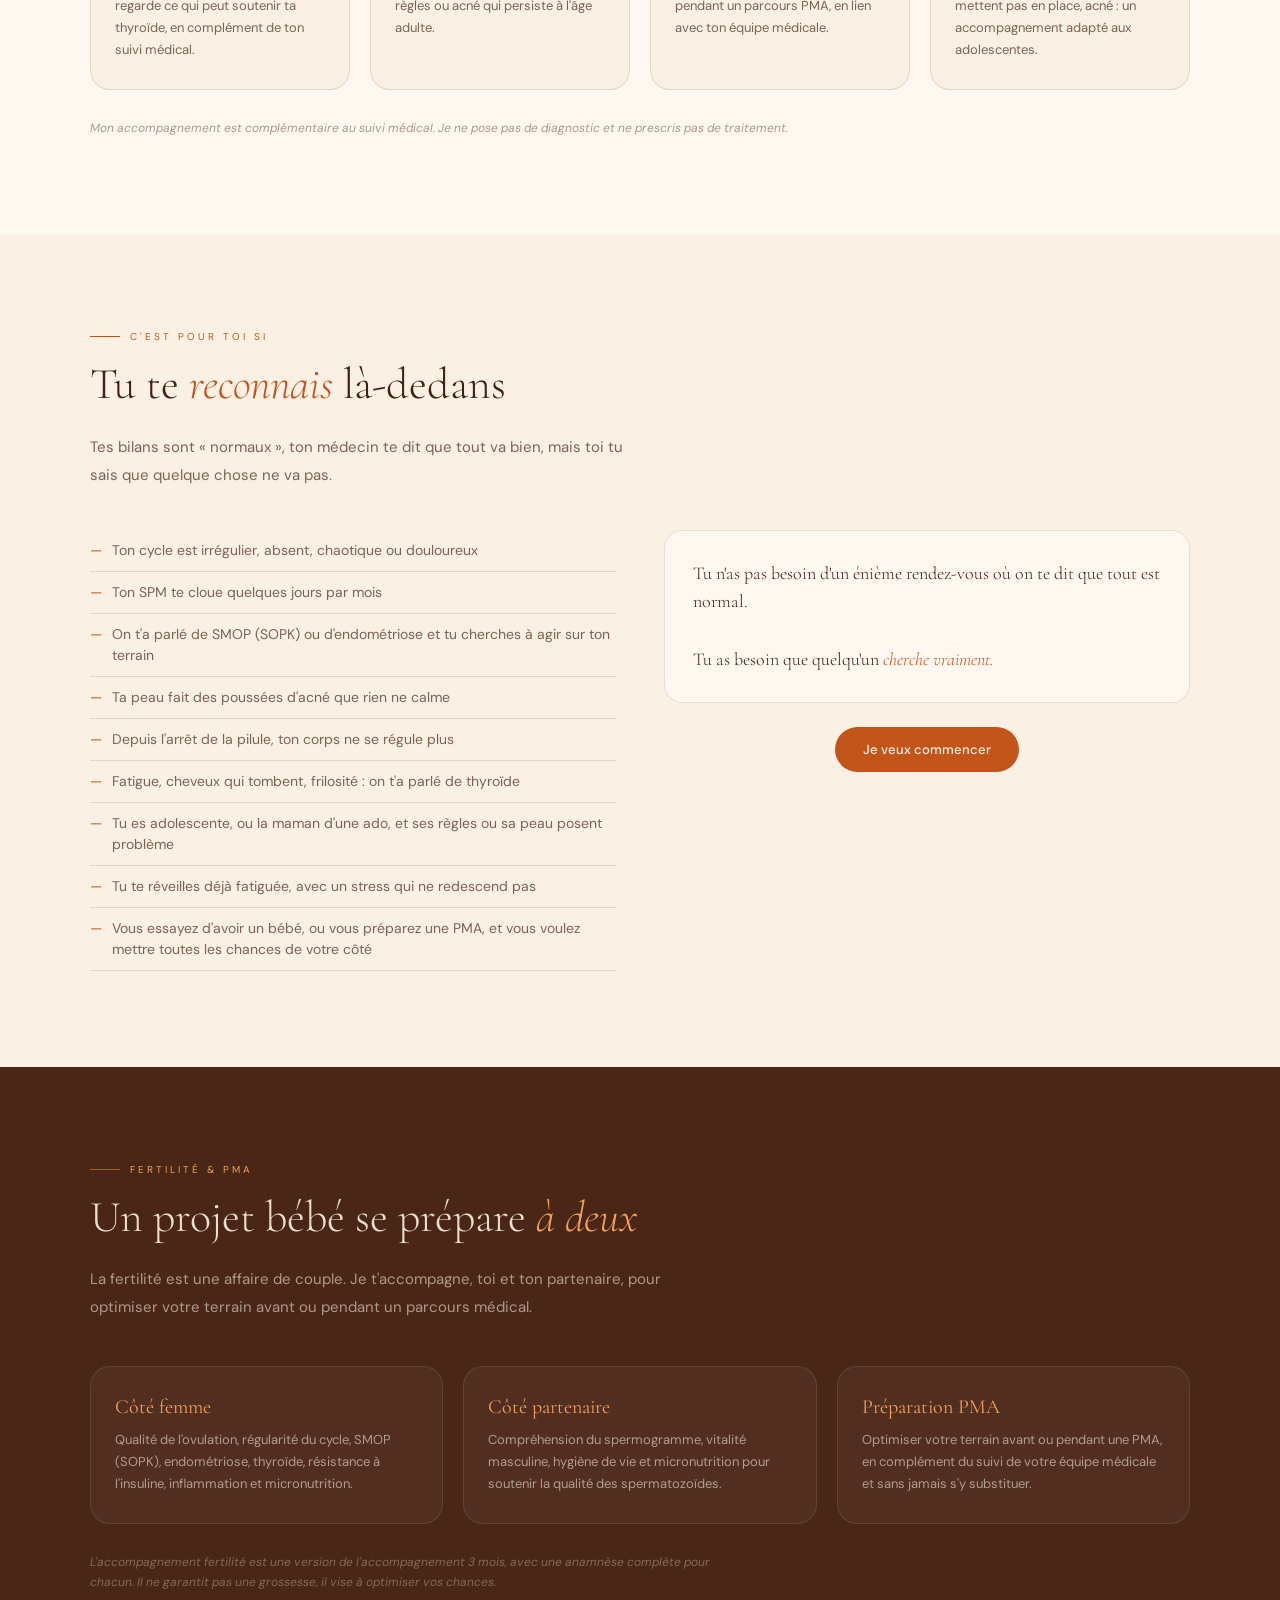
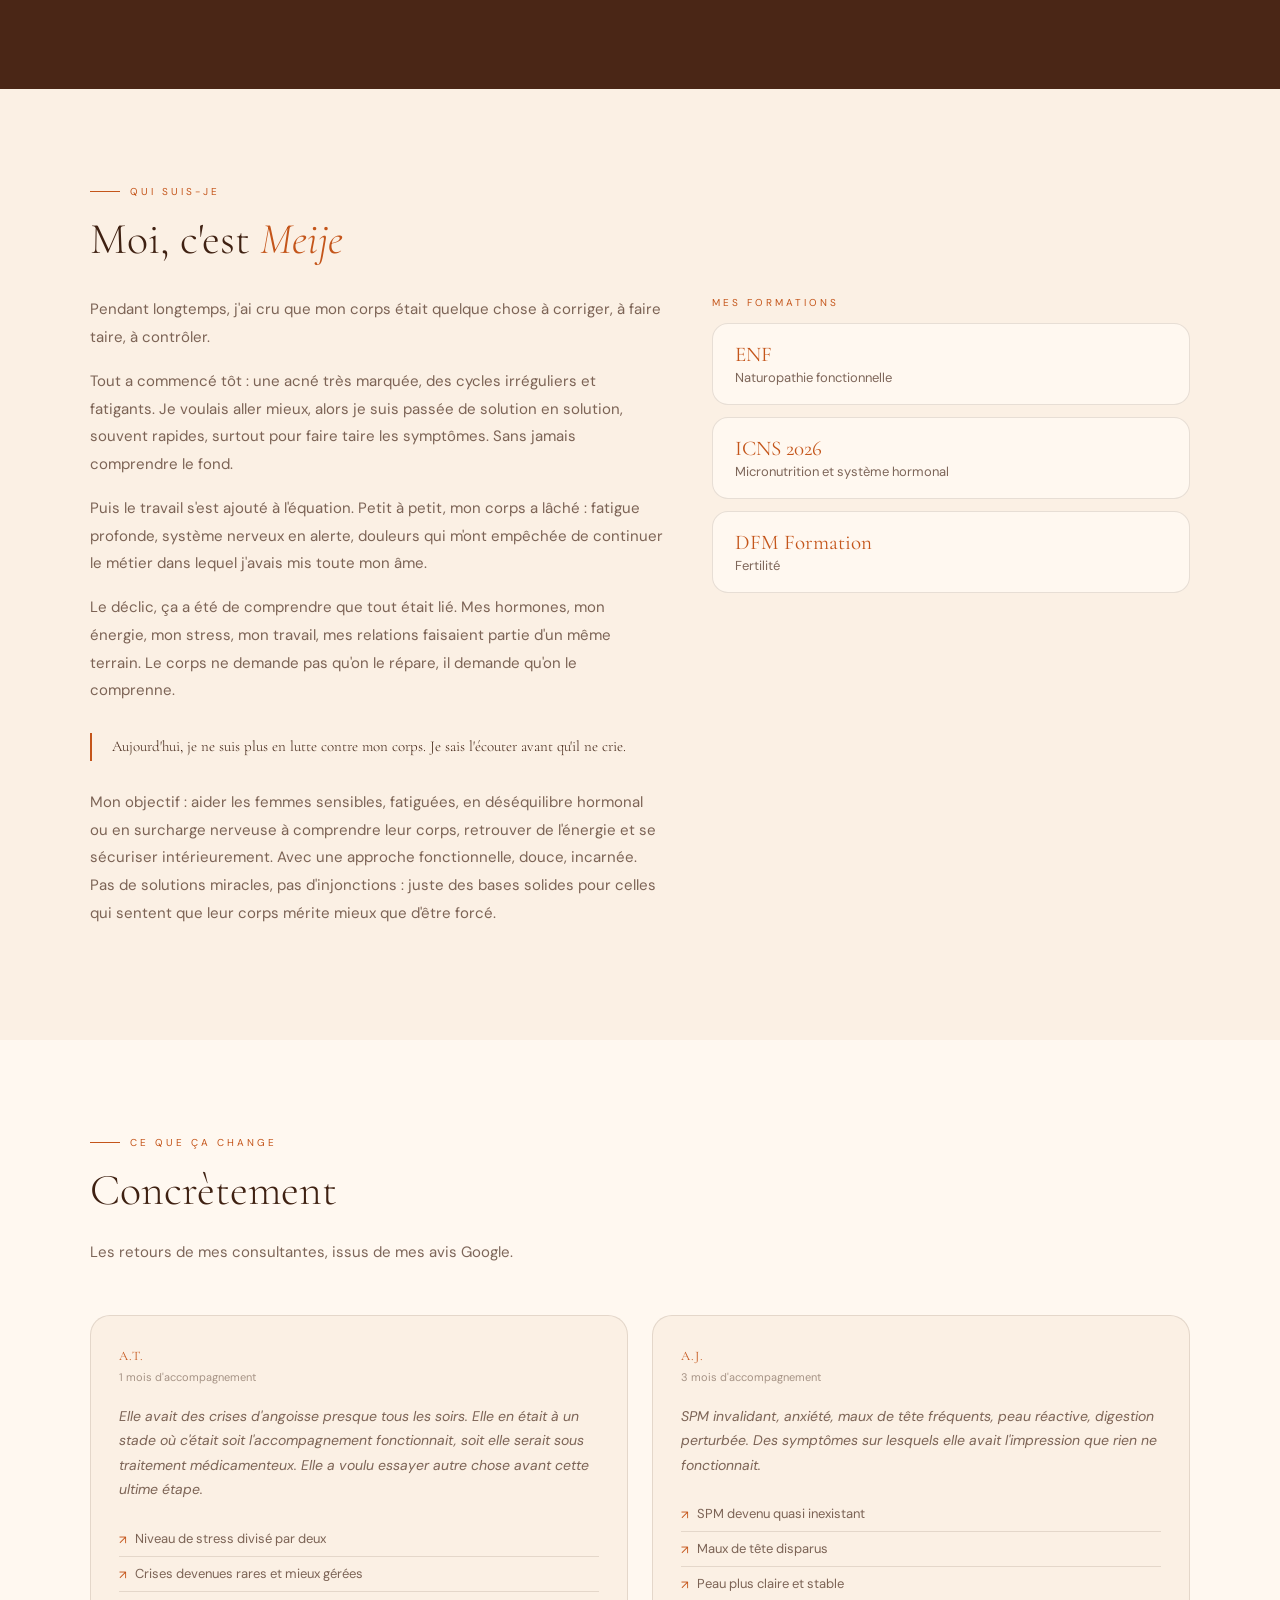
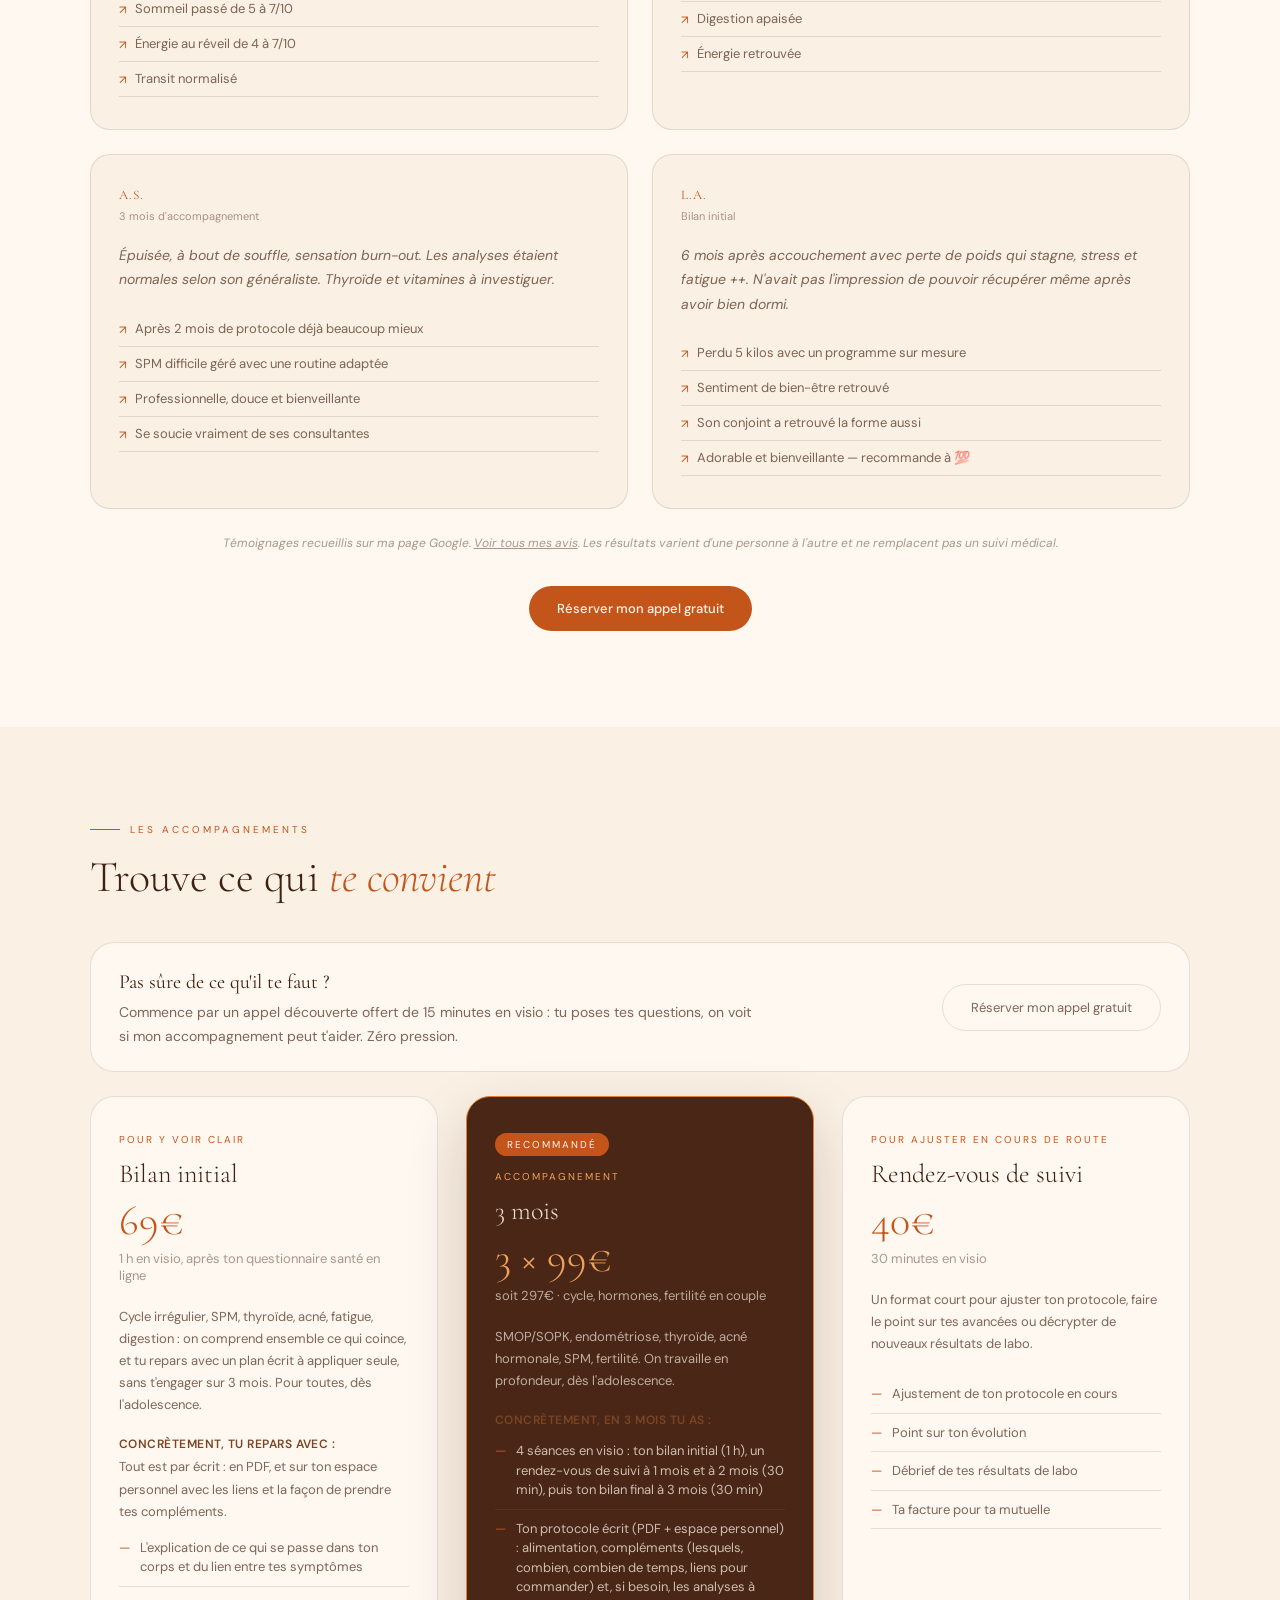
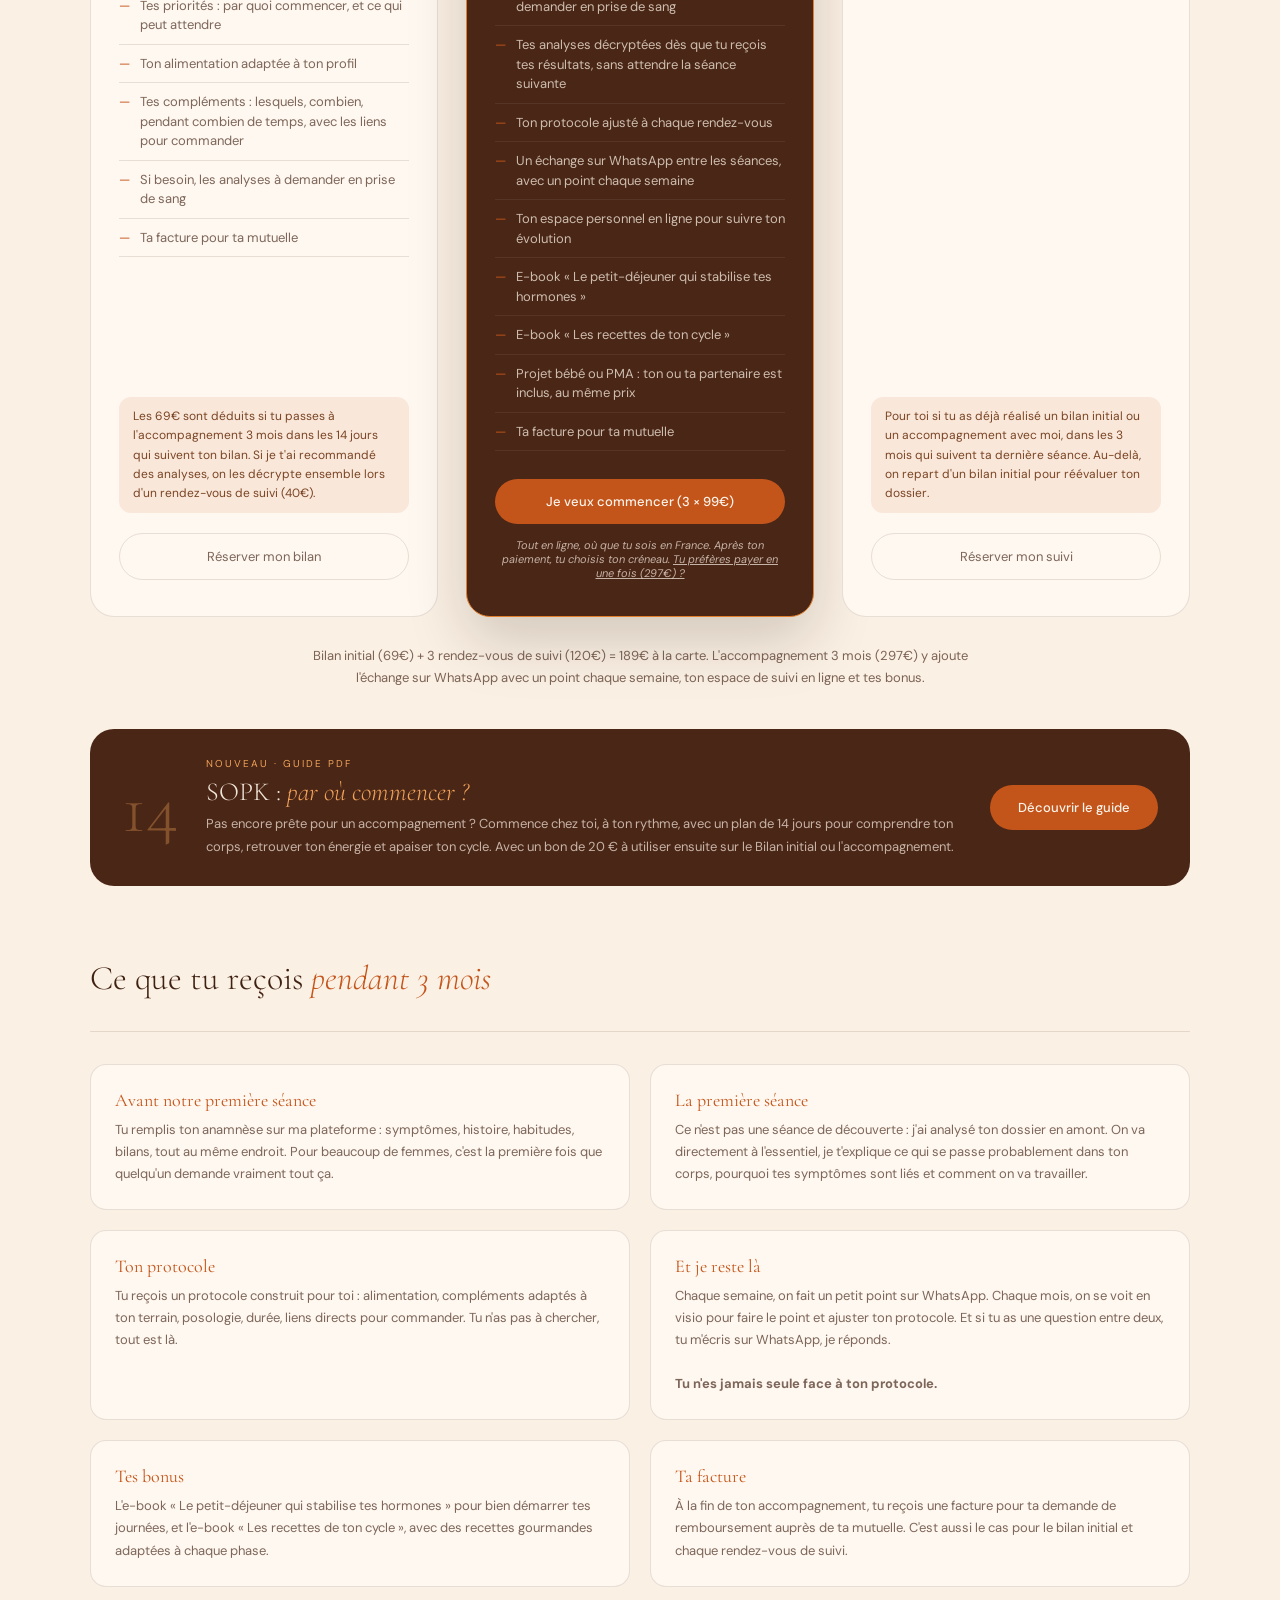
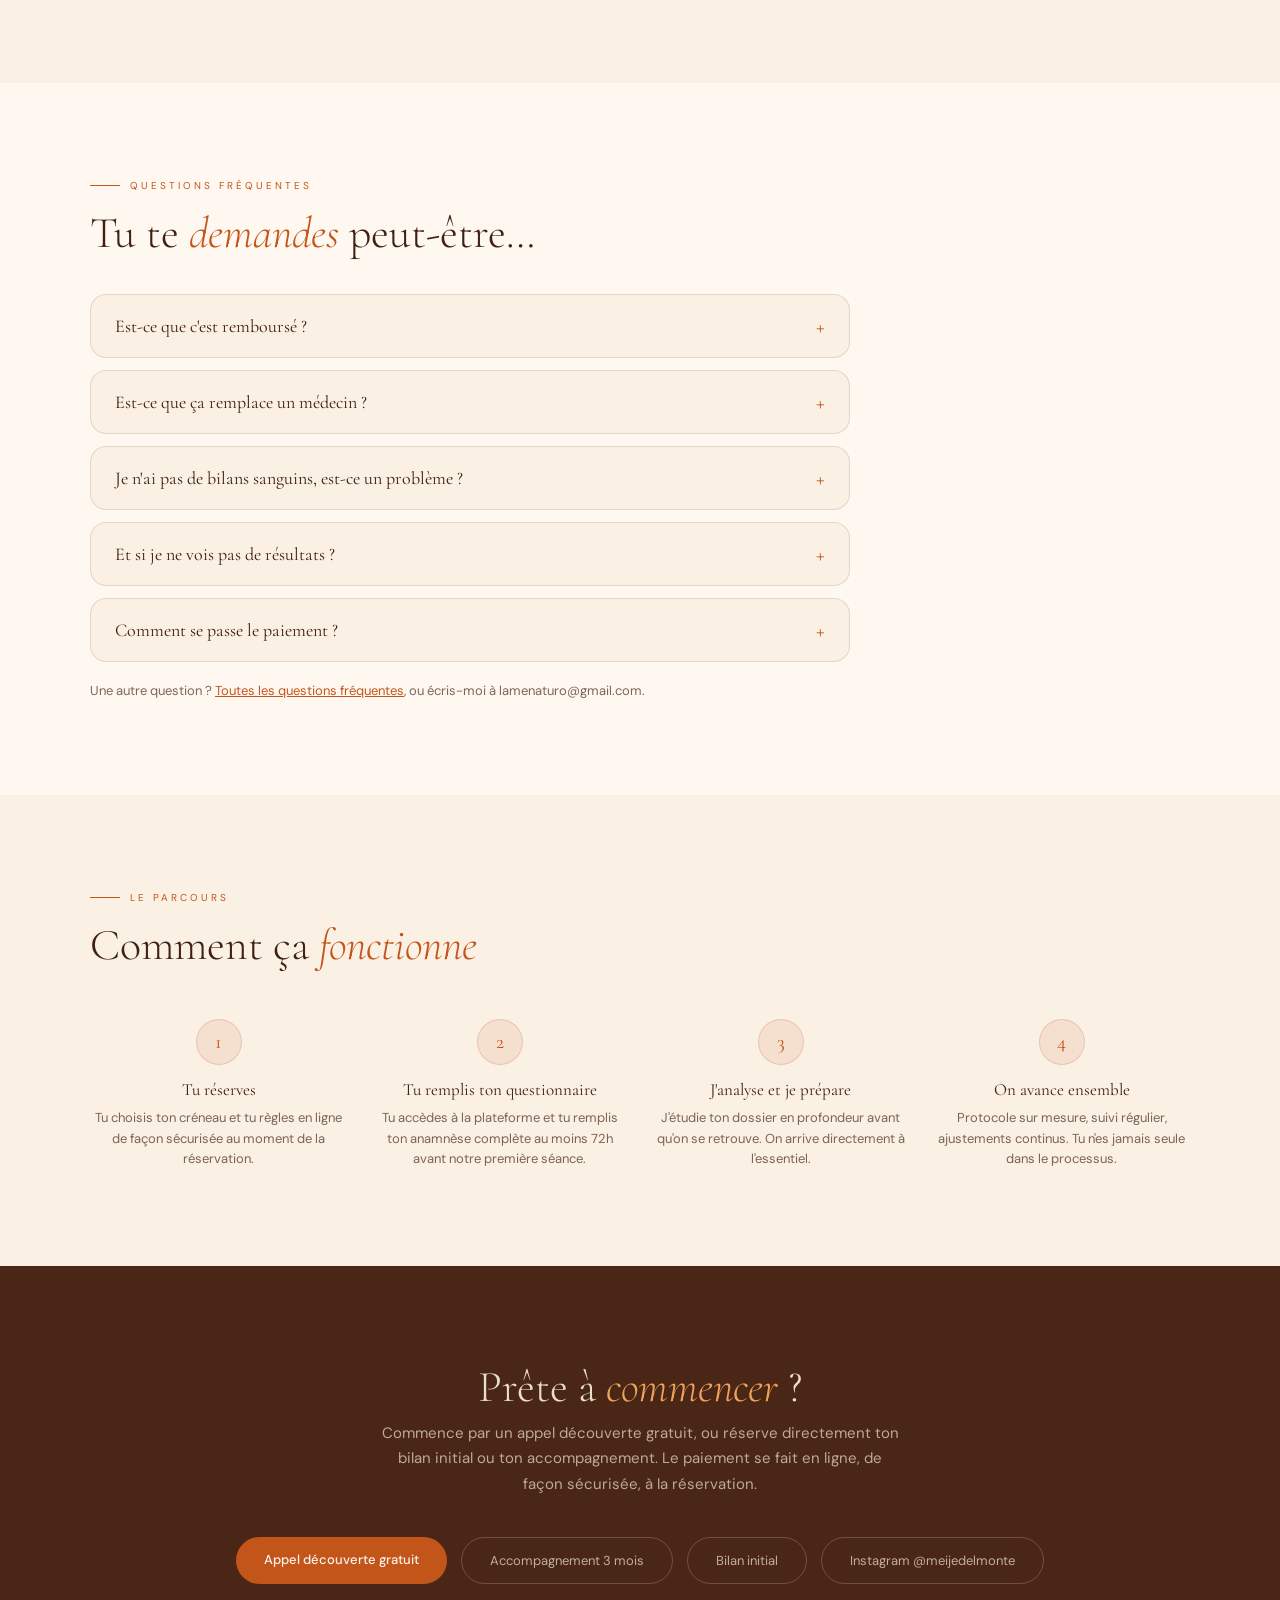
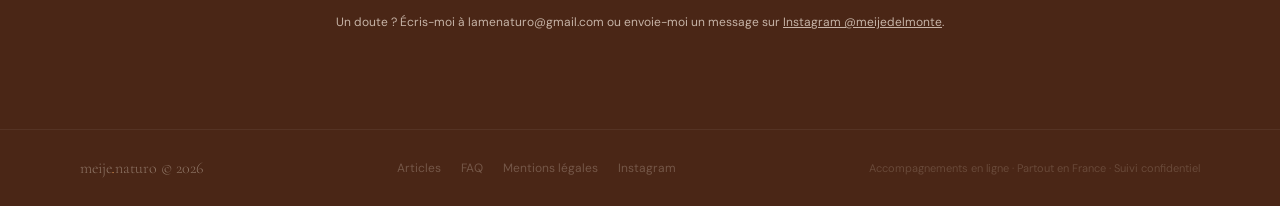
==== commit 6d47c3a7: "Instagram : liens mis à jour vers @meijedelmonte Co-Authored-By: Claude Opus 5.5 <noreply@anthropic." ====
--- a/index.html
+++ b/index.html
@@ -288,10 +288,10 @@
     <a href="#offre">Accompagnement</a>
     <a href="/guide-sopk.html">Guide SOPK</a>
     <a href="/blog/">Articles</a>
-    <a href="https://www.instagram.com/meije.naturo" target="_blank" rel="noopener">Instagram</a>
+    <a href="https://www.instagram.com/meijedelmonte" target="_blank" rel="noopener">Instagram</a>
   </div>
   <div class="nav-right">
-    <a href="https://www.instagram.com/meije.naturo" target="_blank" rel="noopener" class="nav-insta" aria-label="Instagram @meije.naturo">
+    <a href="https://www.instagram.com/meijedelmonte" target="_blank" rel="noopener" class="nav-insta" aria-label="Instagram @meijedelmonte">
       <svg viewBox="0 0 24 24" width="18" height="18" fill="none" stroke="currentColor" stroke-width="1.8" stroke-linecap="round" stroke-linejoin="round" aria-hidden="true"><rect x="3" y="3" width="18" height="18" rx="5"/><circle cx="12" cy="12" r="4"/><circle cx="17.5" cy="6.5" r="1" fill="currentColor" stroke="none"/></svg>
     </a>
     <a href="https://tidycal.com/meijenaturo/appel-decouverte-offert-15mn" target="_blank" rel="noopener" class="nav-cta">Appel gratuit</a>
@@ -689,9 +689,9 @@
       <a href="https://tidycal.com/meijenaturo/appel-decouverte-offert-15mn" target="_blank" rel="noopener" class="btn-p">Appel découverte gratuit</a>
       <a href="https://buy.stripe.com/eVq14naw012UbOtdLu0Ba02" target="_blank" rel="noopener" class="btn-g">Accompagnement 3 mois</a>
       <a href="https://tidycal.com/meijenaturo/bilan-initial" target="_blank" rel="noopener" class="btn-g">Bilan initial</a>
-      <a href="https://www.instagram.com/meije.naturo" target="_blank" rel="noopener" class="btn-g">Instagram @meije.naturo</a>
-    </div>
-    <p class="contact-note fu">Un doute ? Écris-moi à lamenaturo@gmail.com ou envoie-moi un message sur <a href="https://www.instagram.com/meije.naturo" target="_blank" rel="noopener" style="text-decoration:underline;">Instagram @meije.naturo</a>.</p>
+      <a href="https://www.instagram.com/meijedelmonte" target="_blank" rel="noopener" class="btn-g">Instagram @meijedelmonte</a>
+    </div>
+    <p class="contact-note fu">Un doute ? Écris-moi à lamenaturo@gmail.com ou envoie-moi un message sur <a href="https://www.instagram.com/meijedelmonte" target="_blank" rel="noopener" style="text-decoration:underline;">Instagram @meijedelmonte</a>.</p>
   </div>
 </section>
 
@@ -701,7 +701,7 @@
     <a href="/blog/">Articles</a>
     <a href="/faq.html">FAQ</a>
     <a href="/cgv.html">Mentions légales</a>
-    <a href="https://www.instagram.com/meije.naturo" target="_blank" rel="noopener">Instagram</a>
+    <a href="https://www.instagram.com/meijedelmonte" target="_blank" rel="noopener">Instagram</a>
   </div>
   <p class="fmention">Accompagnements en ligne · Partout en France · Suivi confidentiel</p>
 </footer>
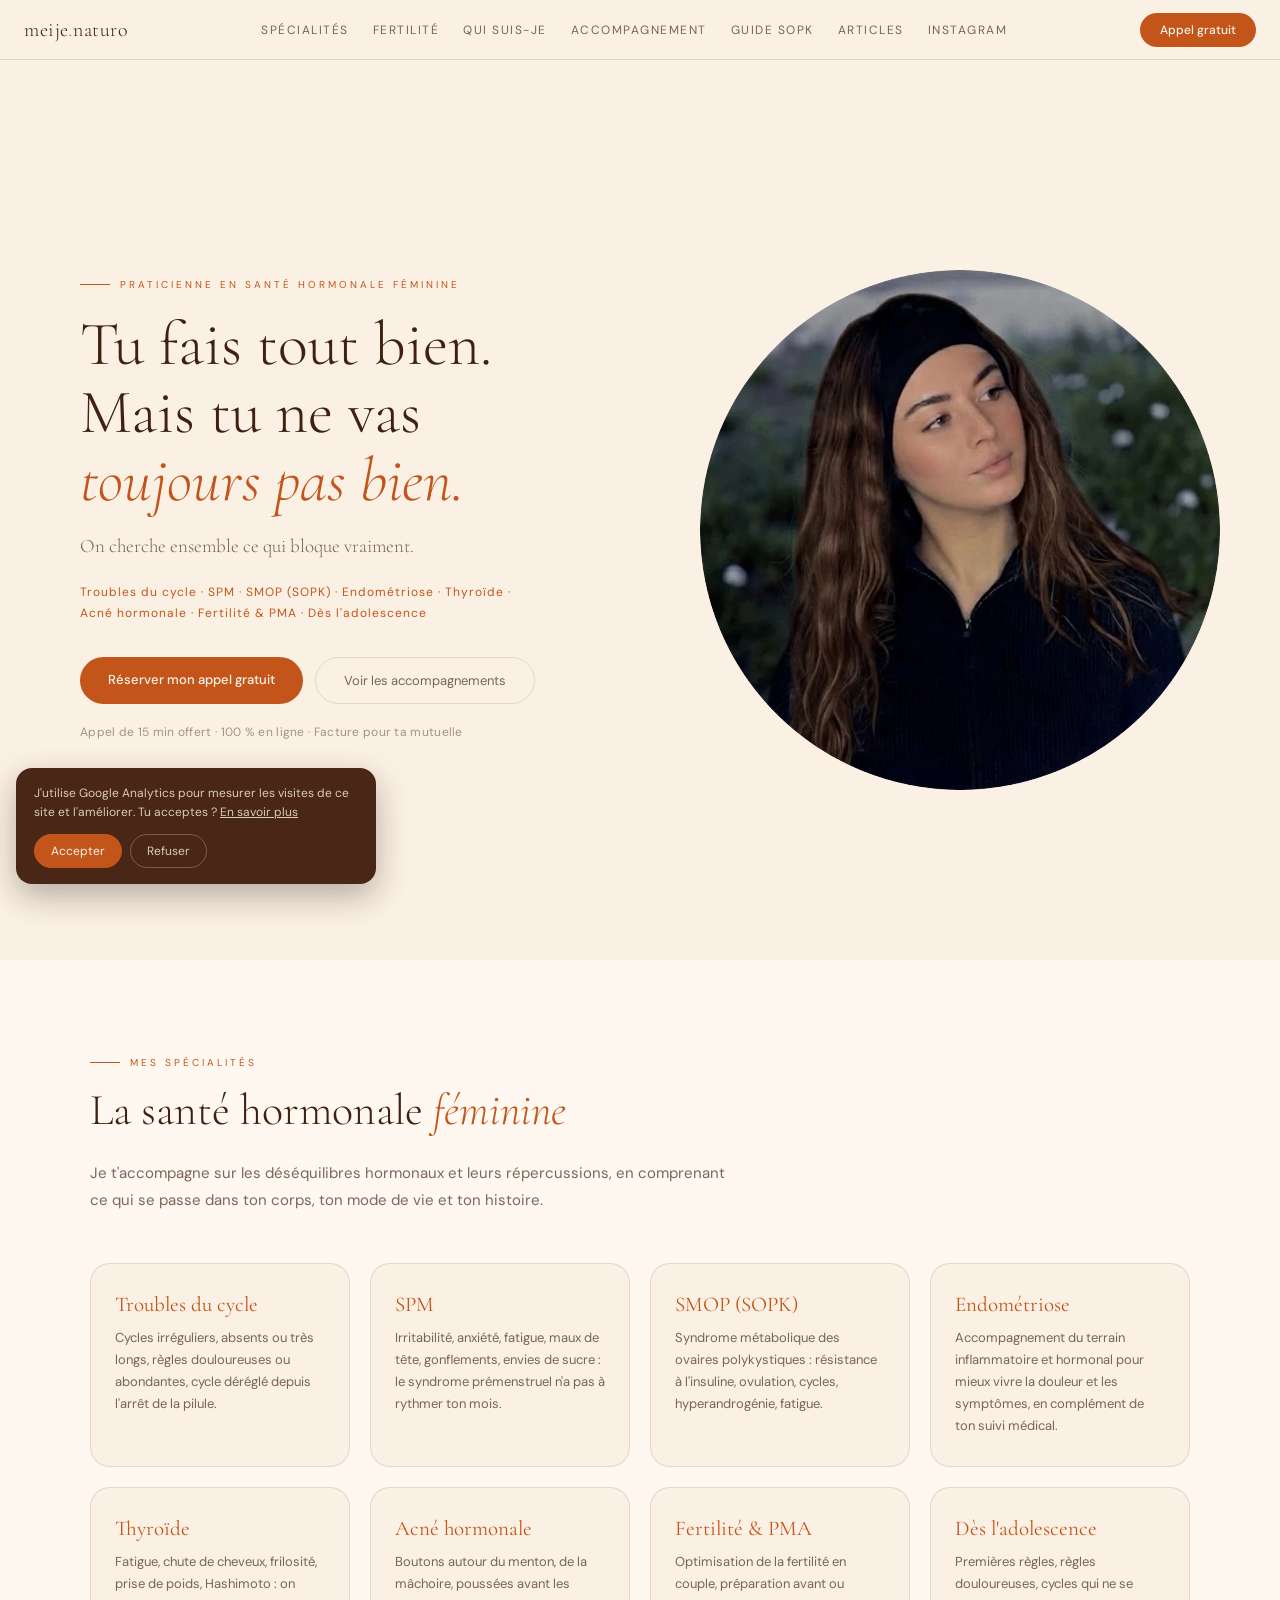
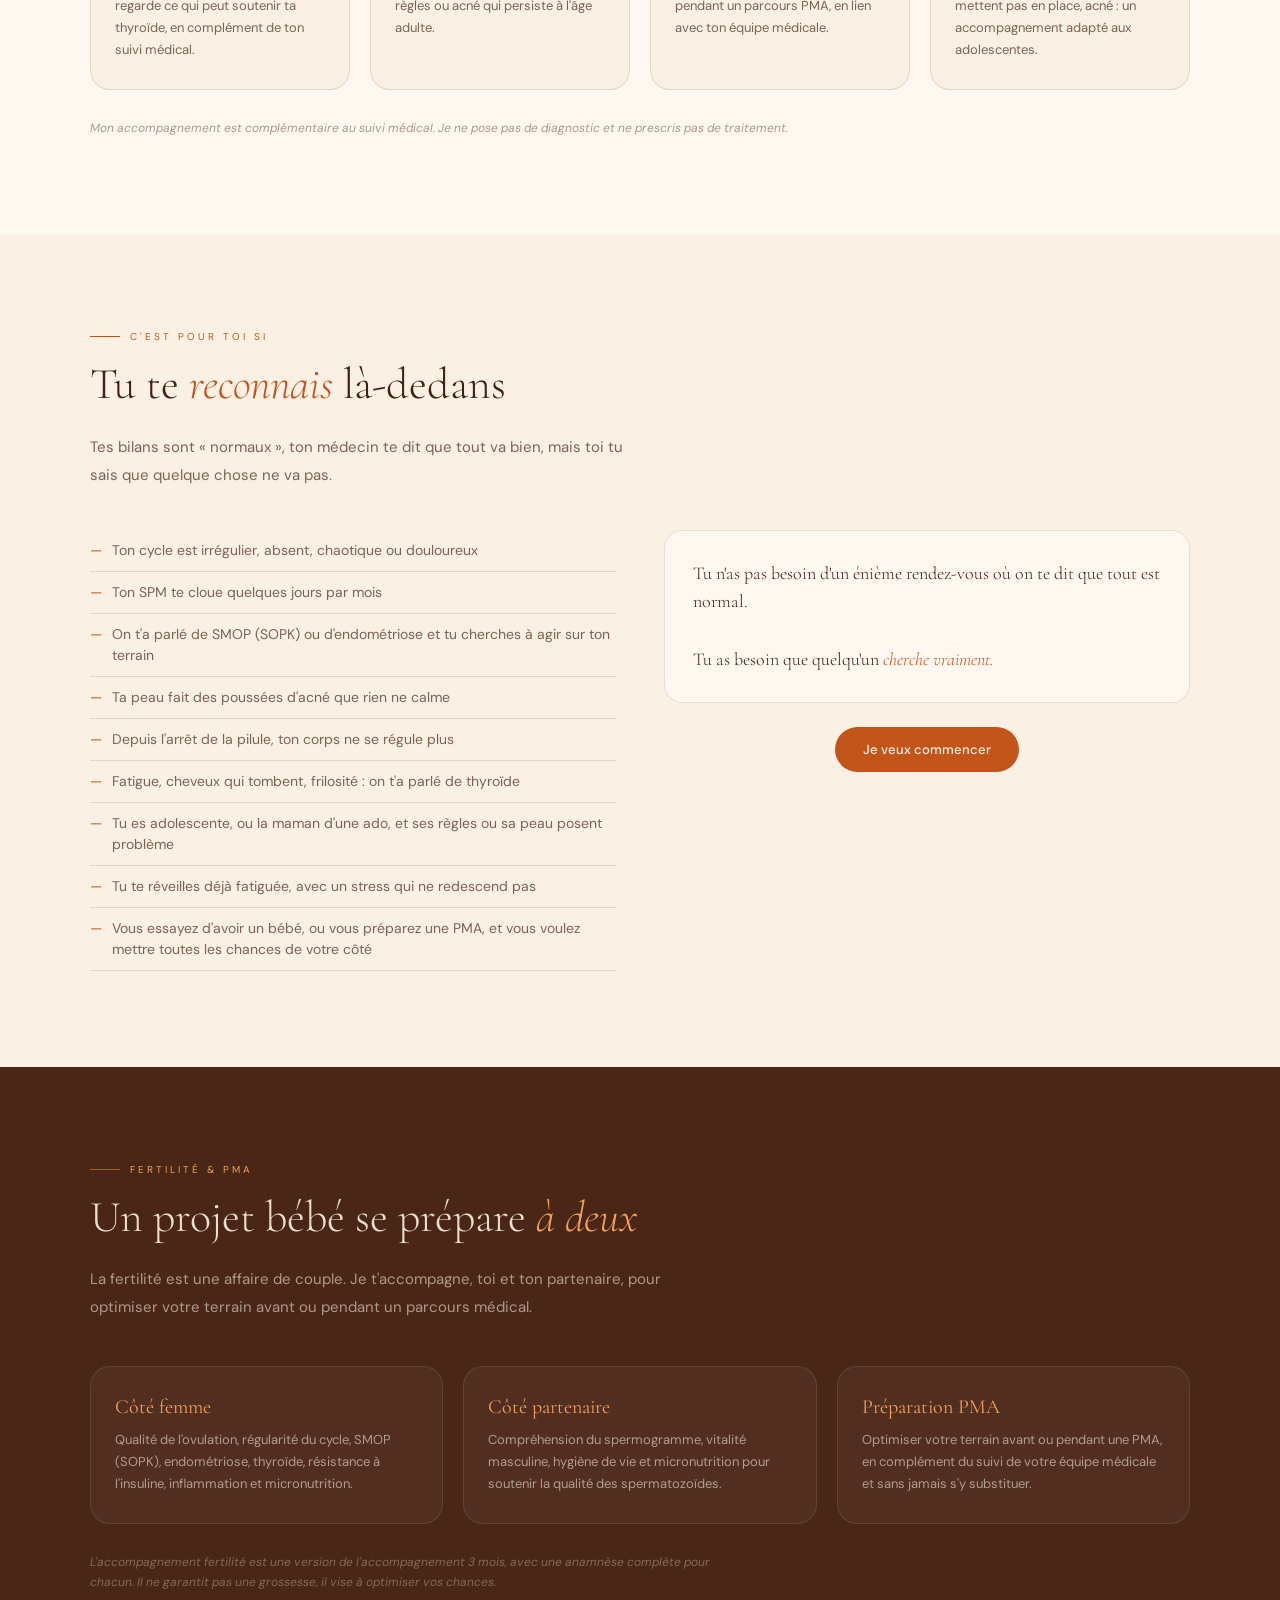
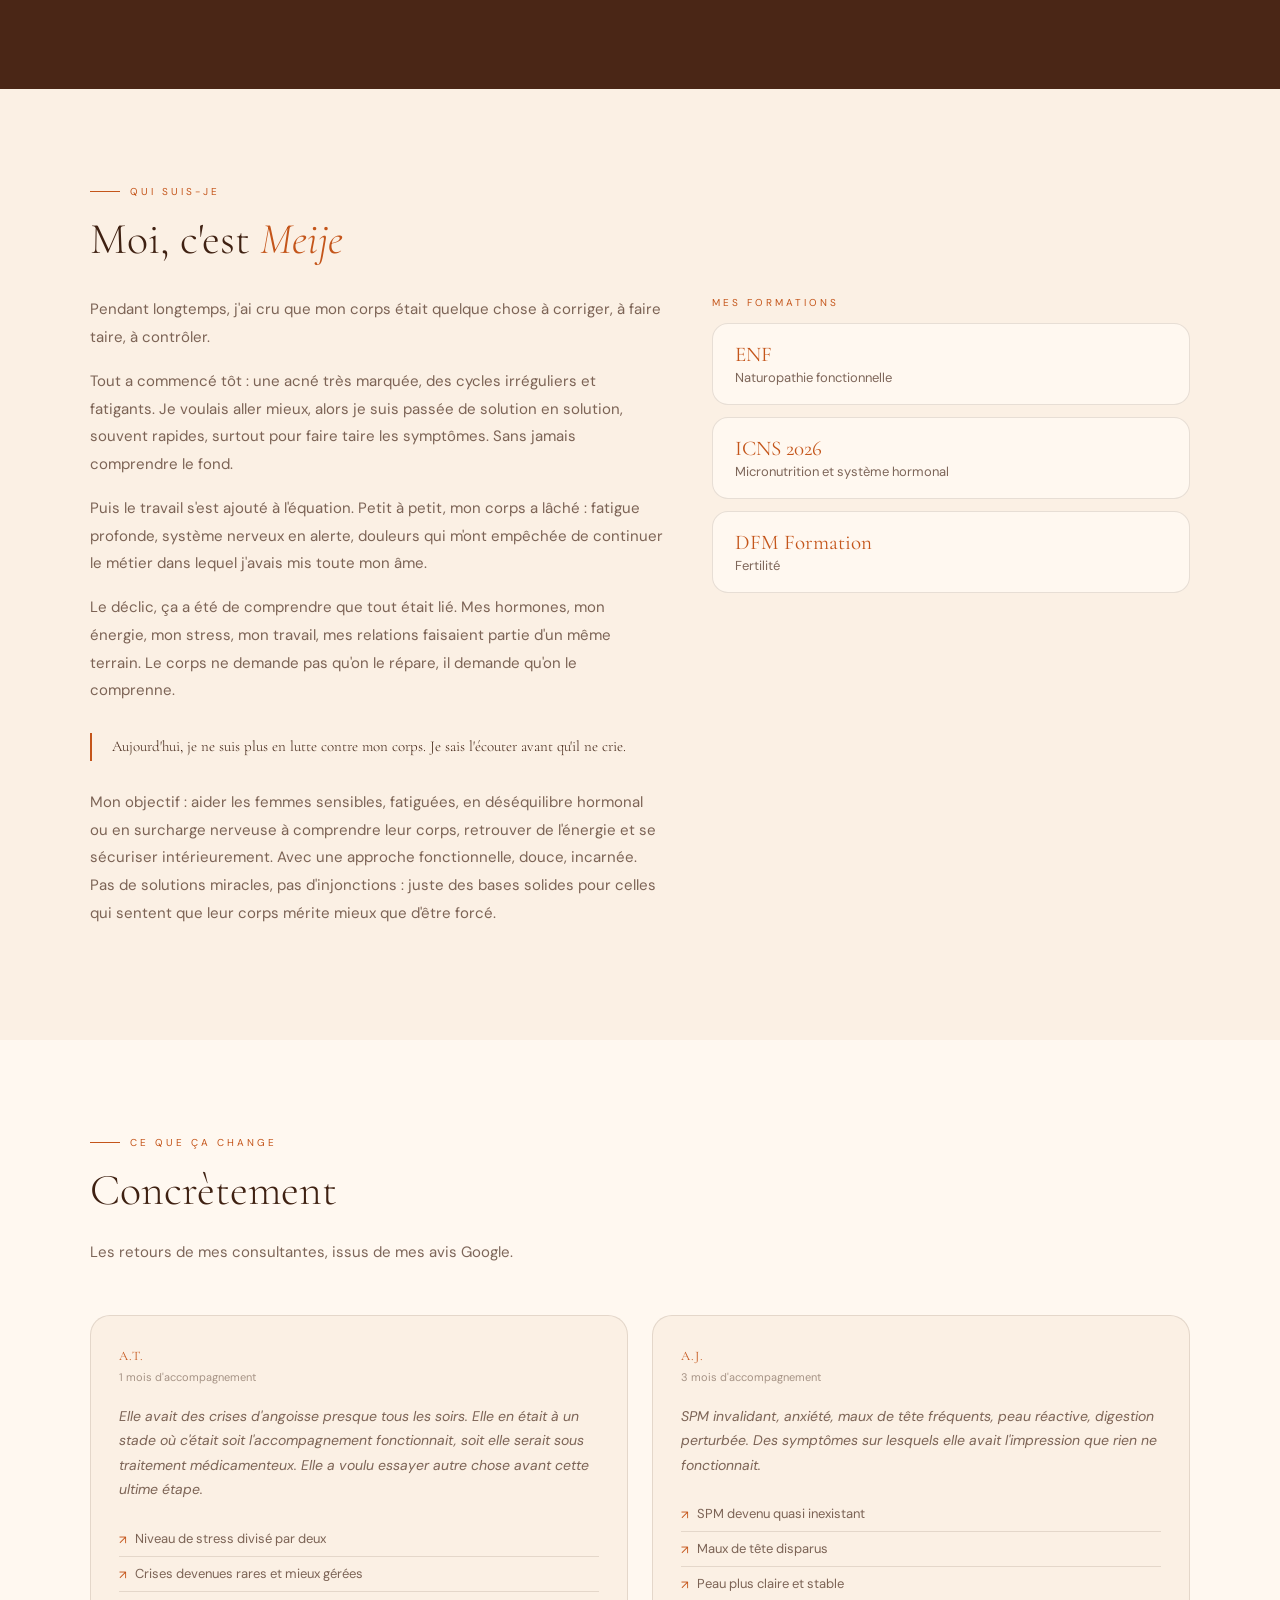
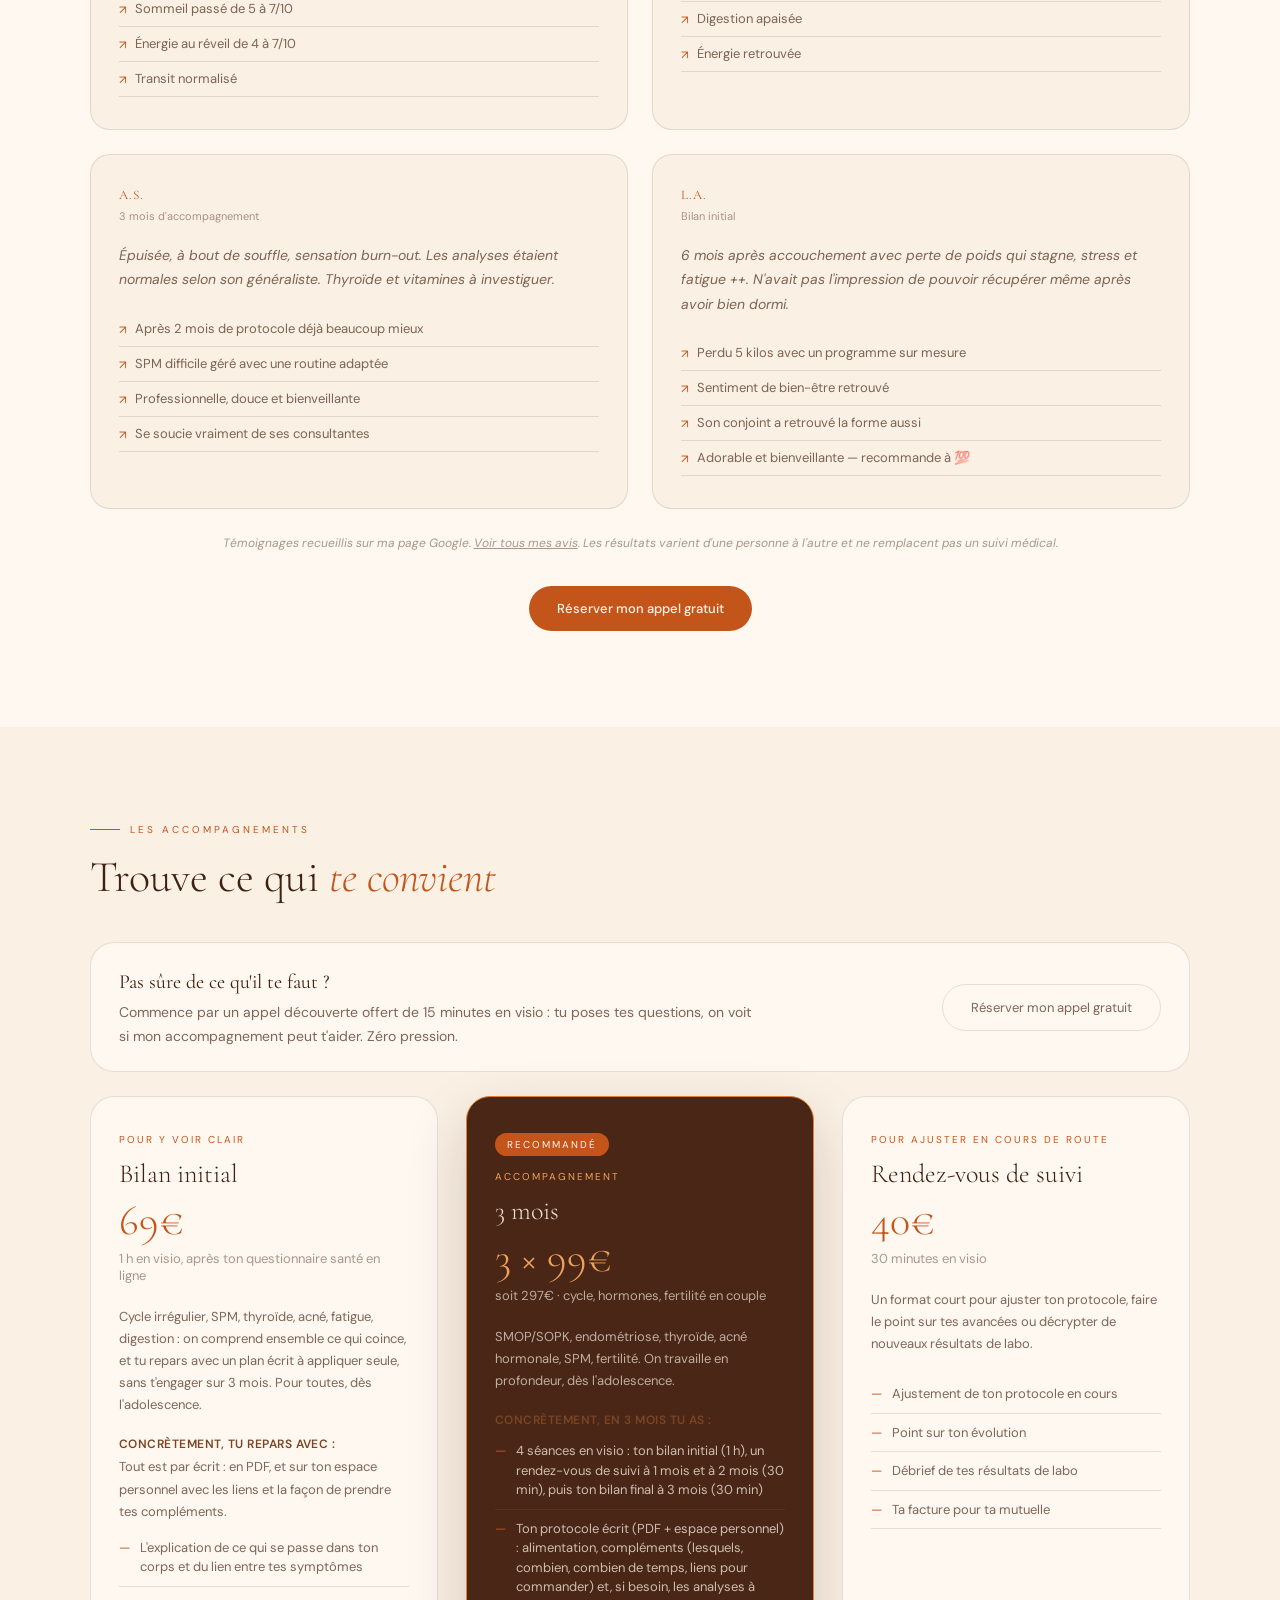
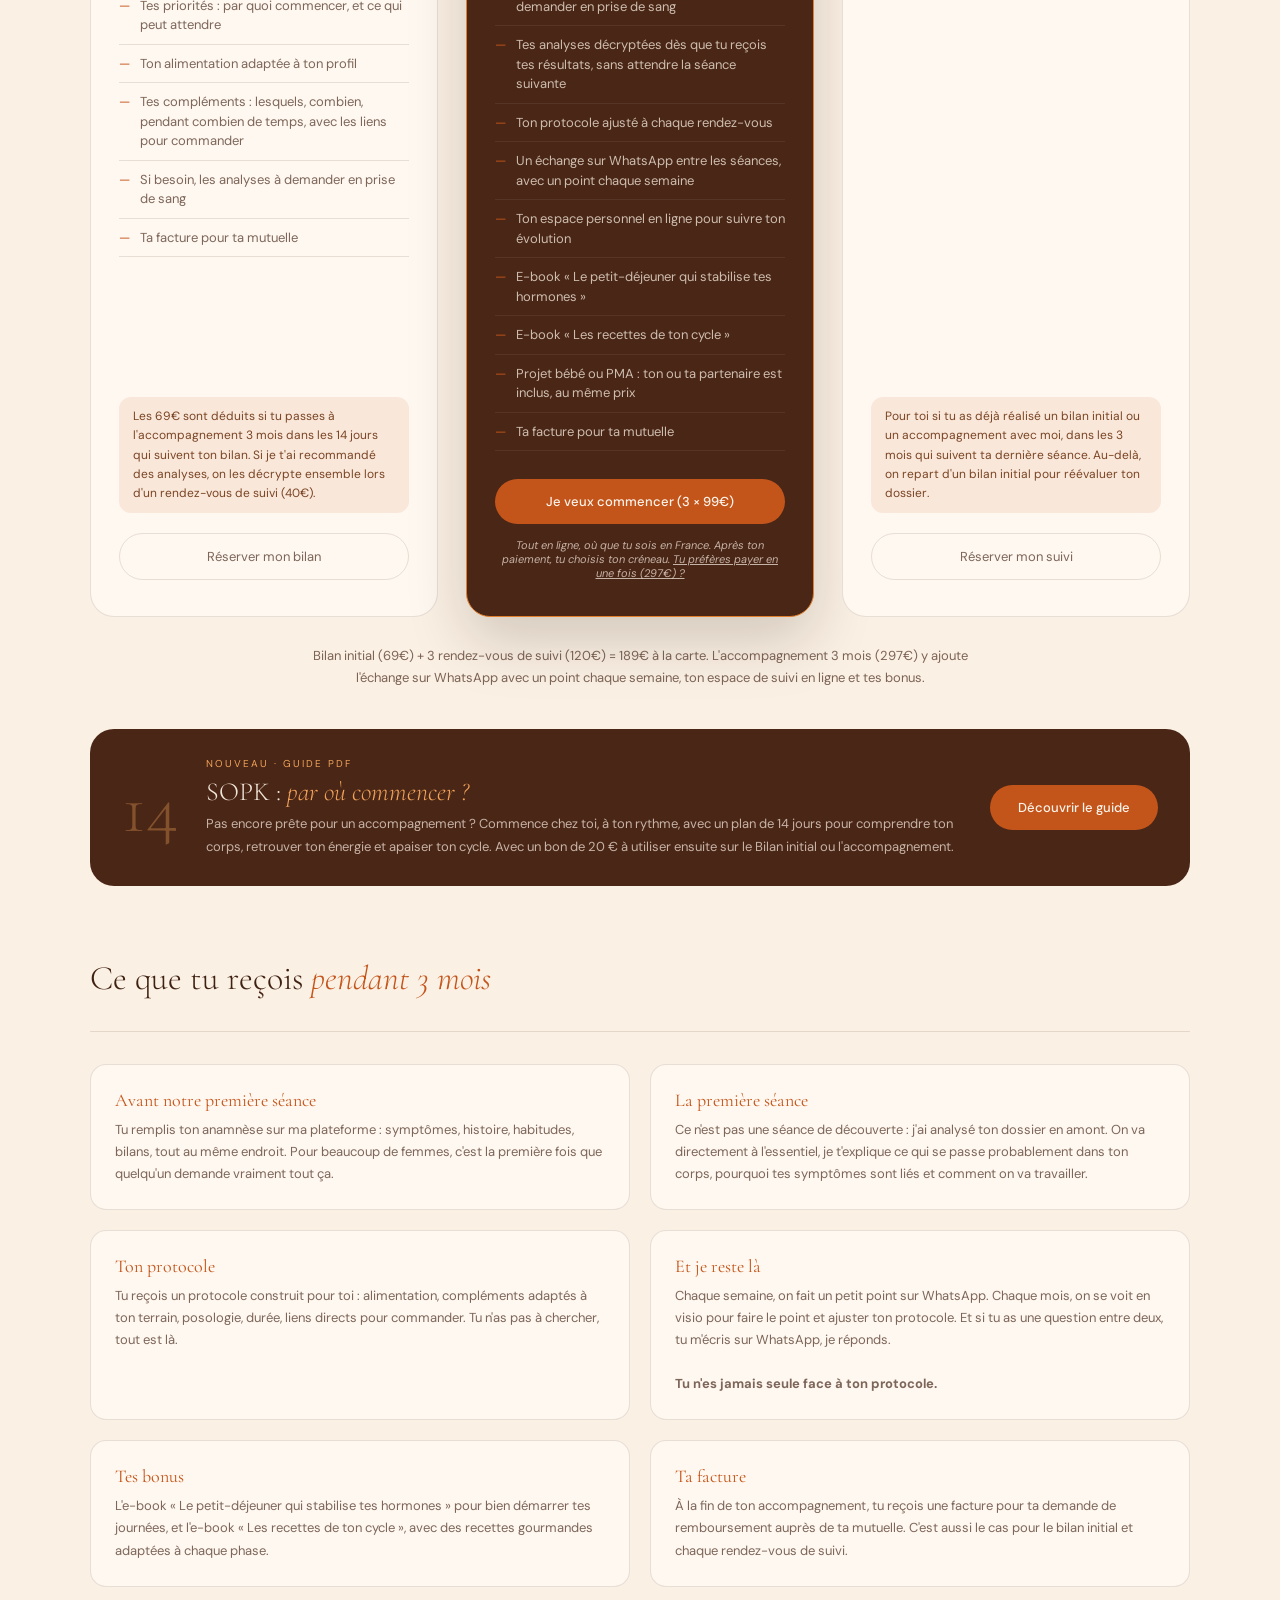
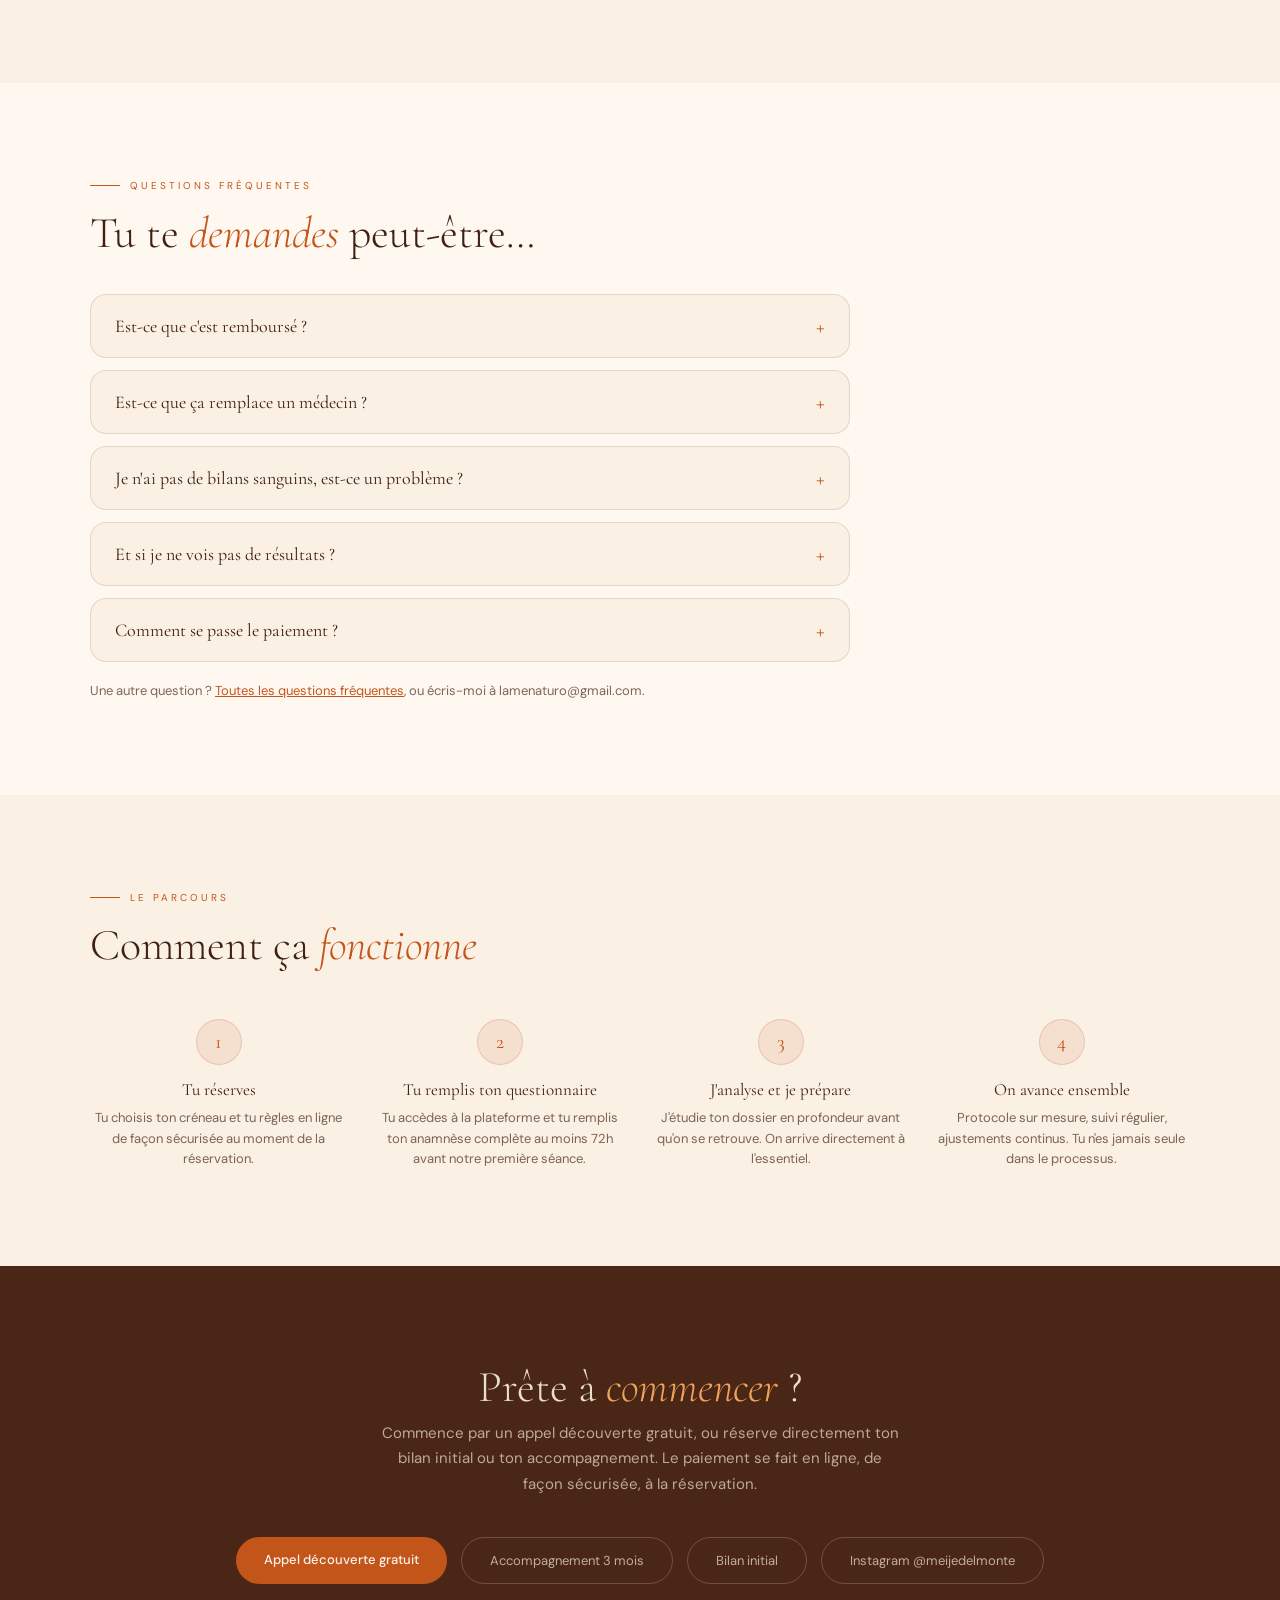
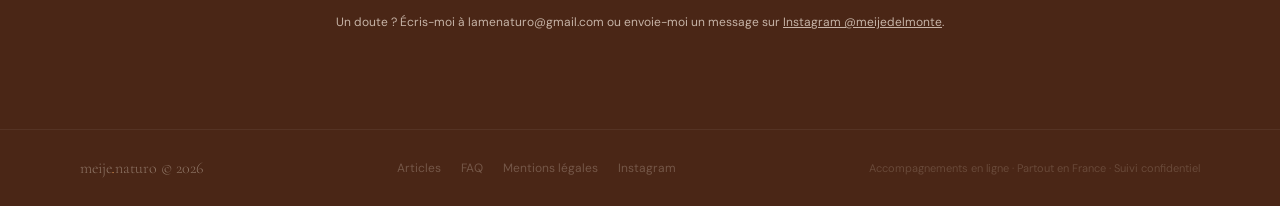
==== commit 62454c7e: "Titre : Praticienne en santé hormonale féminine (remplace naturopathe fonctionnelle) Co-Authored-By:" ====
--- a/index.html
+++ b/index.html
@@ -3,13 +3,13 @@
 <head>
   <meta charset="utf-8" />
   <meta name="viewport" content="width=device-width, initial-scale=1" />
-  <meta name="description" content="Meije Delmonte — Naturopathe fonctionnelle spécialisée en santé hormonale féminine : troubles du cycle, SPM, SMOP (SOPK), endométriose, thyroïde, acné hormonale, fertilité et préparation à la PMA, de l'adolescence à la ménopause. Accompagnements en ligne, partout en France." />
+  <meta name="description" content="Meije Delmonte — Praticienne en santé hormonale féminine, formée en naturopathie fonctionnelle : troubles du cycle, SPM, SMOP (SOPK), endométriose, thyroïde, acné hormonale, fertilité et préparation à la PMA, de l'adolescence à la ménopause. Accompagnements en ligne, partout en France." />
   <title>Meije Naturo — Santé hormonale féminine &amp; Fertilité</title>
   <meta property="og:type" content="website" />
   <meta property="og:locale" content="fr_FR" />
   <meta property="og:site_name" content="Meije Naturo" />
   <meta property="og:title" content="Meije Naturo — Santé hormonale féminine &amp; Fertilité" />
-  <meta property="og:description" content="Naturopathe fonctionnelle spécialisée en santé hormonale féminine, dès l'adolescence. Appel découverte gratuit, accompagnements en visio partout en France." />
+  <meta property="og:description" content="Praticienne en santé hormonale féminine, dès l'adolescence. Appel découverte gratuit, accompagnements en visio partout en France." />
   <meta property="og:url" content="https://meijenaturo.fr/" />
   <meta property="og:image" content="https://meijenaturo.fr/meije.jpg" />
   <meta name="twitter:card" content="summary_large_image" />
@@ -301,7 +301,7 @@
 <!-- HERO -->
 <div id="home" class="hero">
   <div class="hero-content fu vis">
-    <p class="eyebrow">Naturopathie fonctionnelle</p>
+    <p class="eyebrow">Praticienne en santé hormonale féminine</p>
     <h1>Tu fais tout bien.<br>Mais tu ne vas<br><em>toujours pas bien.</em></h1>
     <p class="hero-sub">On cherche ensemble ce qui bloque vraiment.</p>
     <p class="hero-tags">Troubles du cycle · SPM · SMOP (SOPK) · Endométriose · Thyroïde · Acné hormonale · Fertilité &amp; PMA · Dès l'adolescence</p>
@@ -312,7 +312,7 @@
     <p class="hero-reassure">Appel de 15 min offert · 100 % en ligne · Facture pour ta mutuelle</p>
   </div>
   <div class="hero-img">
-    <img src="meije-rond.webp" width="800" height="800" alt="Meije Delmonte — Naturopathe fonctionnelle" />
+    <img src="meije-rond.webp" width="800" height="800" alt="Meije Delmonte — Praticienne en santé hormonale féminine" />
   </div>
 </div>
 
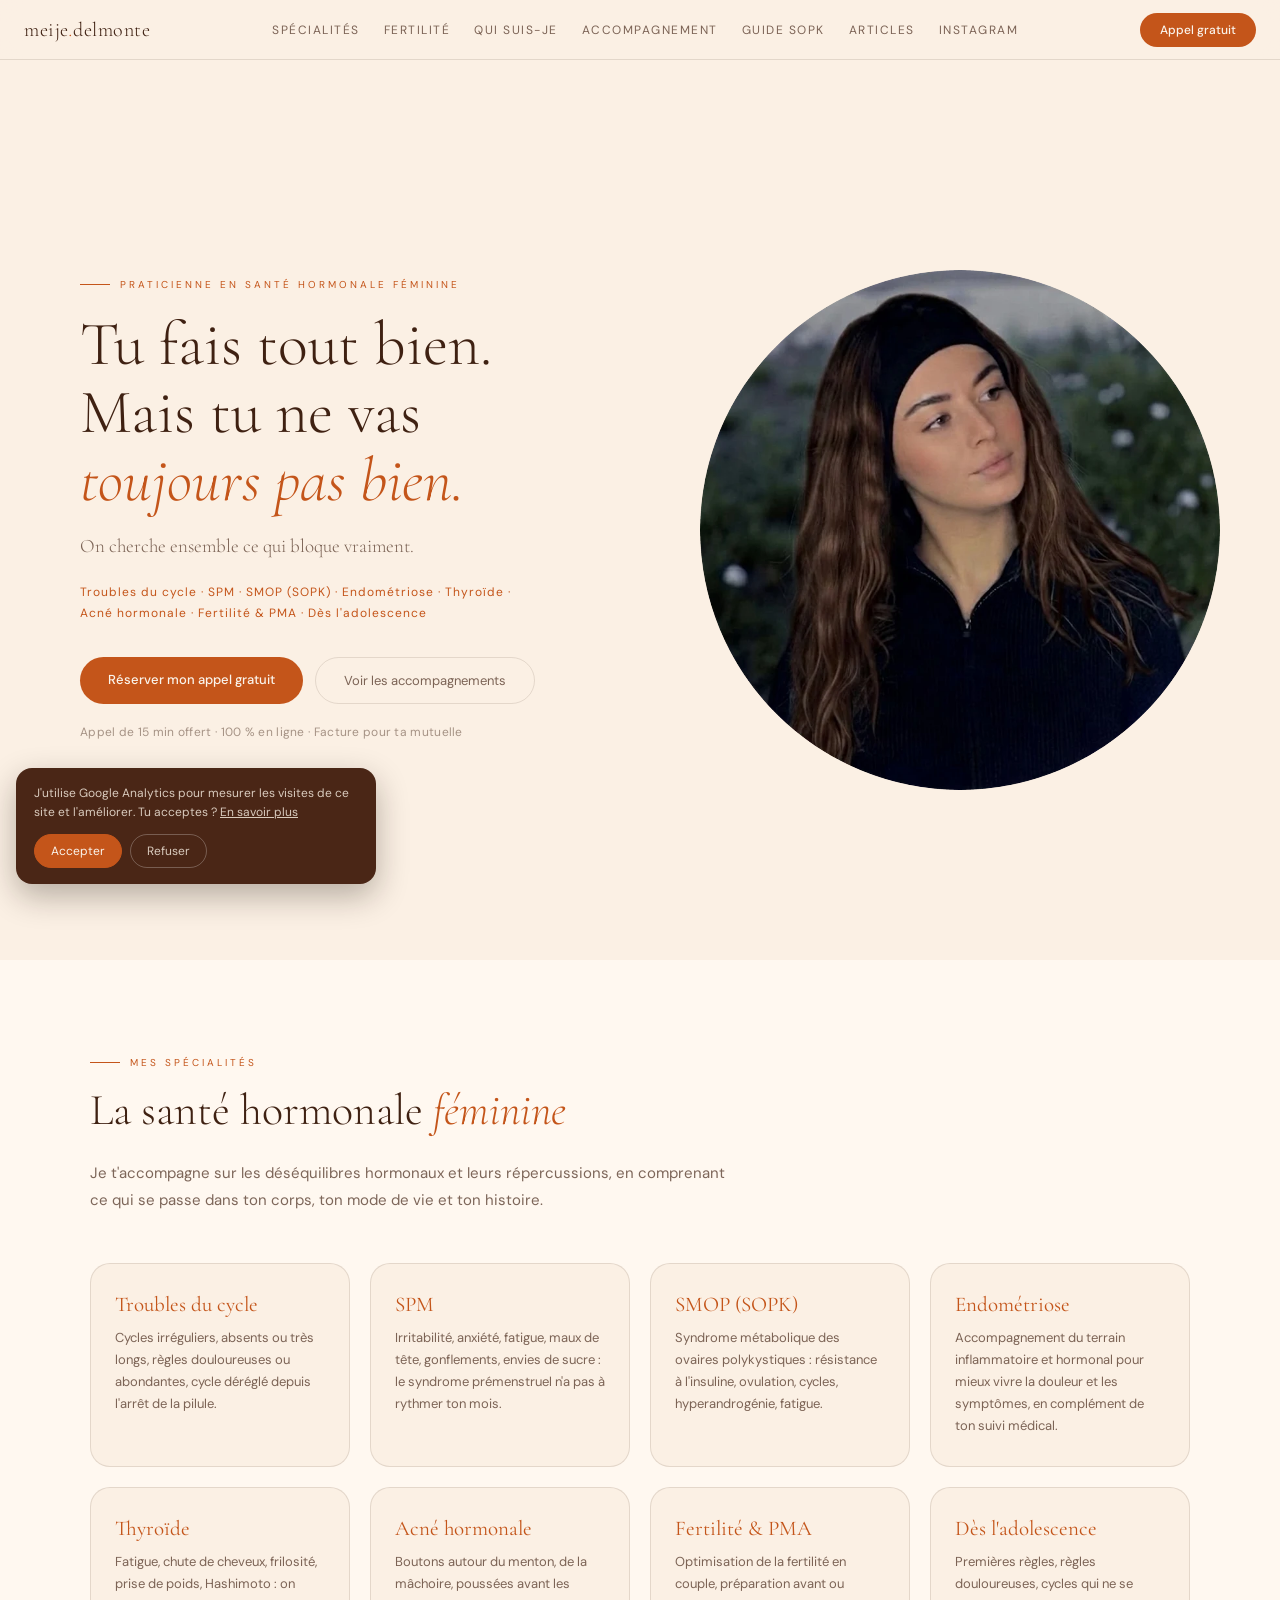
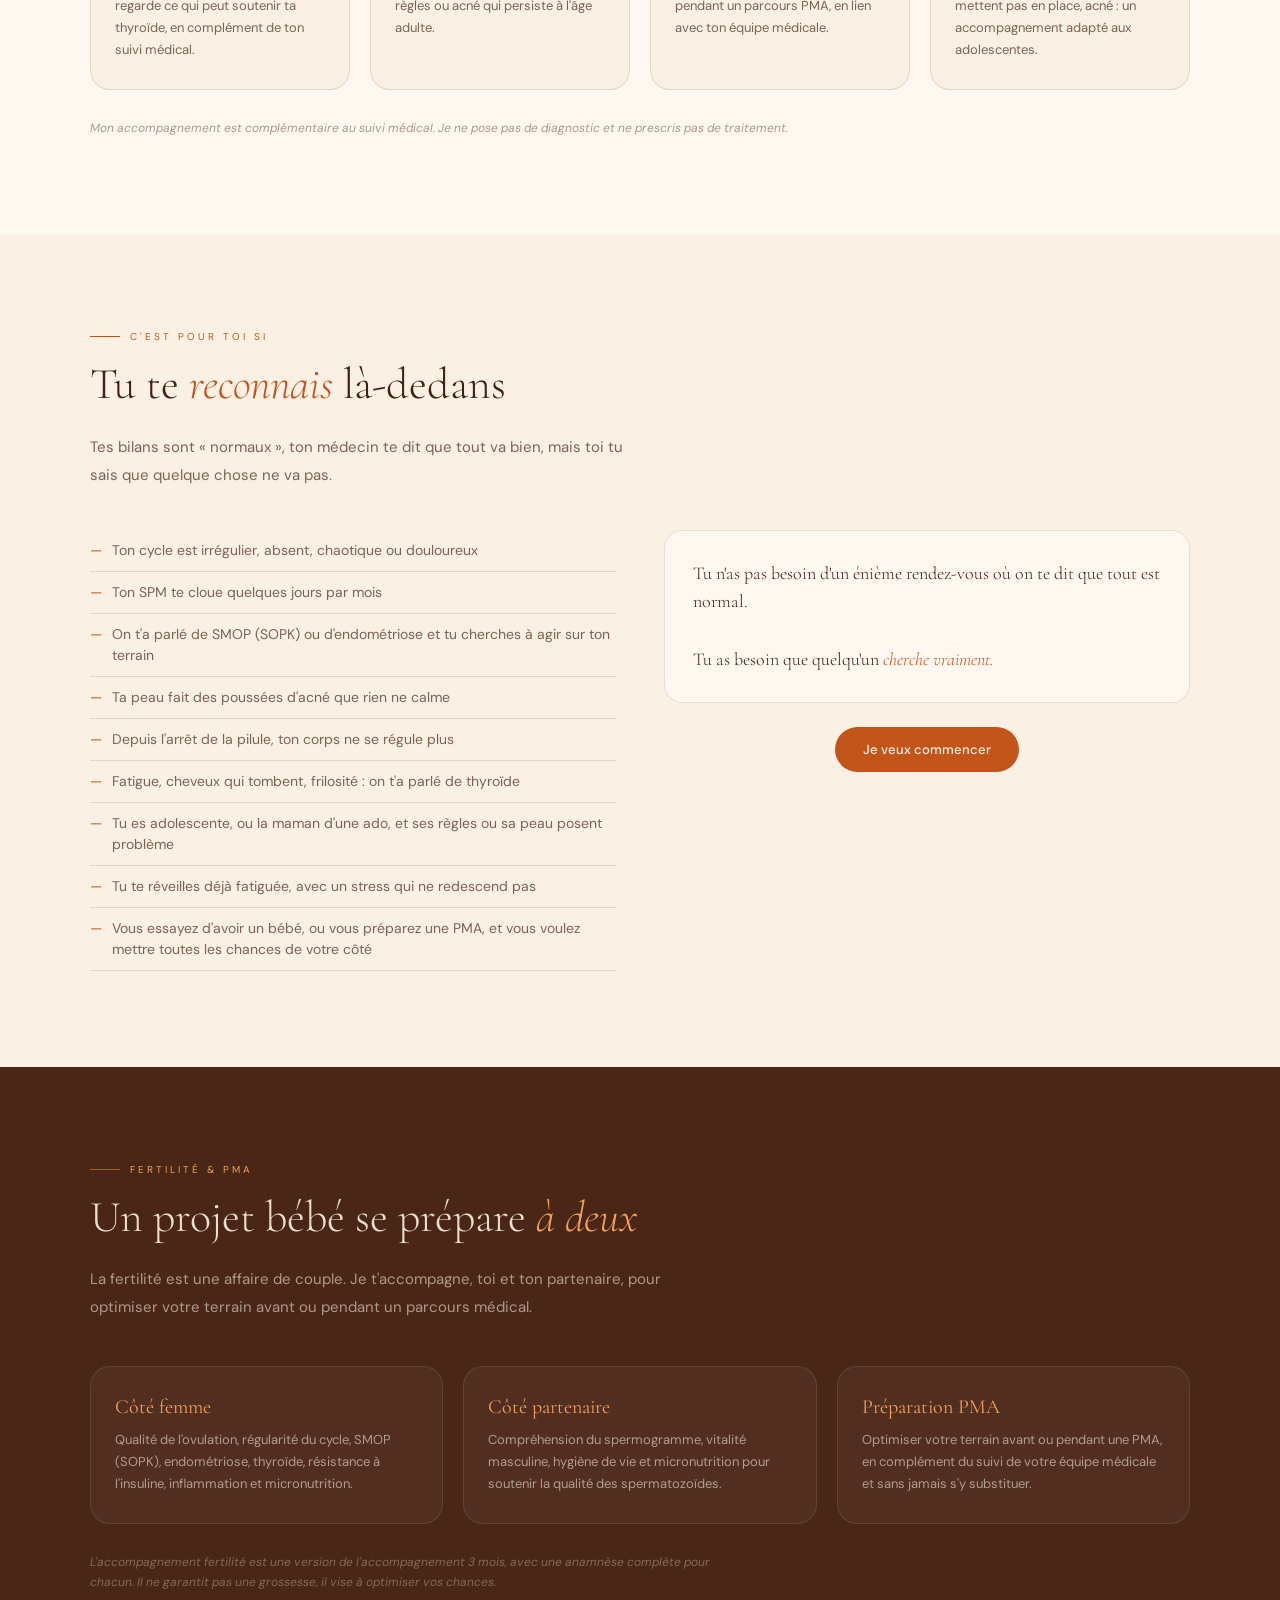
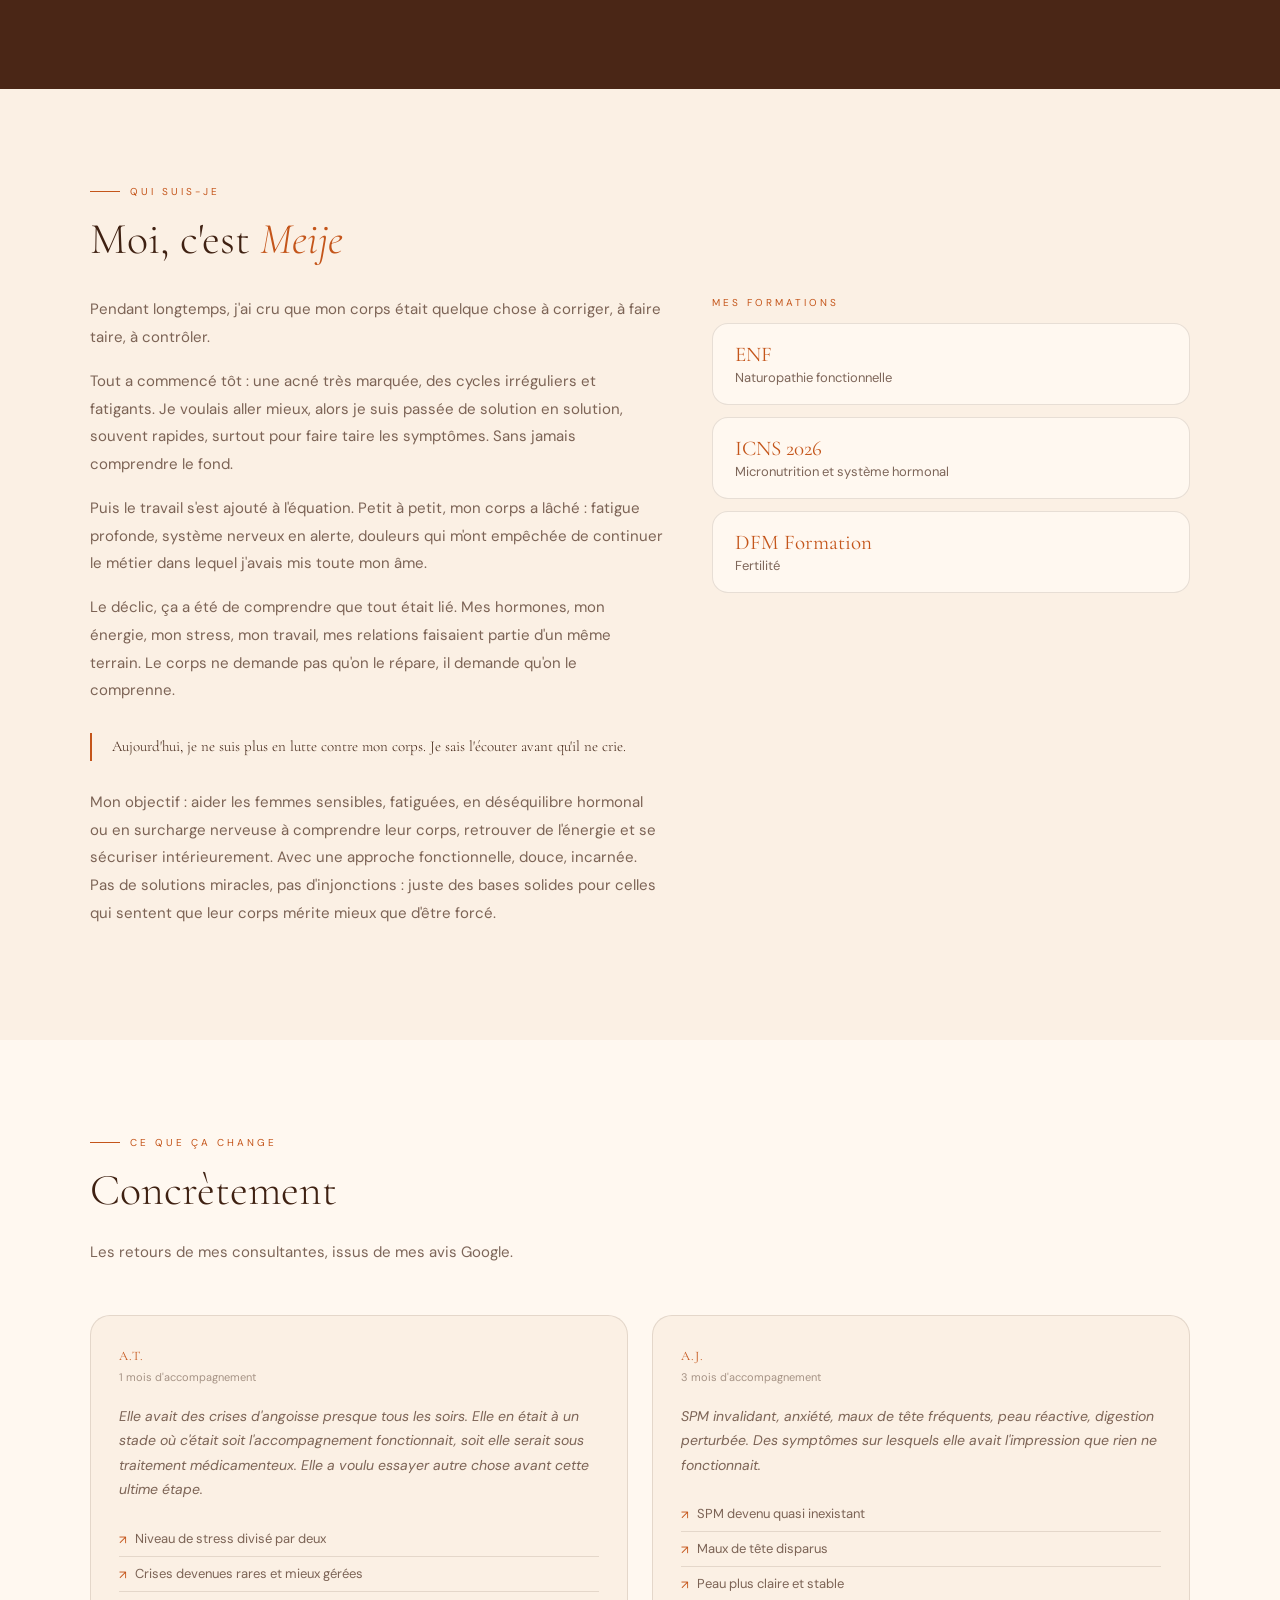
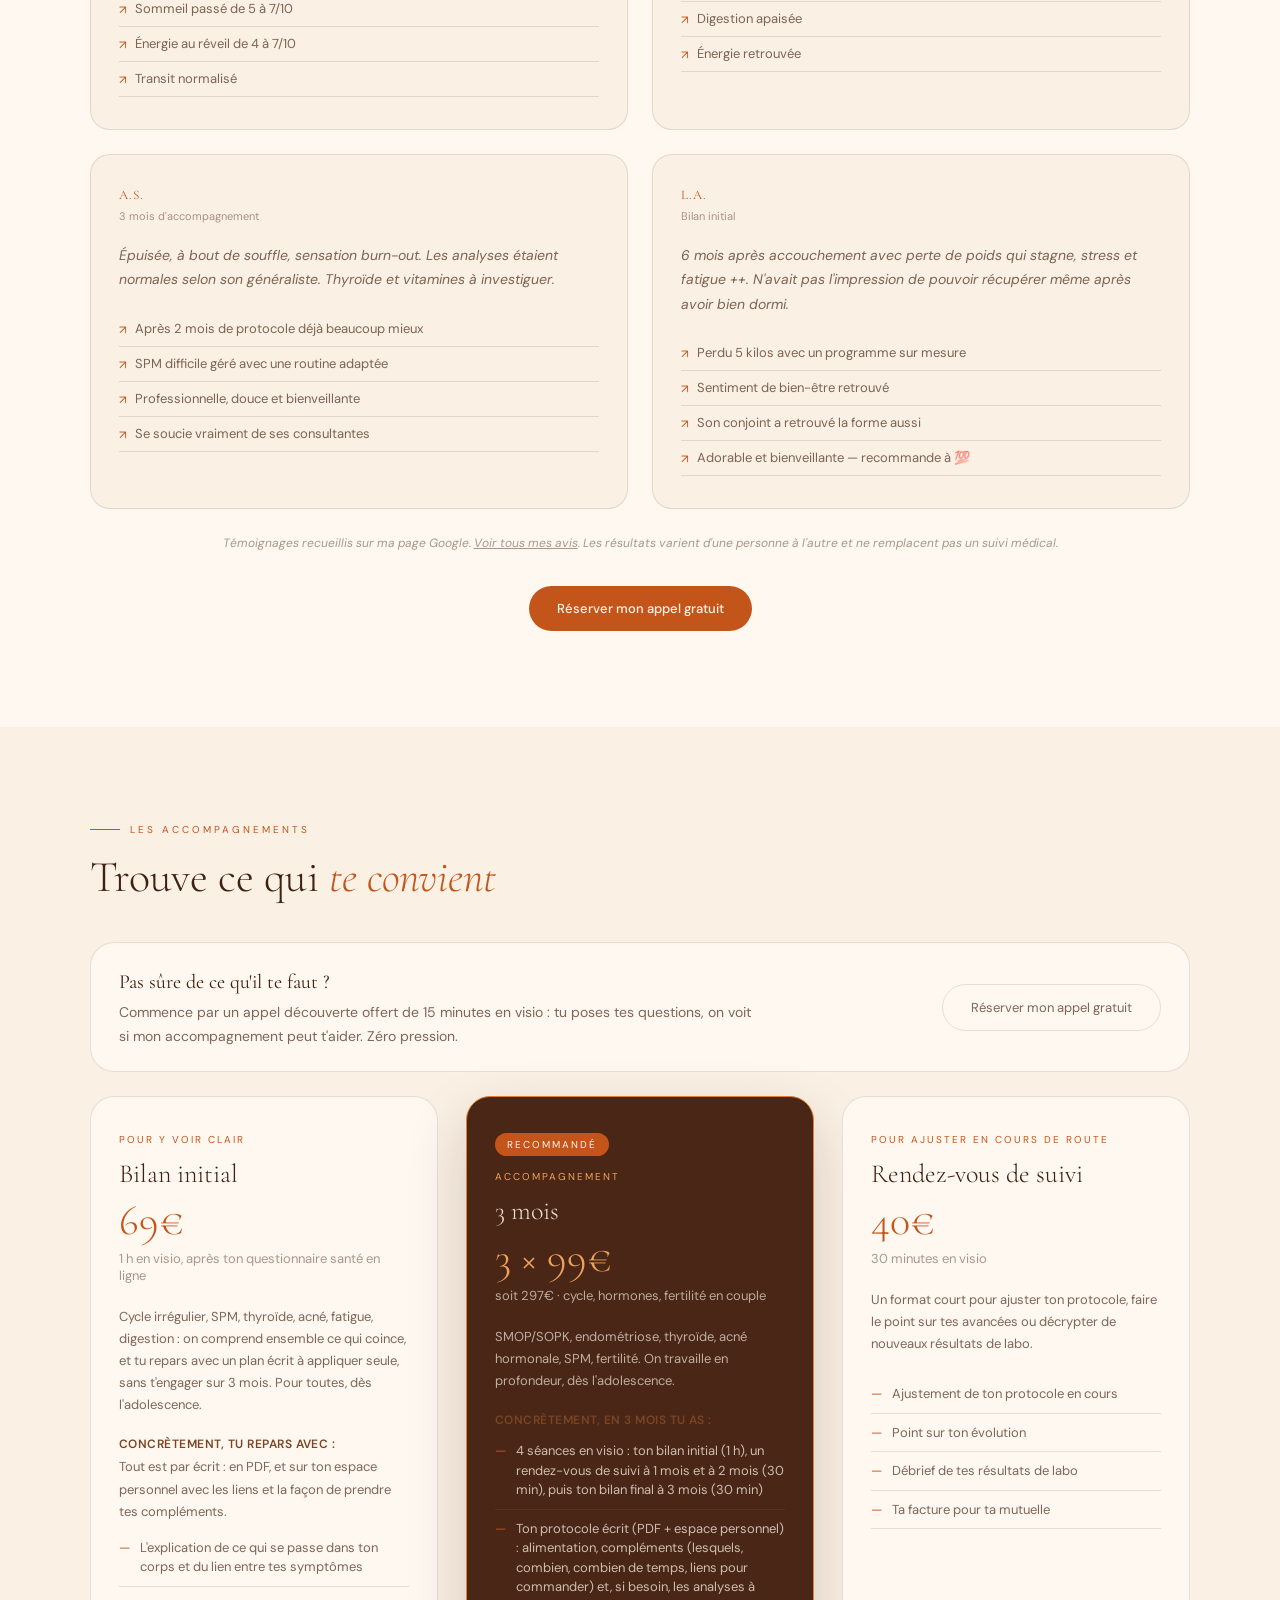
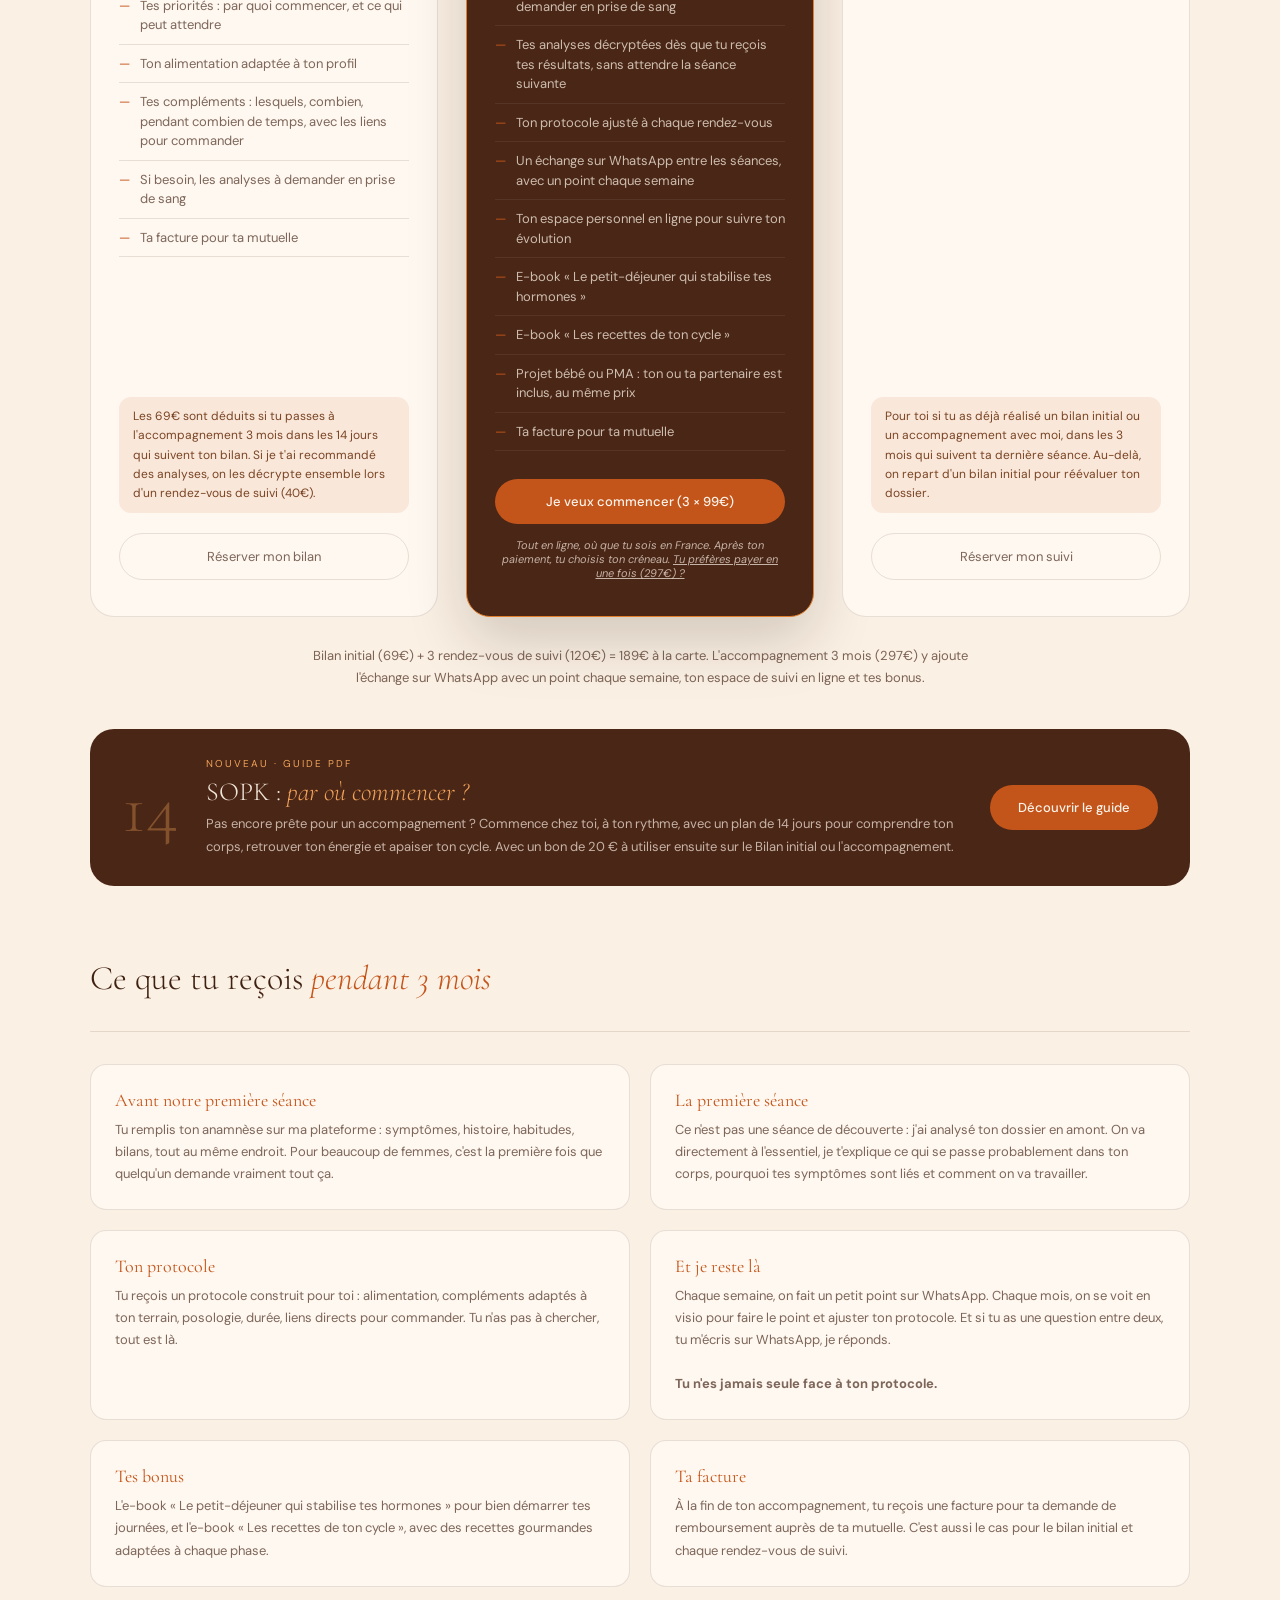
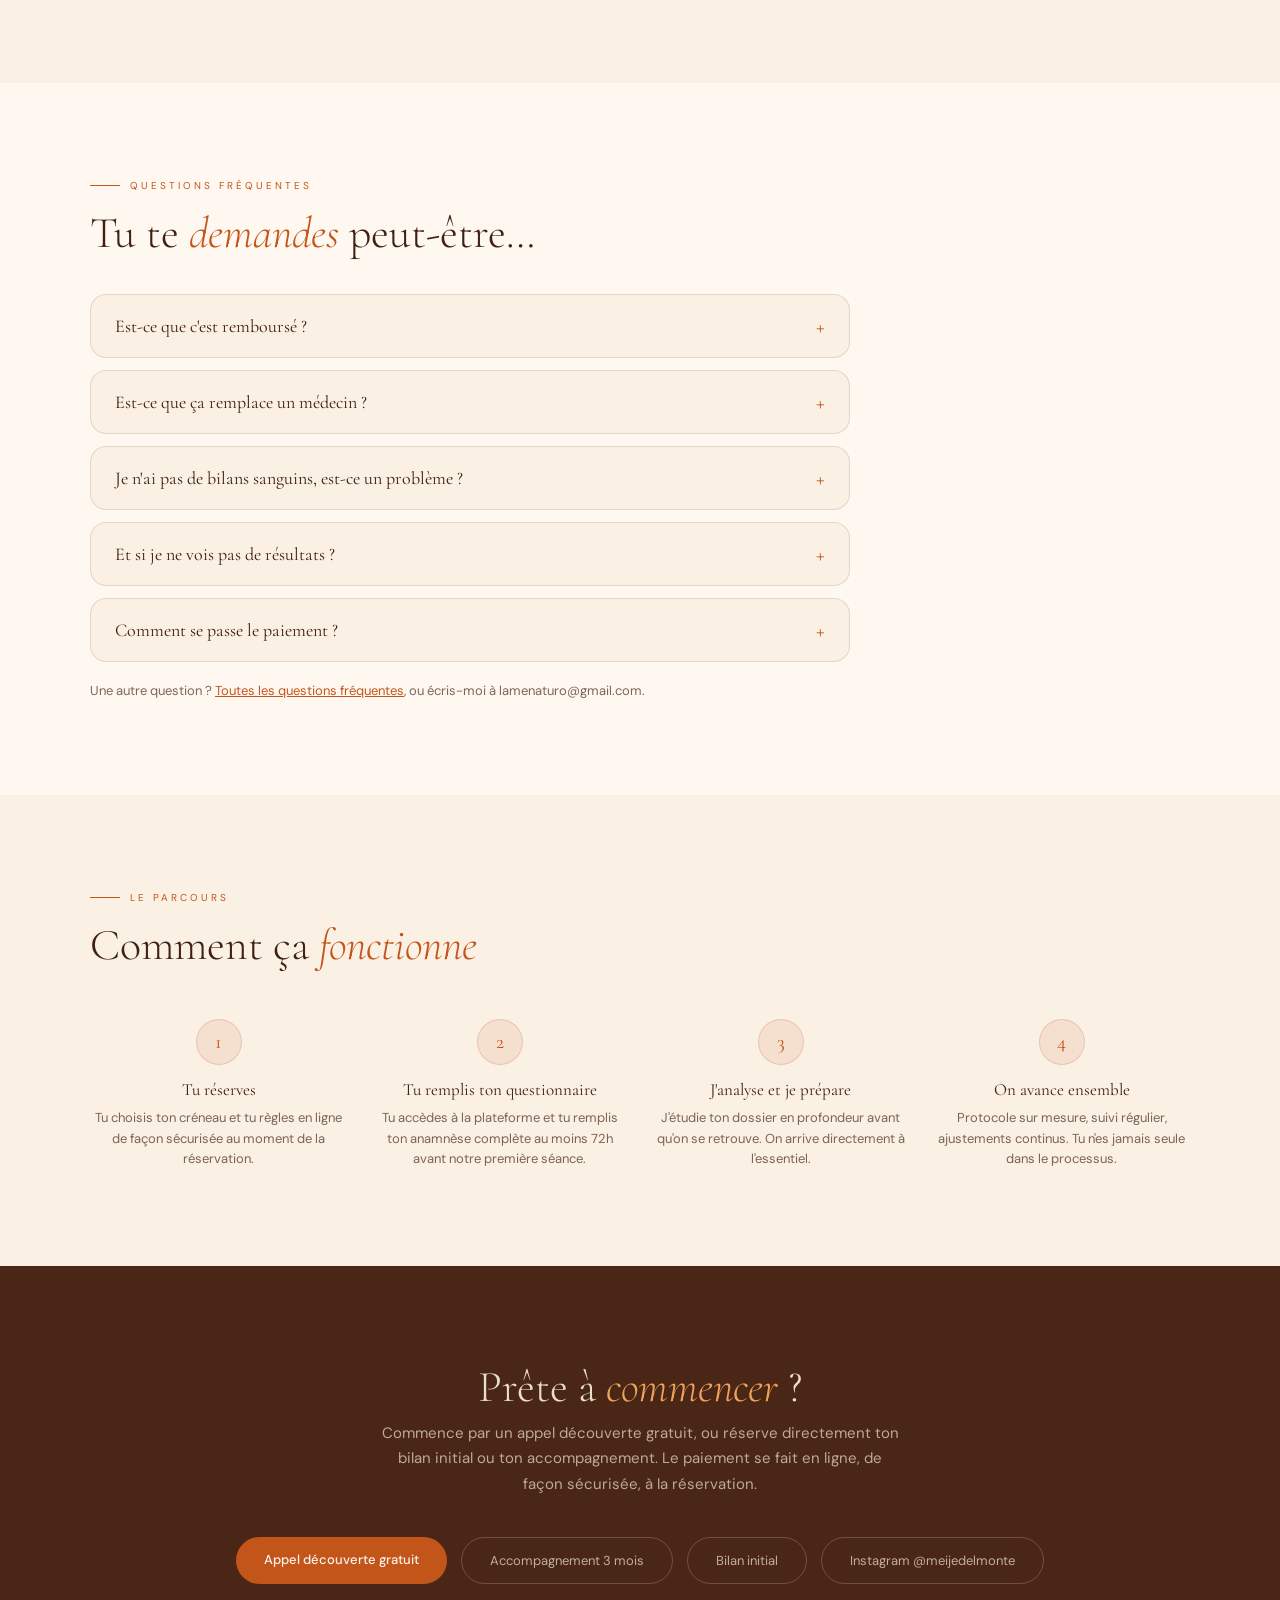
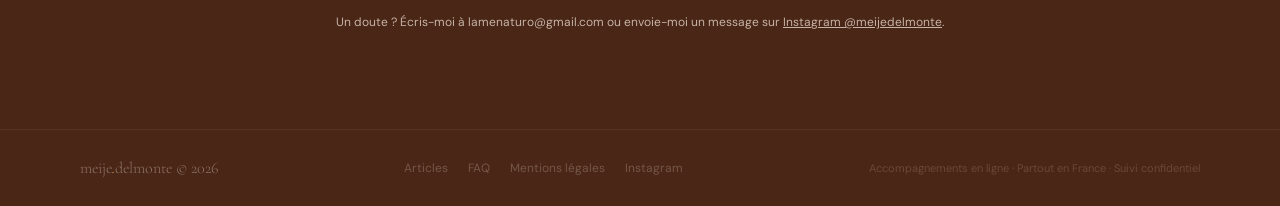
==== commit bbce35b6: "Logo texte : meije.naturo remplacé par meije.delmonte Co-Authored-By: Claude Opus 5.5 <noreply@anthr" ====
--- a/index.html
+++ b/index.html
@@ -4,11 +4,11 @@
   <meta charset="utf-8" />
   <meta name="viewport" content="width=device-width, initial-scale=1" />
   <meta name="description" content="Meije Delmonte — Praticienne en santé hormonale féminine, formée en naturopathie fonctionnelle : troubles du cycle, SPM, SMOP (SOPK), endométriose, thyroïde, acné hormonale, fertilité et préparation à la PMA, de l'adolescence à la ménopause. Accompagnements en ligne, partout en France." />
-  <title>Meije Naturo — Santé hormonale féminine &amp; Fertilité</title>
+  <title>Meije Delmonte — Santé hormonale féminine &amp; Fertilité</title>
   <meta property="og:type" content="website" />
   <meta property="og:locale" content="fr_FR" />
-  <meta property="og:site_name" content="Meije Naturo" />
-  <meta property="og:title" content="Meije Naturo — Santé hormonale féminine &amp; Fertilité" />
+  <meta property="og:site_name" content="Meije Delmonte" />
+  <meta property="og:title" content="Meije Delmonte — Santé hormonale féminine &amp; Fertilité" />
   <meta property="og:description" content="Praticienne en santé hormonale féminine, dès l'adolescence. Appel découverte gratuit, accompagnements en visio partout en France." />
   <meta property="og:url" content="https://meijenaturo.fr/" />
   <meta property="og:image" content="https://meijenaturo.fr/meije.jpg" />
@@ -280,7 +280,7 @@
 </head>
 <body>
 <nav>
-  <a href="#home" class="nav-logo">meije<em>.</em>naturo</a>
+  <a href="#home" class="nav-logo">meije<em>.</em>delmonte</a>
   <div class="nav-links">
     <a href="#specialites">Spécialités</a>
     <a href="#fertilite">Fertilité</a>
@@ -696,7 +696,7 @@
 </section>
 
 <footer>
-  <p class="flogo">meije<em>.</em>naturo © 2026</p>
+  <p class="flogo">meije<em>.</em>delmonte © 2026</p>
   <div class="flinks">
     <a href="/blog/">Articles</a>
     <a href="/faq.html">FAQ</a>
